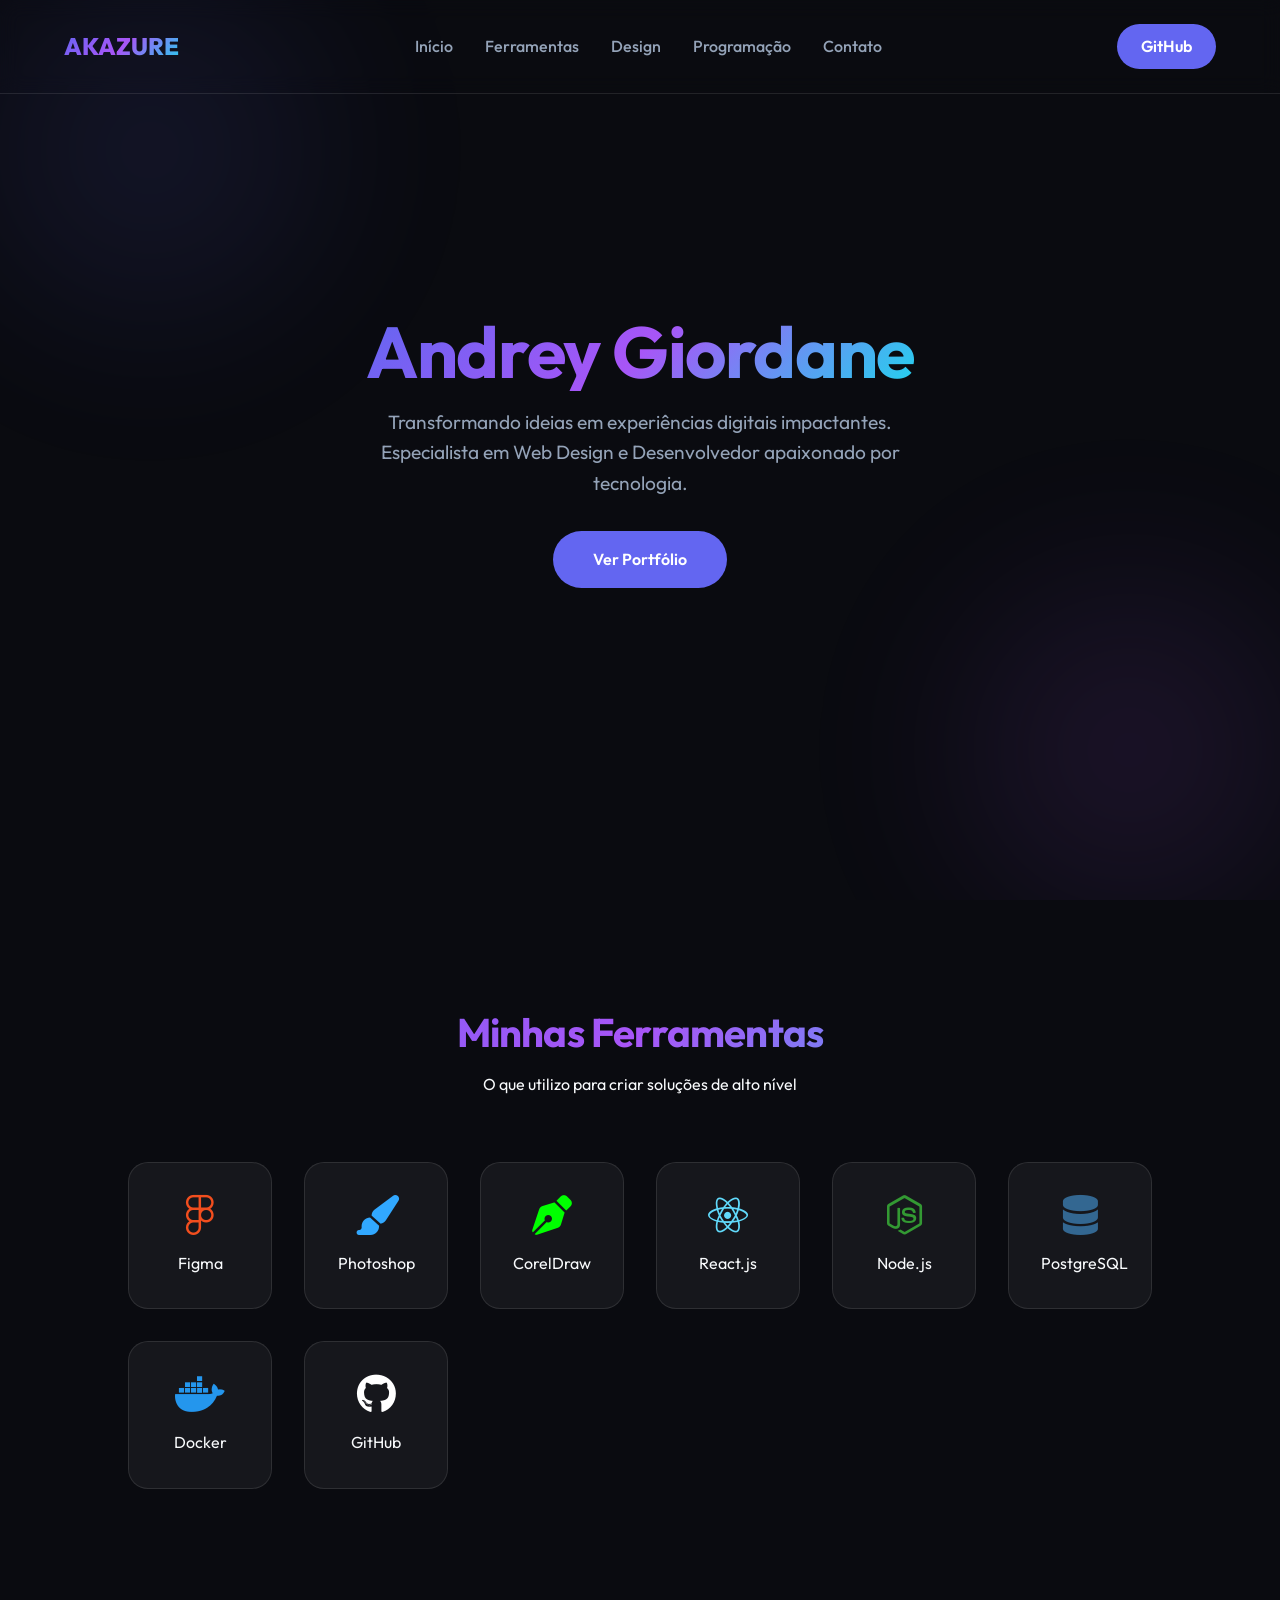
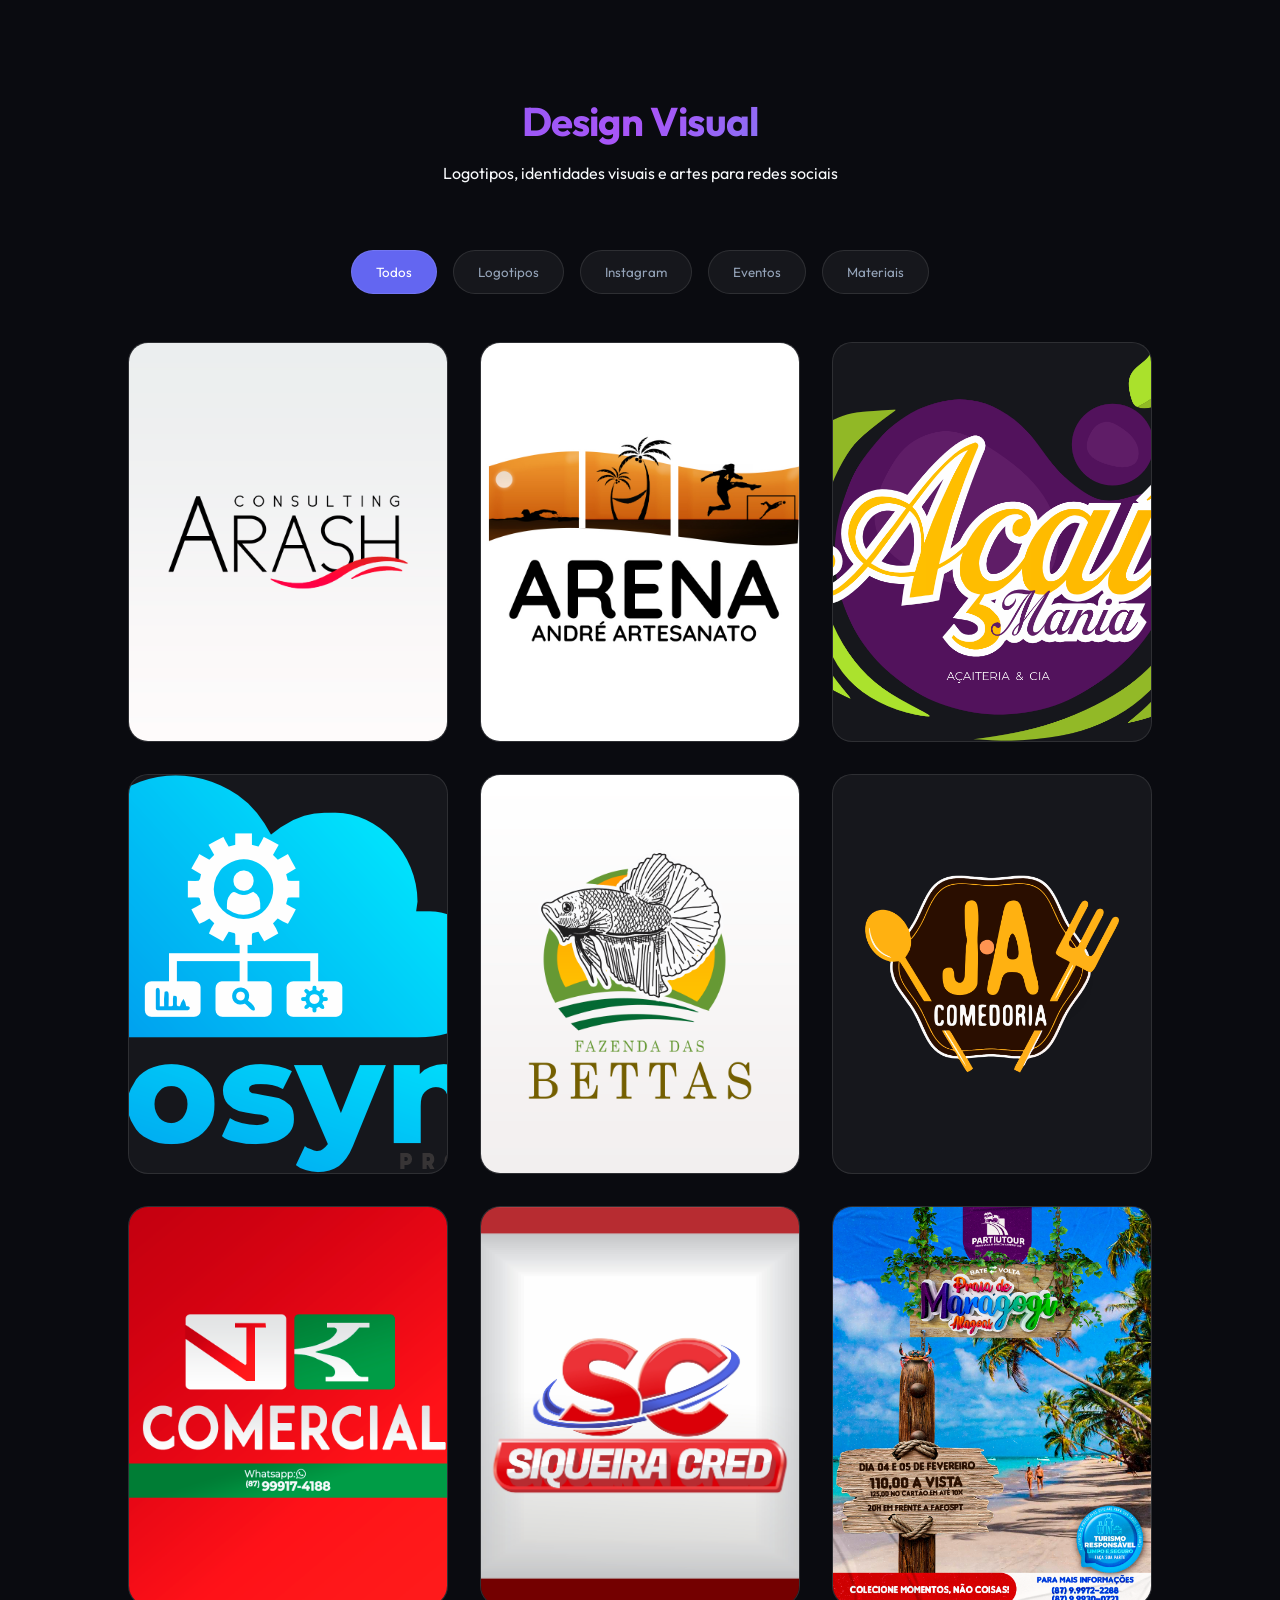
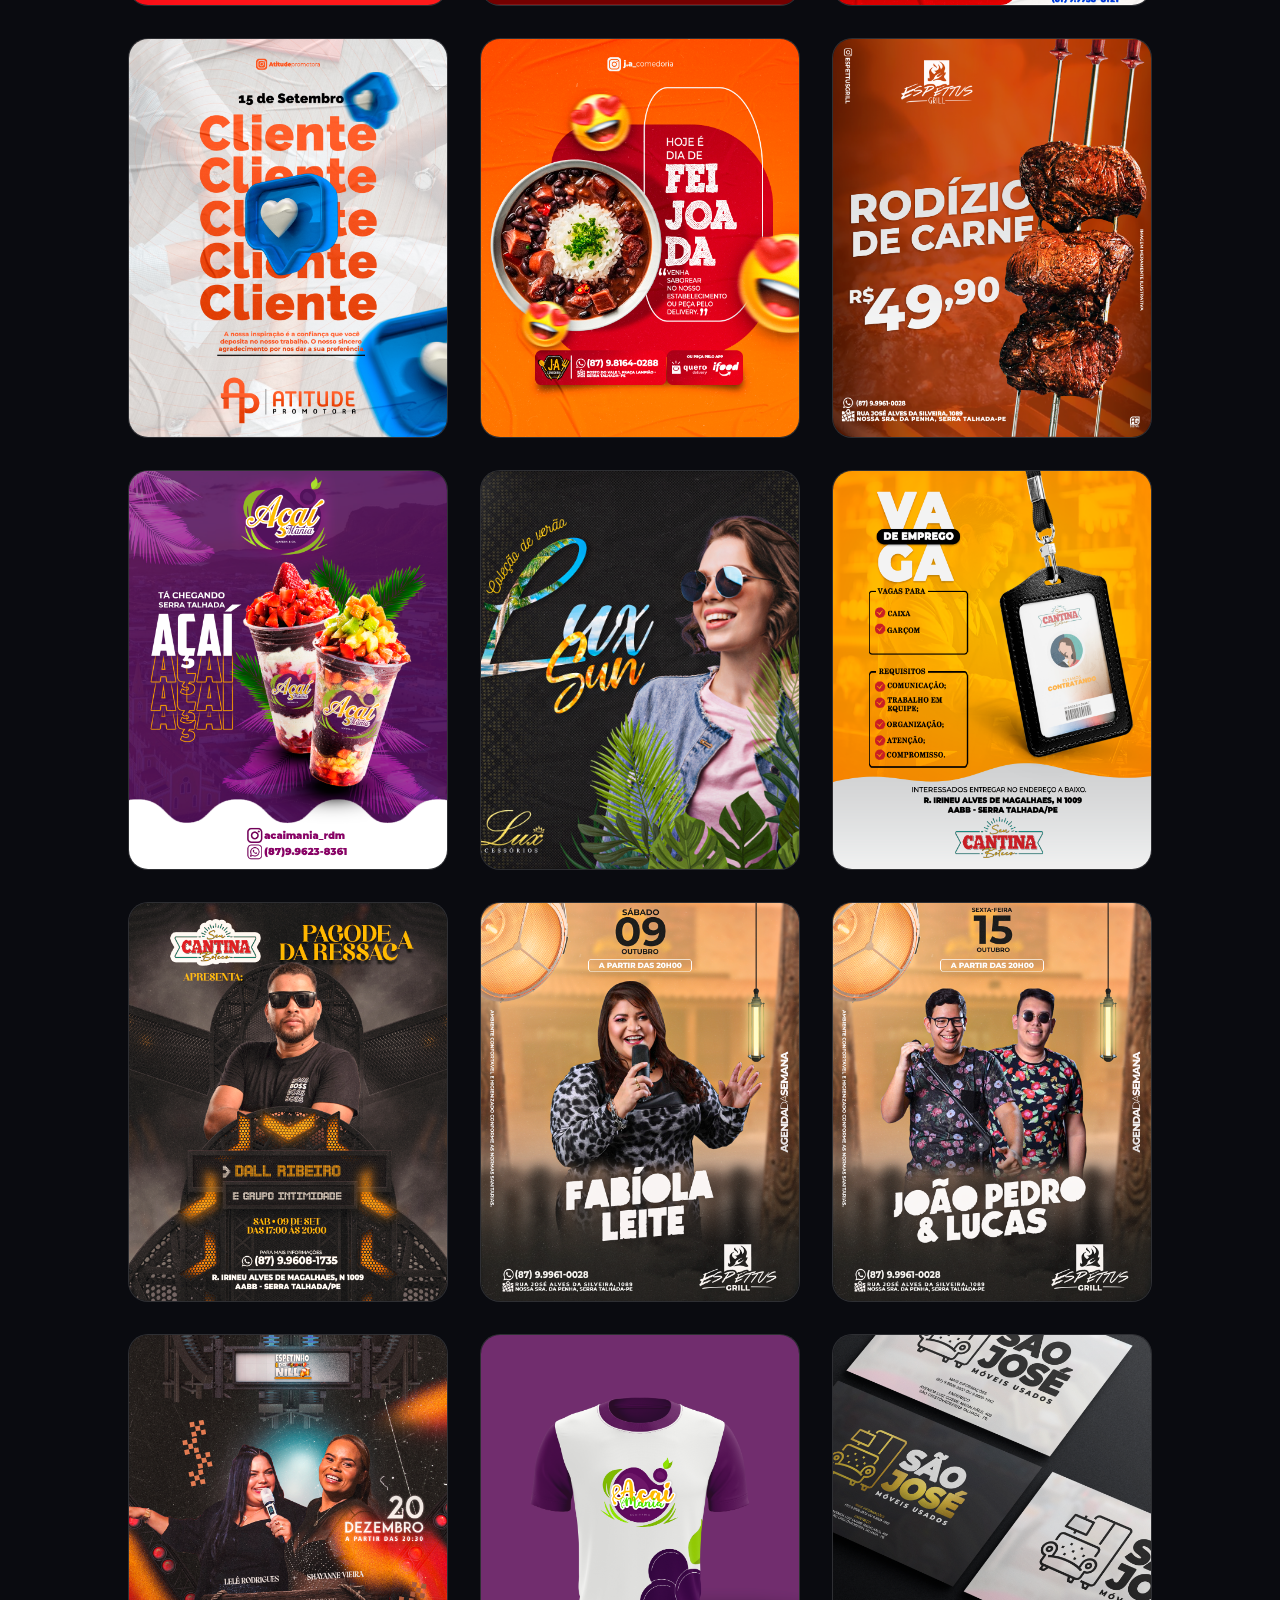
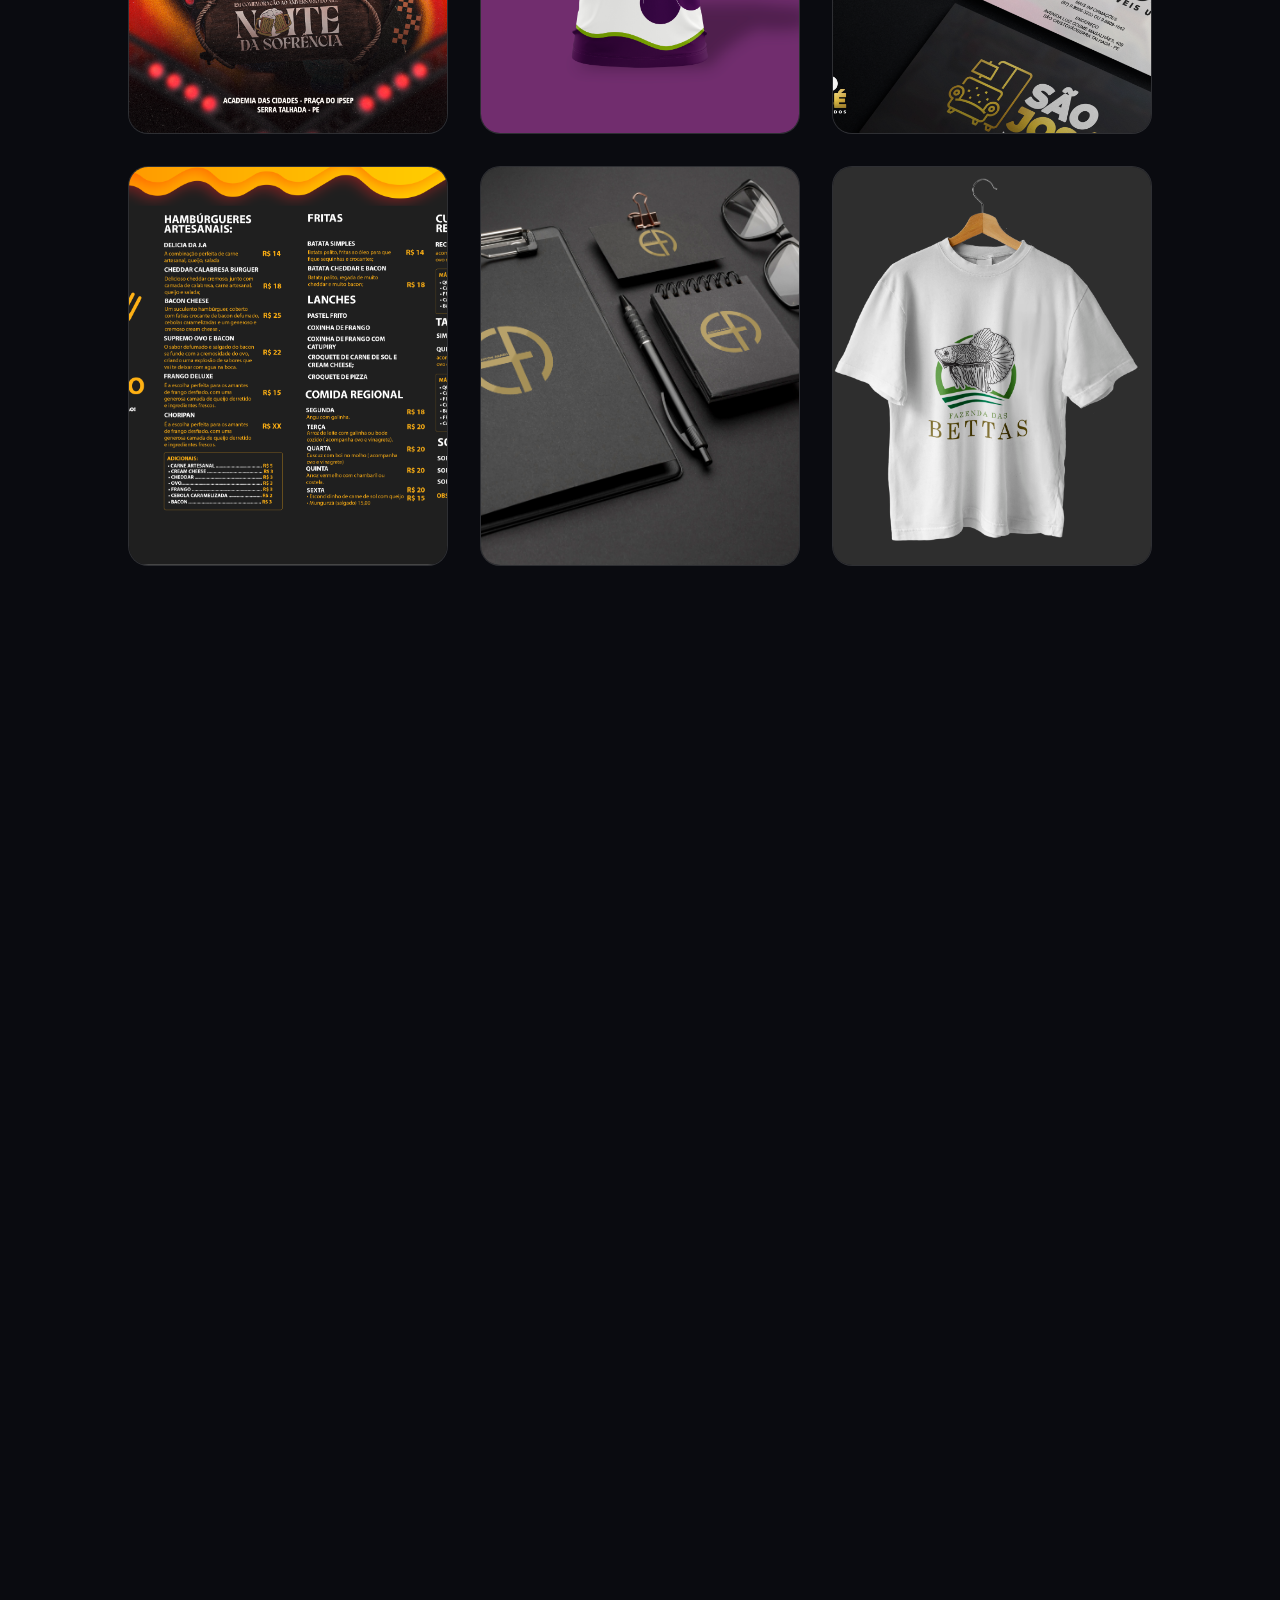
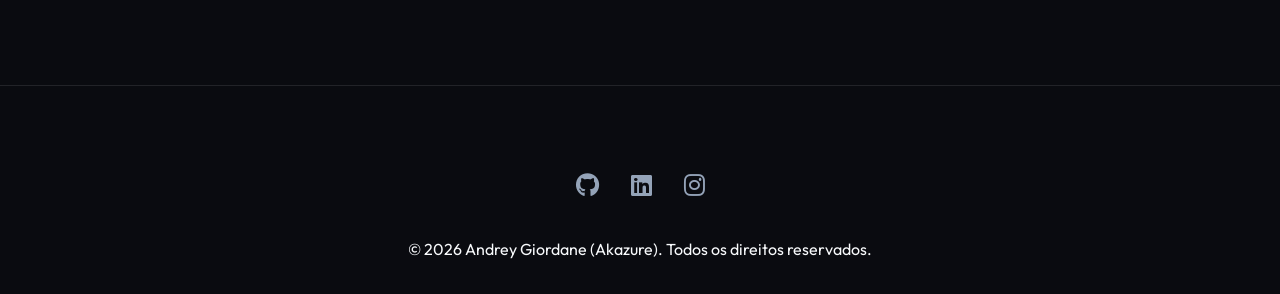
==== index.html @ 46083e3b "Initial portfolio commit - Premium Design" ====
<!DOCTYPE html>
<html lang="pt-br">
<head>
    <meta charset="UTF-8">
    <meta name="viewport" content="width=device-width, initial-scale=1.0">
    <title>Andrey Giordane | Portfolio</title>
    <meta name="description" content="Portfolio de Andrey Giordane - Web Designer e Desenvolvedor Full-Stack.">
    
    <!-- Fonts -->
    <link rel="preconnect" href="https://fonts.googleapis.com">
    <link rel="preconnect" href="https://fonts.gstatic.com" crossorigin>
    <link href="https://fonts.googleapis.com/css2?family=Outfit:wght@300;400;600;700;800&display=swap" rel="stylesheet">
    
    <!-- Icons -->
    <link rel="stylesheet" href="https://cdnjs.cloudflare.com/ajax/libs/font-awesome/6.4.0/css/all.min.css">
    
    <!-- CSS -->
    <link rel="stylesheet" href="style.css">
</head>
<body>

    <div class="bg-blobs">
        <div class="blob blob-1"></div>
        <div class="blob blob-2"></div>
    </div>

    <nav>
        <a href="#" class="logo gradient-text">AKAZURE</a>
        <ul class="nav-links">
            <li><a href="#home">Início</a></li>
            <li><a href="#tools">Ferramentas</a></li>
            <li><a href="#design">Design</a></li>
            <li><a href="#dev">Programação</a></li>
            <li><a href="#contact">Contato</a></li>
        </ul>
        <a href="https://github.com/andreygiordane" target="_blank" class="btn-primary" style="padding: 0.6rem 1.5rem;">GitHub</a>
    </nav>

    <main>
        <!-- Hero Section -->
        <section id="home" class="hero">
            <h1 class="gradient-text">Andrey Giordane</h1>
            <p>Transformando ideias em experiências digitais impactantes. Especialista em Web Design e Desenvolvedor apaixonado por tecnologia.</p>
            <div class="hero-btns">
                <a href="#design" class="btn-primary">Ver Portfólio</a>
            </div>
        </section>

        <!-- Tools Section -->
        <section id="tools" style="padding: 100px 0;">
            <div class="section-title">
                <h2 class="gradient-text">Minhas Ferramentas</h2>
                <p>O que utilizo para criar soluções de alto nível</p>
            </div>
            <div class="tools-grid">
                <div class="tool-card"><i class="fa-brands fa-figma" style="color: #F24E1E;"></i><span>Figma</span></div>
                <div class="tool-card"><i class="fa-solid fa-paintbrush" style="color: #31A8FF;"></i><span>Photoshop</span></div>
                <div class="tool-card"><i class="fa-solid fa-pen-nib" style="color: #00FF00;"></i><span>CorelDraw</span></div>
                <div class="tool-card"><i class="fa-brands fa-react" style="color: #61DAFB;"></i><span>React.js</span></div>
                <div class="tool-card"><i class="fa-brands fa-node-js" style="color: #339933;"></i><span>Node.js</span></div>
                <div class="tool-card"><i class="fa-solid fa-database" style="color: #336791;"></i><span>PostgreSQL</span></div>
                <div class="tool-card"><i class="fa-brands fa-docker" style="color: #2496ED;"></i><span>Docker</span></div>
                <div class="tool-card"><i class="fa-brands fa-github" style="color: #FFF;"></i><span>GitHub</span></div>
            </div>
        </section>

        <!-- Design Portfolio -->
        <section id="design" style="padding: 100px 0;">
            <div class="section-title">
                <h2 class="gradient-text">Design Visual</h2>
                <p>Logotipos, identidades visuais e artes para redes sociais</p>
            </div>

            <div class="portfolio-tabs">
                <button class="tab-btn active" data-filter="all">Todos</button>
                <button class="tab-btn" data-filter="logos">Logotipos</button>
                <button class="tab-btn" data-filter="instagram">Instagram</button>
                <button class="tab-btn" data-filter="eventos">Eventos</button>
                <button class="tab-btn" data-filter="materiais">Materiais</button>
            </div>

            <div class="portfolio-grid" id="portfolio-grid">
                <!-- Items will be injected via JS -->
            </div>
        </section>

        <!-- Development Projects -->
        <section id="dev" style="padding: 100px 0; background: rgba(0,0,0,0.2);">
            <div class="section-title">
                <h2 class="gradient-text">Aplicações & Sistemas</h2>
                <p>Desenvolvimento Full-Stack de alta performance</p>
            </div>

            <div class="dev-grid">
                <!-- Solve Chamados -->
                <div class="dev-card">
                    <div class="dev-mockup">
                        <img src="./Aplicativos/mockup-chamados.png" alt="Solve Chamados">
                    </div>
                    <div class="dev-info">
                        <div class="tech-tags">
                            <span class="tech-tag">React</span>
                            <span class="tech-tag">Node.js</span>
                            <span class="tech-tag">PostgreSQL</span>
                            <span class="tech-tag">TypeScript</span>
                        </div>
                        <h3>Solve Chamados</h3>
                        <p>Sistema corporativo de gerenciamento de chamados técnicos com arquitetura DDD, Dockerização e relatórios em PDF (A4).</p>
                        <a href="https://github.com/andreygiordane/solve-chamados" target="_blank" class="btn-primary">Ver Repositório</a>
                    </div>
                </div>

                <!-- VeloDesk -->
                <div class="dev-card">
                    <div class="dev-mockup">
                        <img src="./Aplicativos/mockup-velodesk.png" alt="VeloDesk">
                    </div>
                    <div class="dev-info">
                        <div class="tech-tags">
                            <span class="tech-tag">WebRTC</span>
                            <span class="tech-tag">Python</span>
                            <span class="tech-tag">Electron</span>
                            <span class="tech-tag">Socket.io</span>
                        </div>
                        <h3>VeloDesk</h3>
                        <p>Plataforma de acesso remoto de baixa latência utilizando WebRTC. Conexão P2P criptografada e controle fluido de mouse/teclado.</p>
                        <a href="https://github.com/andreygiordane/VeloDesk" target="_blank" class="btn-primary">Ver Repositório</a>
                    </div>
                </div>

                <!-- Hubify -->
                <div class="dev-card">
                    <div class="dev-mockup">
                        <img src="./Aplicativos/mockup-chat.png" alt="Hubify">
                    </div>
                    <div class="dev-info">
                        <div class="tech-tags">
                            <span class="tech-tag">Real-time</span>
                            <span class="tech-tag">Chat</span>
                            <span class="tech-tag">API Integration</span>
                        </div>
                        <h3>Hubify Chat</h3>
                        <p>Sistema de chat inteligente integrado para centralização de atendimentos e comunicação em tempo real.</p>
                        <a href="https://github.com/andreygiordane/hubify" target="_blank" class="btn-primary">Ver Repositório</a>
                    </div>
                </div>
            </div>
        </section>

        <!-- Contact Section -->
        <section id="contact" style="padding: 100px 0;">
            <div class="section-title">
                <h2 class="gradient-text">Vamos Conversar?</h2>
                <p>Estou disponível para novos projetos e colaborações</p>
            </div>
            
            <div style="text-align: center;">
                <a href="mailto:contato@akazure.com" class="btn-primary" style="font-size: 1.2rem; padding: 1.2rem 3rem;">Enviar E-mail</a>
            </div>
        </section>
    </main>

    <footer>
        <div class="social-links">
            <a href="https://github.com/andreygiordane" target="_blank"><i class="fa-brands fa-github"></i></a>
            <a href="https://www.linkedin.com/in/andreygiordane/" target="_blank"><i class="fa-brands fa-linkedin"></i></a>
            <a href="#" target="_blank"><i class="fa-brands fa-instagram"></i></a>
        </div>
        <p>&copy; 2026 Andrey Giordane (Akazure). Todos os direitos reservados.</p>
    </footer>

    <!-- Script -->
    <script src="script.js"></script>
</body>
</html>
---- style.css ----
:root {
    --bg-dark: #0a0b10;
    --bg-card: rgba(255, 255, 255, 0.05);
    --primary: #6366f1;
    --secondary: #a855f7;
    --text-main: #f8fafc;
    --text-muted: #94a3b8;
    --accent: #22d3ee;
    --glass: rgba(255, 255, 255, 0.03);
    --glass-border: rgba(255, 255, 255, 0.1);
    --transition: all 0.3s cubic-bezier(0.4, 0, 0.2, 1);
}

* {
    margin: 0;
    padding: 0;
    box-sizing: border-box;
    font-family: 'Outfit', sans-serif;
}

body {
    background-color: var(--bg-dark);
    color: var(--text-main);
    overflow-x: hidden;
    line-height: 1.6;
}

/* Background Elements */
.bg-blobs {
    position: fixed;
    top: 0;
    left: 0;
    width: 100%;
    height: 100%;
    z-index: -1;
    overflow: hidden;
}

.blob {
    position: absolute;
    width: 500px;
    height: 500px;
    background: radial-gradient(circle, var(--primary) 0%, transparent 70%);
    opacity: 0.15;
    filter: blur(80px);
    border-radius: 50%;
    animation: move 20s infinite alternate;
}

.blob-1 { top: -100px; left: -100px; background: radial-gradient(circle, var(--primary) 0%, transparent 70%); }
.blob-2 { bottom: -100px; right: -100px; background: radial-gradient(circle, var(--secondary) 0%, transparent 70%); animation-delay: -5s; }

@keyframes move {
    from { transform: translate(0, 0) scale(1); }
    to { transform: translate(100px, 100px) scale(1.1); }
}

/* Typography */
h1, h2, h3 {
    font-weight: 700;
    letter-spacing: -0.02em;
}

.gradient-text {
    background: linear-gradient(135deg, var(--primary), var(--secondary), var(--accent));
    -webkit-background-clip: text;
    -webkit-text-fill-color: transparent;
}

/* Navigation */
nav {
    position: fixed;
    top: 0;
    width: 100%;
    padding: 1.5rem 5%;
    display: flex;
    justify-content: space-between;
    align-items: center;
    z-index: 1000;
    backdrop-filter: blur(10px);
    border-bottom: 1px solid var(--glass-border);
}

.logo {
    font-size: 1.5rem;
    font-weight: 800;
    text-decoration: none;
    color: var(--text-main);
}

.nav-links {
    display: flex;
    gap: 2rem;
    list-style: none;
}

.nav-links a {
    text-decoration: none;
    color: var(--text-muted);
    font-weight: 500;
    transition: var(--transition);
}

.nav-links a:hover {
    color: var(--primary);
}

/* Hero Section */
.hero {
    height: 100vh;
    display: flex;
    flex-direction: column;
    justify-content: center;
    align-items: center;
    text-align: center;
    padding: 0 10%;
}

.hero h1 {
    font-size: 4.5rem;
    margin-bottom: 1rem;
    line-height: 1.1;
}

.hero p {
    font-size: 1.2rem;
    color: var(--text-muted);
    max-width: 600px;
    margin-bottom: 2rem;
}

.btn-primary {
    padding: 1rem 2.5rem;
    background: var(--primary);
    color: white;
    border: none;
    border-radius: 50px;
    font-weight: 600;
    cursor: pointer;
    transition: var(--transition);
    text-decoration: none;
    display: inline-block;
}

.btn-primary:hover {
    transform: translateY(-5px);
    box-shadow: 0 10px 20px rgba(99, 102, 241, 0.3);
}

/* Tools Section */
.section-title {
    text-align: center;
    margin-bottom: 4rem;
}

.section-title h2 {
    font-size: 2.5rem;
    margin-bottom: 0.5rem;
}

.tools-grid {
    display: grid;
    grid-template-columns: repeat(auto-fit, minmax(120px, 1fr));
    gap: 2rem;
    padding: 0 10%;
}

.tool-card {
    background: var(--bg-card);
    border: 1px solid var(--glass-border);
    padding: 2rem;
    border-radius: 20px;
    text-align: center;
    transition: var(--transition);
}

.tool-card:hover {
    background: var(--glass);
    transform: translateY(-10px);
}

.tool-card i {
    font-size: 2.5rem;
    margin-bottom: 1rem;
    display: block;
}

/* Portfolio Tabs */
.portfolio-tabs {
    display: flex;
    justify-content: center;
    gap: 1rem;
    margin-bottom: 3rem;
    flex-wrap: wrap;
}

.tab-btn {
    padding: 0.8rem 1.5rem;
    background: var(--bg-card);
    border: 1px solid var(--glass-border);
    color: var(--text-muted);
    border-radius: 30px;
    cursor: pointer;
    transition: var(--transition);
}

.tab-btn.active {
    background: var(--primary);
    color: white;
}

/* Grid Layouts */
.portfolio-grid {
    display: grid;
    grid-template-columns: repeat(auto-fill, minmax(300px, 1fr));
    gap: 2rem;
    padding: 0 10%;
}

.project-card {
    position: relative;
    border-radius: 20px;
    overflow: hidden;
    background: var(--bg-card);
    border: 1px solid var(--glass-border);
    aspect-ratio: 4/5;
    transition: var(--transition);
}

.project-card img {
    width: 100%;
    height: 100%;
    object-fit: cover;
    transition: var(--transition);
}

.project-info {
    position: absolute;
    bottom: 0;
    left: 0;
    width: 100%;
    padding: 2rem;
    background: linear-gradient(transparent, rgba(0,0,0,0.9));
    transform: translateY(100%);
    transition: var(--transition);
}

.project-card:hover .project-info {
    transform: translateY(0);
}

.project-card:hover img {
    transform: scale(1.1);
}

/* Programming Projects */
.dev-grid {
    display: flex;
    flex-direction: column;
    gap: 4rem;
    padding: 0 10%;
}

.dev-card {
    display: grid;
    grid-template-columns: 1.2fr 1fr;
    gap: 4rem;
    align-items: center;
}

.dev-card:nth-child(even) {
    direction: rtl;
}

.dev-card:nth-child(even) .dev-info {
    direction: ltr;
}

.dev-mockup {
    background: var(--bg-card);
    border-radius: 30px;
    padding: 1rem;
    border: 1px solid var(--glass-border);
    box-shadow: 0 20px 40px rgba(0,0,0,0.4);
}

.dev-mockup img {
    width: 100%;
    border-radius: 20px;
    display: block;
}

.dev-info h3 {
    font-size: 2.2rem;
    margin-bottom: 1.5rem;
}

.dev-info p {
    color: var(--text-muted);
    margin-bottom: 2rem;
}

.tech-tags {
    display: flex;
    gap: 0.8rem;
    margin-bottom: 2rem;
    flex-wrap: wrap;
}

.tech-tag {
    padding: 0.4rem 1rem;
    background: rgba(99, 102, 241, 0.1);
    color: var(--primary);
    border-radius: 10px;
    font-size: 0.8rem;
    font-weight: 600;
}

/* Footer */
footer {
    padding: 5rem 10% 2rem;
    text-align: center;
    border-top: 1px solid var(--glass-border);
    margin-top: 8rem;
}

.social-links {
    display: flex;
    justify-content: center;
    gap: 2rem;
    margin-bottom: 2rem;
}

.social-links a {
    font-size: 1.5rem;
    color: var(--text-muted);
    transition: var(--transition);
}

.social-links a:hover {
    color: var(--primary);
}

/* Responsive */
@media (max-width: 768px) {
    .hero h1 { font-size: 3rem; }
    .dev-card { grid-template-columns: 1fr; gap: 2rem; }
    .nav-links { display: none; }
    .portfolio-grid { padding: 0 5%; }
}
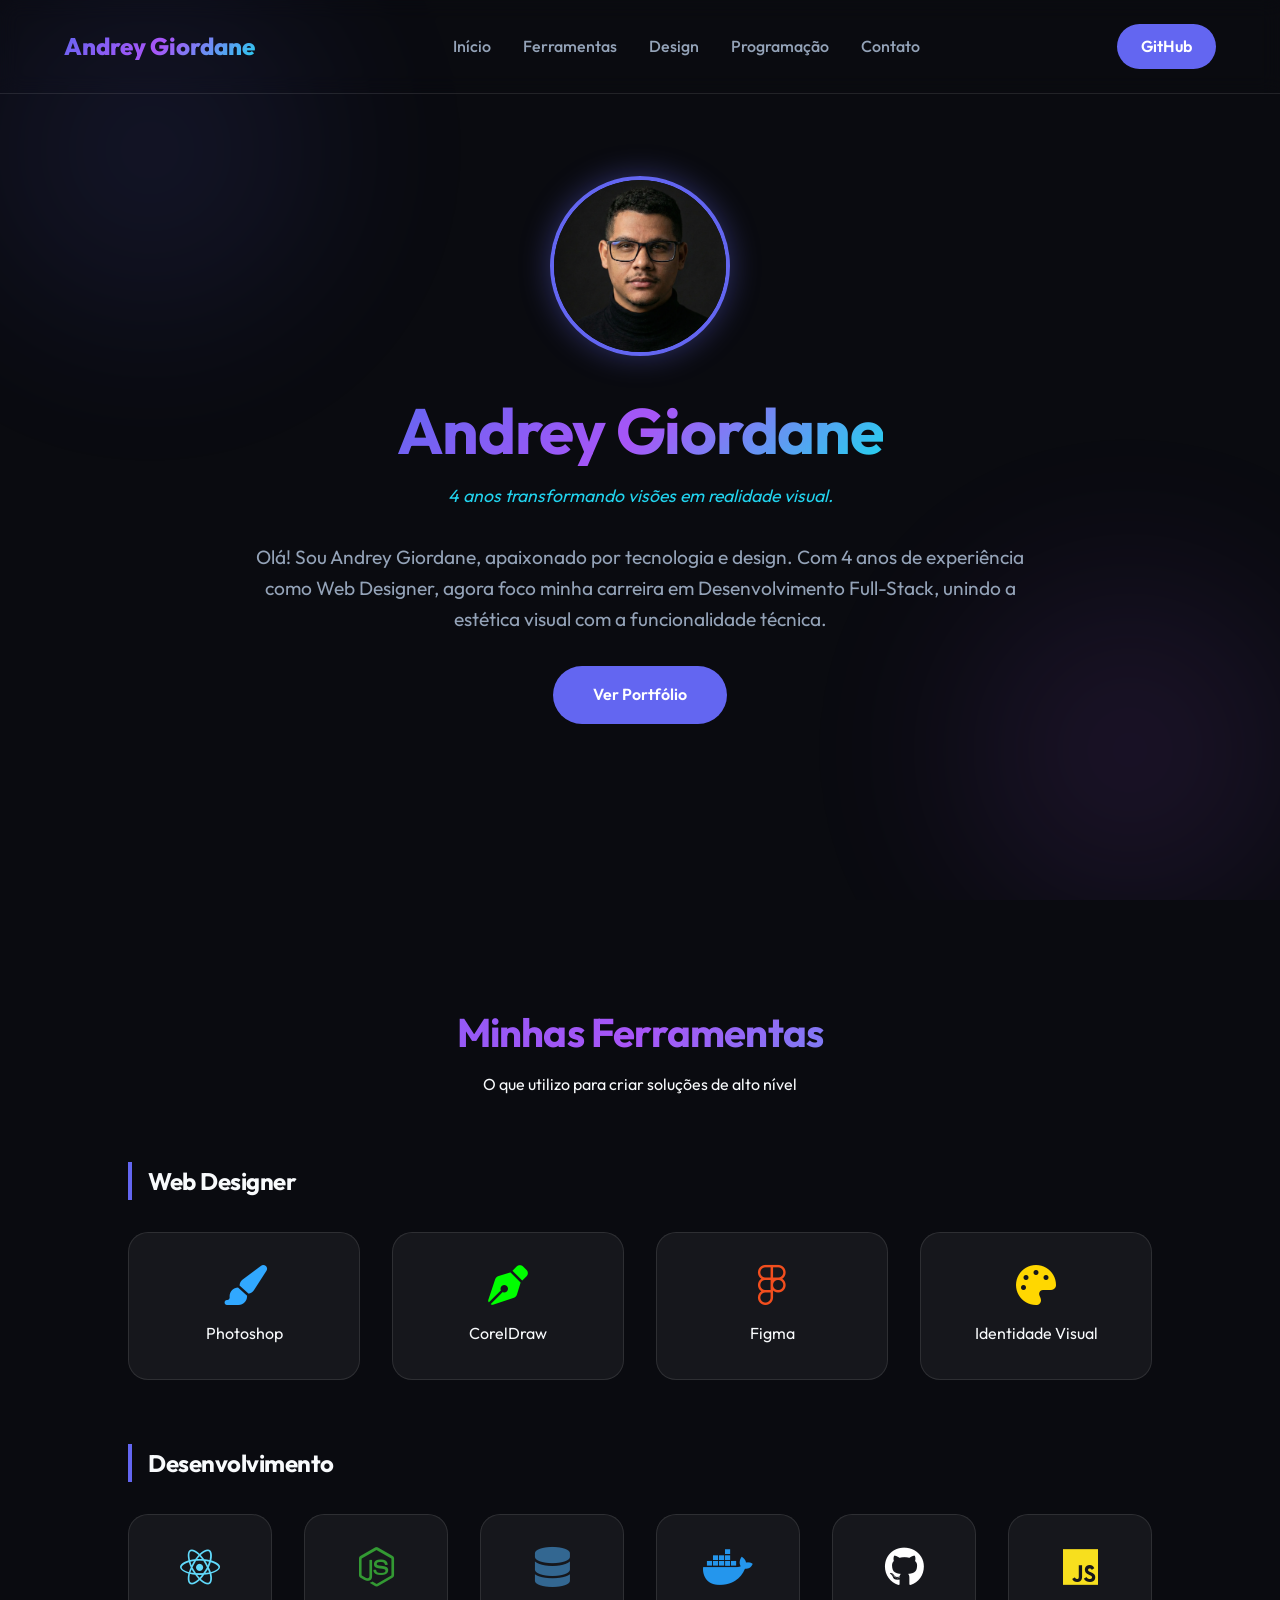
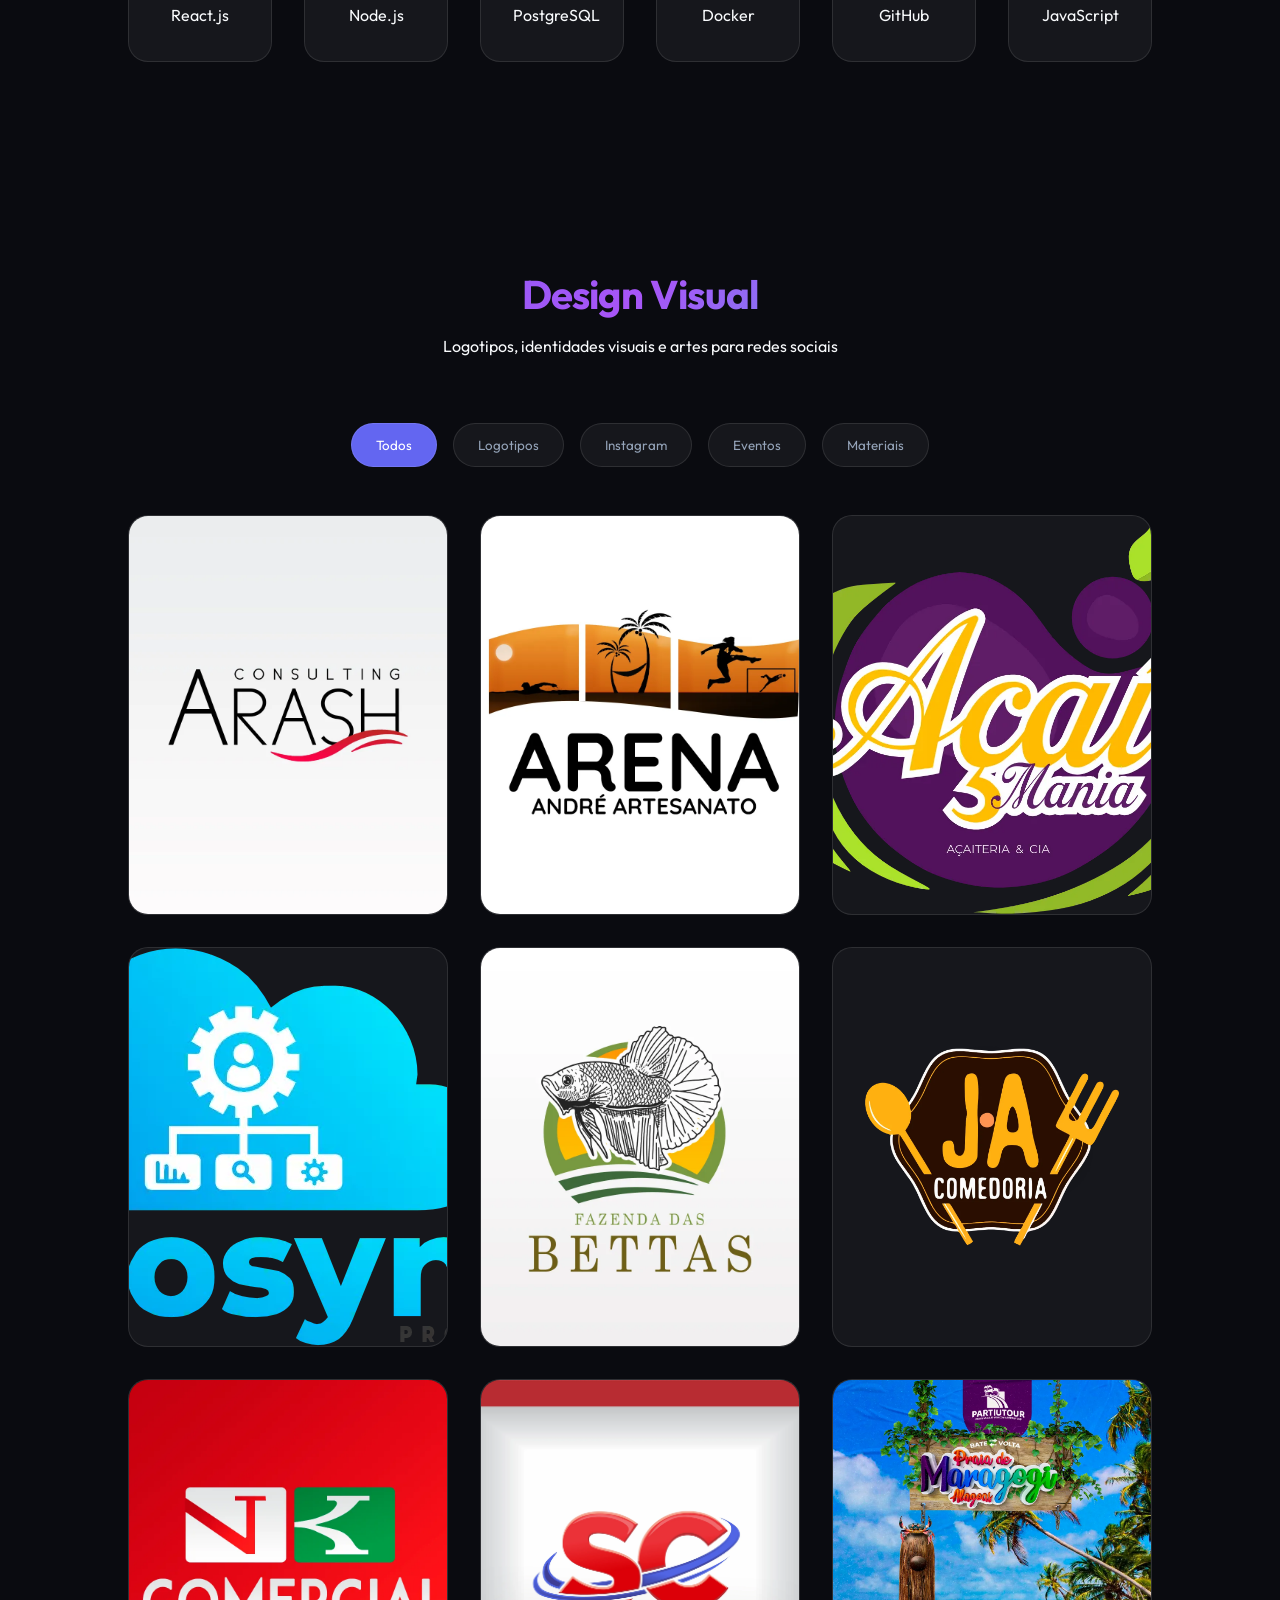
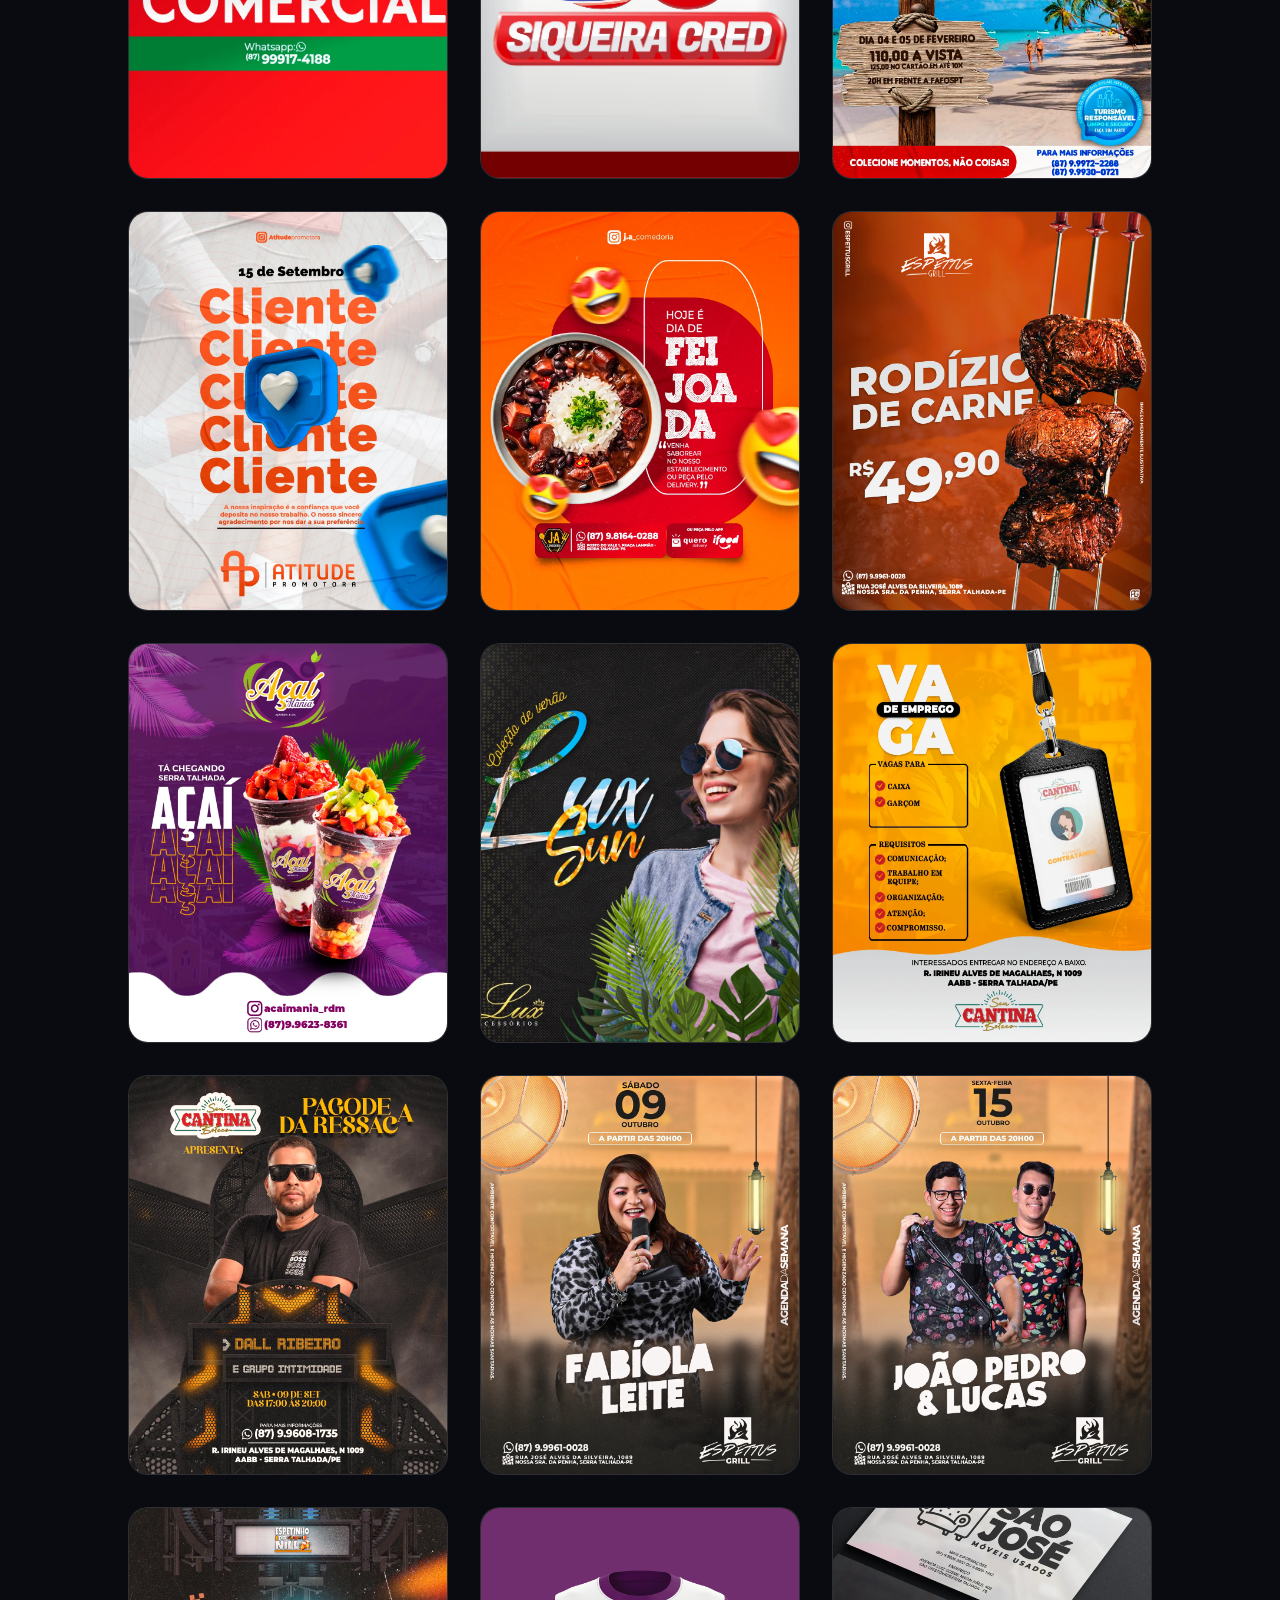
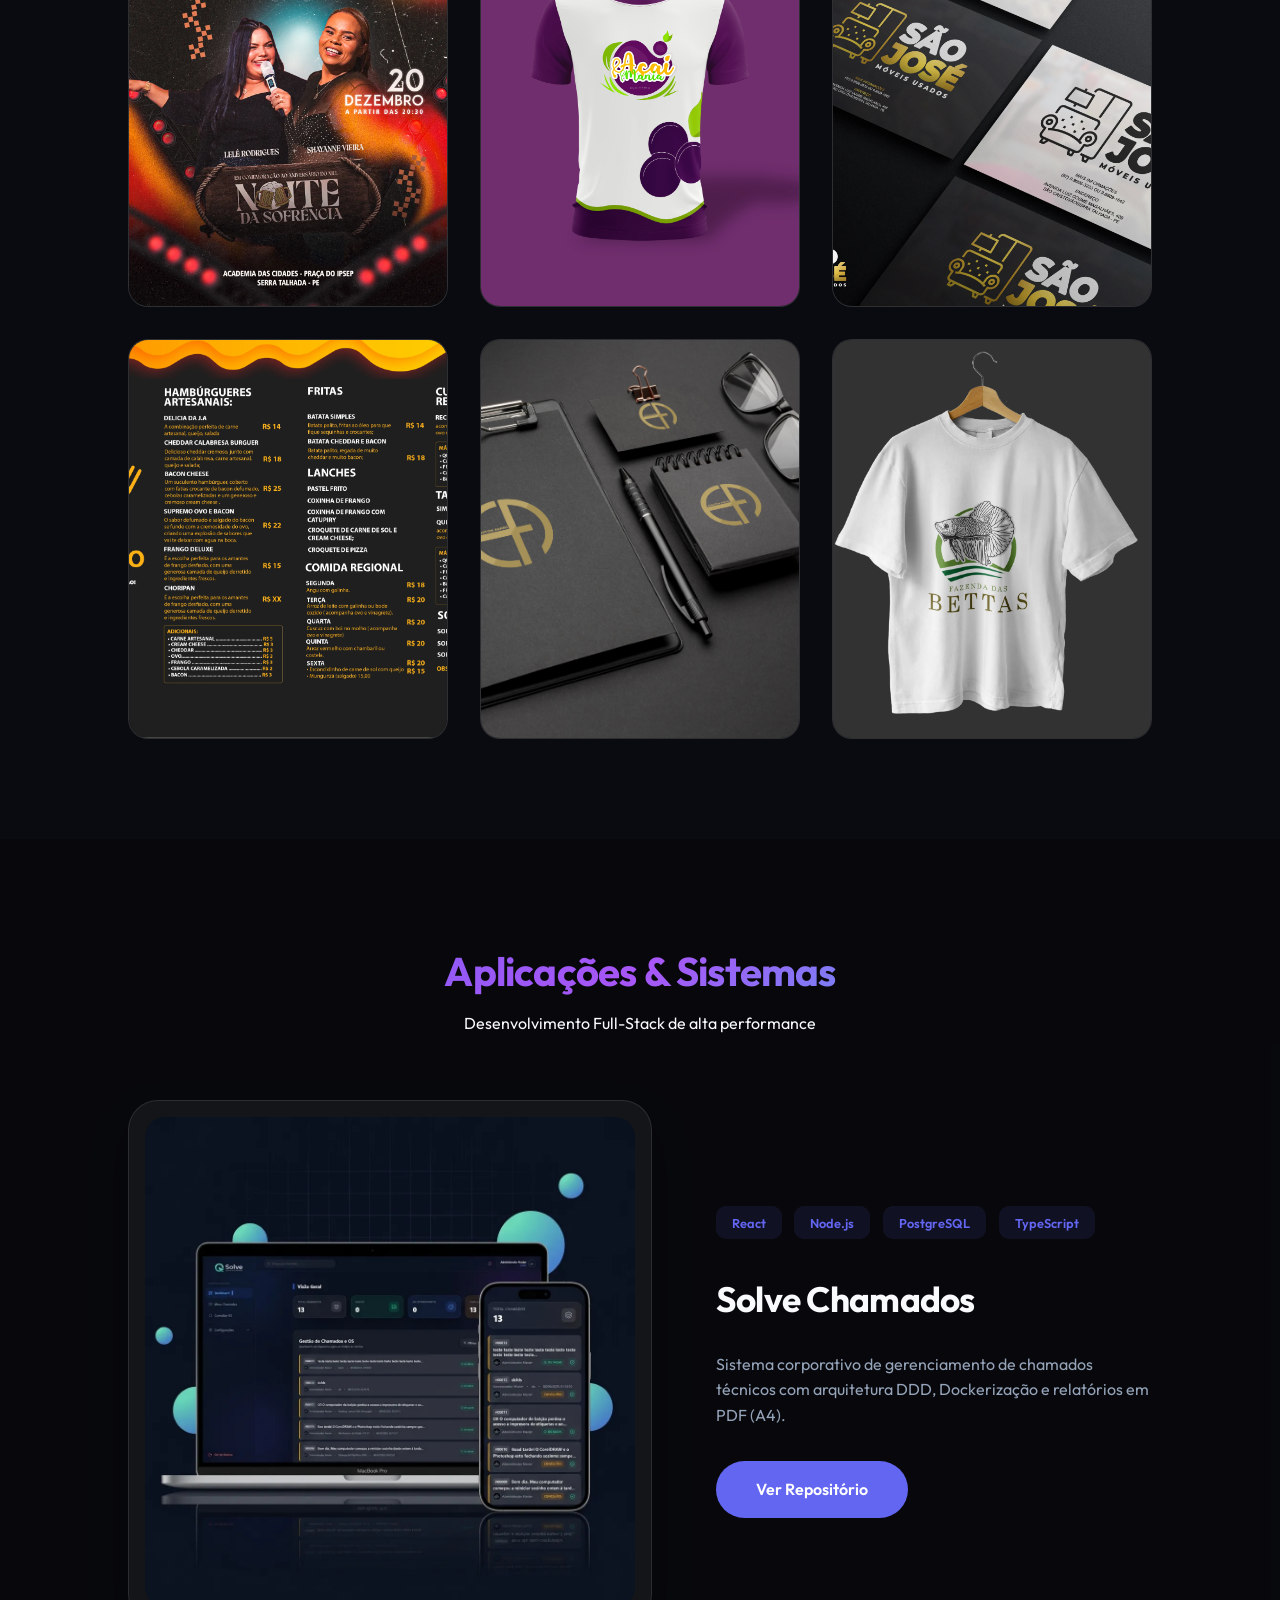
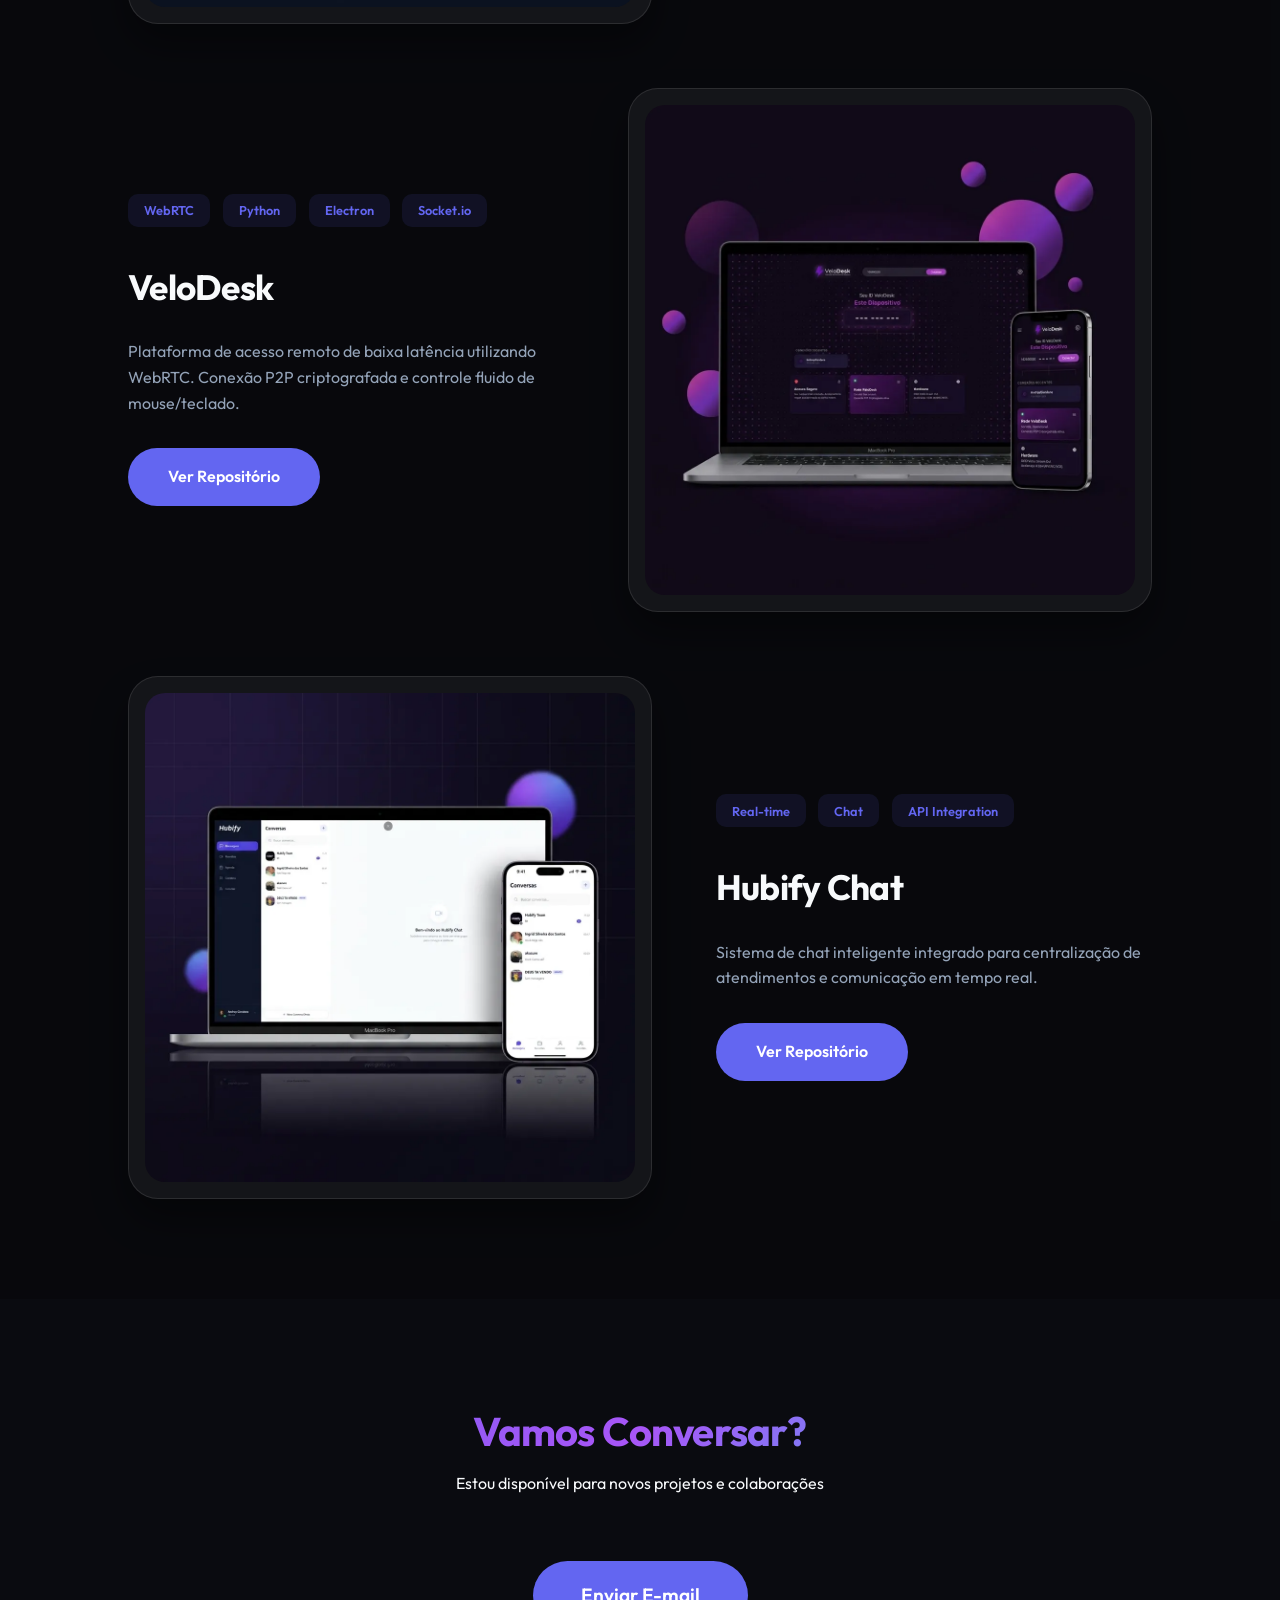
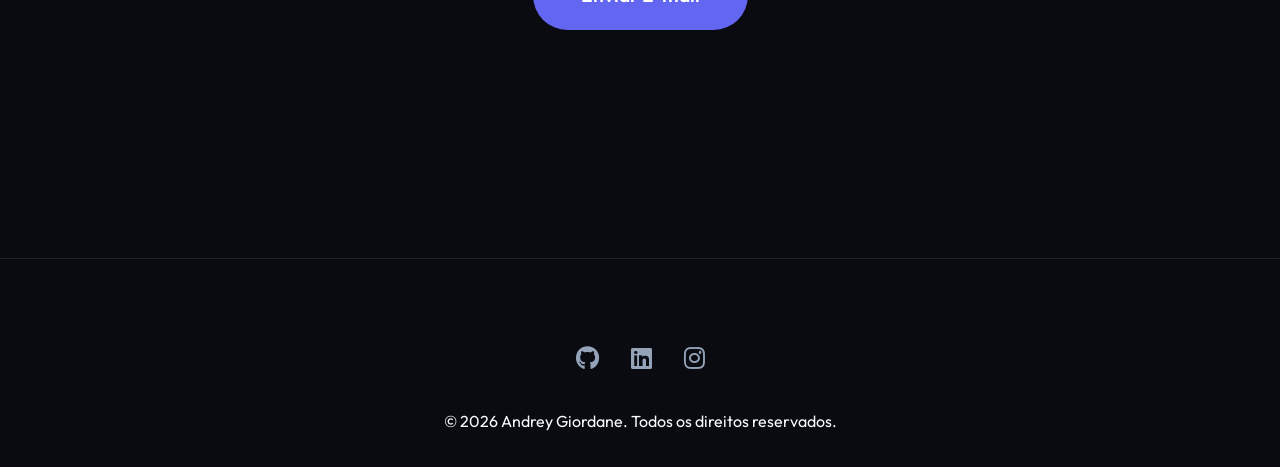
==== commit 8f1e0290: "Update branding, bio, tools and lightbox" ====
--- a/index.html
+++ b/index.html
@@ -25,7 +25,7 @@
     </div>
 
     <nav>
-        <a href="#" class="logo gradient-text">AKAZURE</a>
+        <a href="#" class="logo gradient-text">Andrey Giordane</a>
         <ul class="nav-links">
             <li><a href="#home">Início</a></li>
             <li><a href="#tools">Ferramentas</a></li>
@@ -39,8 +39,12 @@
     <main>
         <!-- Hero Section -->
         <section id="home" class="hero">
+            <div class="profile-container">
+                <img src="foto%20perfil.webp" alt="Andrey Giordane" class="profile-img">
+            </div>
             <h1 class="gradient-text">Andrey Giordane</h1>
-            <p>Transformando ideias em experiências digitais impactantes. Especialista em Web Design e Desenvolvedor apaixonado por tecnologia.</p>
+            <span class="hero-bio">4 anos transformando visões em realidade visual.</span>
+            <p>Olá! Sou Andrey Giordane, apaixonado por tecnologia e design. Com 4 anos de experiência como Web Designer, agora foco minha carreira em Desenvolvimento Full-Stack, unindo a estética visual com a funcionalidade técnica.</p>
             <div class="hero-btns">
                 <a href="#design" class="btn-primary">Ver Portfólio</a>
             </div>
@@ -52,15 +56,30 @@
                 <h2 class="gradient-text">Minhas Ferramentas</h2>
                 <p>O que utilizo para criar soluções de alto nível</p>
             </div>
-            <div class="tools-grid">
-                <div class="tool-card"><i class="fa-brands fa-figma" style="color: #F24E1E;"></i><span>Figma</span></div>
-                <div class="tool-card"><i class="fa-solid fa-paintbrush" style="color: #31A8FF;"></i><span>Photoshop</span></div>
-                <div class="tool-card"><i class="fa-solid fa-pen-nib" style="color: #00FF00;"></i><span>CorelDraw</span></div>
-                <div class="tool-card"><i class="fa-brands fa-react" style="color: #61DAFB;"></i><span>React.js</span></div>
-                <div class="tool-card"><i class="fa-brands fa-node-js" style="color: #339933;"></i><span>Node.js</span></div>
-                <div class="tool-card"><i class="fa-solid fa-database" style="color: #336791;"></i><span>PostgreSQL</span></div>
-                <div class="tool-card"><i class="fa-brands fa-docker" style="color: #2496ED;"></i><span>Docker</span></div>
-                <div class="tool-card"><i class="fa-brands fa-github" style="color: #FFF;"></i><span>GitHub</span></div>
+            <div class="tools-container">
+                <!-- Web Design Tools -->
+                <div class="tool-category">
+                    <h3>Web Designer</h3>
+                    <div class="tools-grid">
+                        <div class="tool-card"><i class="fa-solid fa-paintbrush" style="color: #31A8FF;"></i><span>Photoshop</span></div>
+                        <div class="tool-card"><i class="fa-solid fa-pen-nib" style="color: #00FF00;"></i><span>CorelDraw</span></div>
+                        <div class="tool-card"><i class="fa-brands fa-figma" style="color: #F24E1E;"></i><span>Figma</span></div>
+                        <div class="tool-card"><i class="fa-solid fa-palette" style="color: #FFD700;"></i><span>Identidade Visual</span></div>
+                    </div>
+                </div>
+
+                <!-- Dev Tools -->
+                <div class="tool-category">
+                    <h3>Desenvolvimento</h3>
+                    <div class="tools-grid">
+                        <div class="tool-card"><i class="fa-brands fa-react" style="color: #61DAFB;"></i><span>React.js</span></div>
+                        <div class="tool-card"><i class="fa-brands fa-node-js" style="color: #339933;"></i><span>Node.js</span></div>
+                        <div class="tool-card"><i class="fa-solid fa-database" style="color: #336791;"></i><span>PostgreSQL</span></div>
+                        <div class="tool-card"><i class="fa-brands fa-docker" style="color: #2496ED;"></i><span>Docker</span></div>
+                        <div class="tool-card"><i class="fa-brands fa-github" style="color: #FFF;"></i><span>GitHub</span></div>
+                        <div class="tool-card"><i class="fa-brands fa-js" style="color: #F7DF1E;"></i><span>JavaScript</span></div>
+                    </div>
+                </div>
             </div>
         </section>
 
@@ -95,7 +114,7 @@
                 <!-- Solve Chamados -->
                 <div class="dev-card">
                     <div class="dev-mockup">
-                        <img src="./Aplicativos/mockup-chamados.png" alt="Solve Chamados">
+                        <img src="./Aplicativos/mockup-chamados.webp" alt="Solve Chamados">
                     </div>
                     <div class="dev-info">
                         <div class="tech-tags">
@@ -113,7 +132,7 @@
                 <!-- VeloDesk -->
                 <div class="dev-card">
                     <div class="dev-mockup">
-                        <img src="./Aplicativos/mockup-velodesk.png" alt="VeloDesk">
+                        <img src="./Aplicativos/mockup-velodesk.webp" alt="VeloDesk">
                     </div>
                     <div class="dev-info">
                         <div class="tech-tags">
@@ -131,7 +150,7 @@
                 <!-- Hubify -->
                 <div class="dev-card">
                     <div class="dev-mockup">
-                        <img src="./Aplicativos/mockup-chat.png" alt="Hubify">
+                        <img src="./Aplicativos/mockup-chat.webp" alt="Hubify">
                     </div>
                     <div class="dev-info">
                         <div class="tech-tags">
@@ -164,10 +183,16 @@
         <div class="social-links">
             <a href="https://github.com/andreygiordane" target="_blank"><i class="fa-brands fa-github"></i></a>
             <a href="https://www.linkedin.com/in/andreygiordane/" target="_blank"><i class="fa-brands fa-linkedin"></i></a>
-            <a href="#" target="_blank"><i class="fa-brands fa-instagram"></i></a>
+            <a href="https://www.instagram.com/andreygiordane/" target="_blank"><i class="fa-brands fa-instagram"></i></a>
         </div>
-        <p>&copy; 2026 Andrey Giordane (Akazure). Todos os direitos reservados.</p>
+        <p>&copy; 2026 Andrey Giordane. Todos os direitos reservados.</p>
     </footer>
+
+    <!-- Lightbox -->
+    <div id="lightbox" class="lightbox">
+        <span class="close-lightbox">&times;</span>
+        <img class="lightbox-content" src="" alt="View image">
+    </div>
 
     <!-- Script -->
     <script src="script.js"></script>
--- a/style.css
+++ b/style.css
@@ -107,17 +107,37 @@
 
 /* Hero Section */
 .hero {
-    height: 100vh;
+    min-height: 100vh;
     display: flex;
     flex-direction: column;
     justify-content: center;
     align-items: center;
     text-align: center;
-    padding: 0 10%;
+    padding: 120px 10%;
+}
+
+.profile-container {
+    margin-bottom: 2rem;
+    position: relative;
+}
+
+.profile-img {
+    width: 180px;
+    height: 180px;
+    border-radius: 50%;
+    object-fit: cover;
+    border: 4px solid var(--primary);
+    box-shadow: 0 0 30px rgba(99, 102, 241, 0.4);
+    transition: var(--transition);
+}
+
+.profile-img:hover {
+    transform: scale(1.05);
+    box-shadow: 0 0 40px rgba(99, 102, 241, 0.6);
 }
 
 .hero h1 {
-    font-size: 4.5rem;
+    font-size: 4rem;
     margin-bottom: 1rem;
     line-height: 1.1;
 }
@@ -125,8 +145,16 @@
 .hero p {
     font-size: 1.2rem;
     color: var(--text-muted);
-    max-width: 600px;
-    margin-bottom: 2rem;
+    max-width: 800px;
+    margin-bottom: 2rem;
+}
+
+.hero-bio {
+    font-style: italic;
+    font-size: 1.1rem;
+    color: var(--accent);
+    margin-bottom: 2rem;
+    display: block;
 }
 
 .btn-primary {
@@ -158,11 +186,25 @@
     margin-bottom: 0.5rem;
 }
 
+.tools-container {
+    display: flex;
+    flex-direction: column;
+    gap: 4rem;
+    padding: 0 10%;
+}
+
+.tool-category h3 {
+    margin-bottom: 2rem;
+    color: var(--text-main);
+    font-size: 1.5rem;
+    border-left: 4px solid var(--primary);
+    padding-left: 1rem;
+}
+
 .tools-grid {
     display: grid;
-    grid-template-columns: repeat(auto-fit, minmax(120px, 1fr));
+    grid-template-columns: repeat(auto-fit, minmax(140px, 1fr));
     gap: 2rem;
-    padding: 0 10%;
 }
 
 .tool-card {
@@ -225,6 +267,7 @@
     border: 1px solid var(--glass-border);
     aspect-ratio: 4/5;
     transition: var(--transition);
+    cursor: pointer;
 }
 
 .project-card img {
@@ -316,6 +359,54 @@
     font-weight: 600;
 }
 
+/* Lightbox Styles */
+.lightbox {
+    position: fixed;
+    top: 0;
+    left: 0;
+    width: 100%;
+    height: 100%;
+    background: rgba(0, 0, 0, 0.95);
+    display: none;
+    justify-content: center;
+    align-items: center;
+    z-index: 2000;
+    cursor: zoom-out;
+}
+
+.lightbox.active {
+    display: flex;
+}
+
+.lightbox-content {
+    max-width: 90%;
+    max-height: 90%;
+    object-fit: contain;
+    border-radius: 10px;
+    box-shadow: 0 0 50px rgba(0,0,0,0.5);
+    transform: scale(0.9);
+    transition: var(--transition);
+}
+
+.lightbox.active .lightbox-content {
+    transform: scale(1);
+}
+
+.close-lightbox {
+    position: absolute;
+    top: 30px;
+    right: 40px;
+    color: white;
+    font-size: 3rem;
+    cursor: pointer;
+    transition: var(--transition);
+}
+
+.close-lightbox:hover {
+    color: var(--primary);
+    transform: scale(1.1);
+}
+
 /* Footer */
 footer {
     padding: 5rem 10% 2rem;
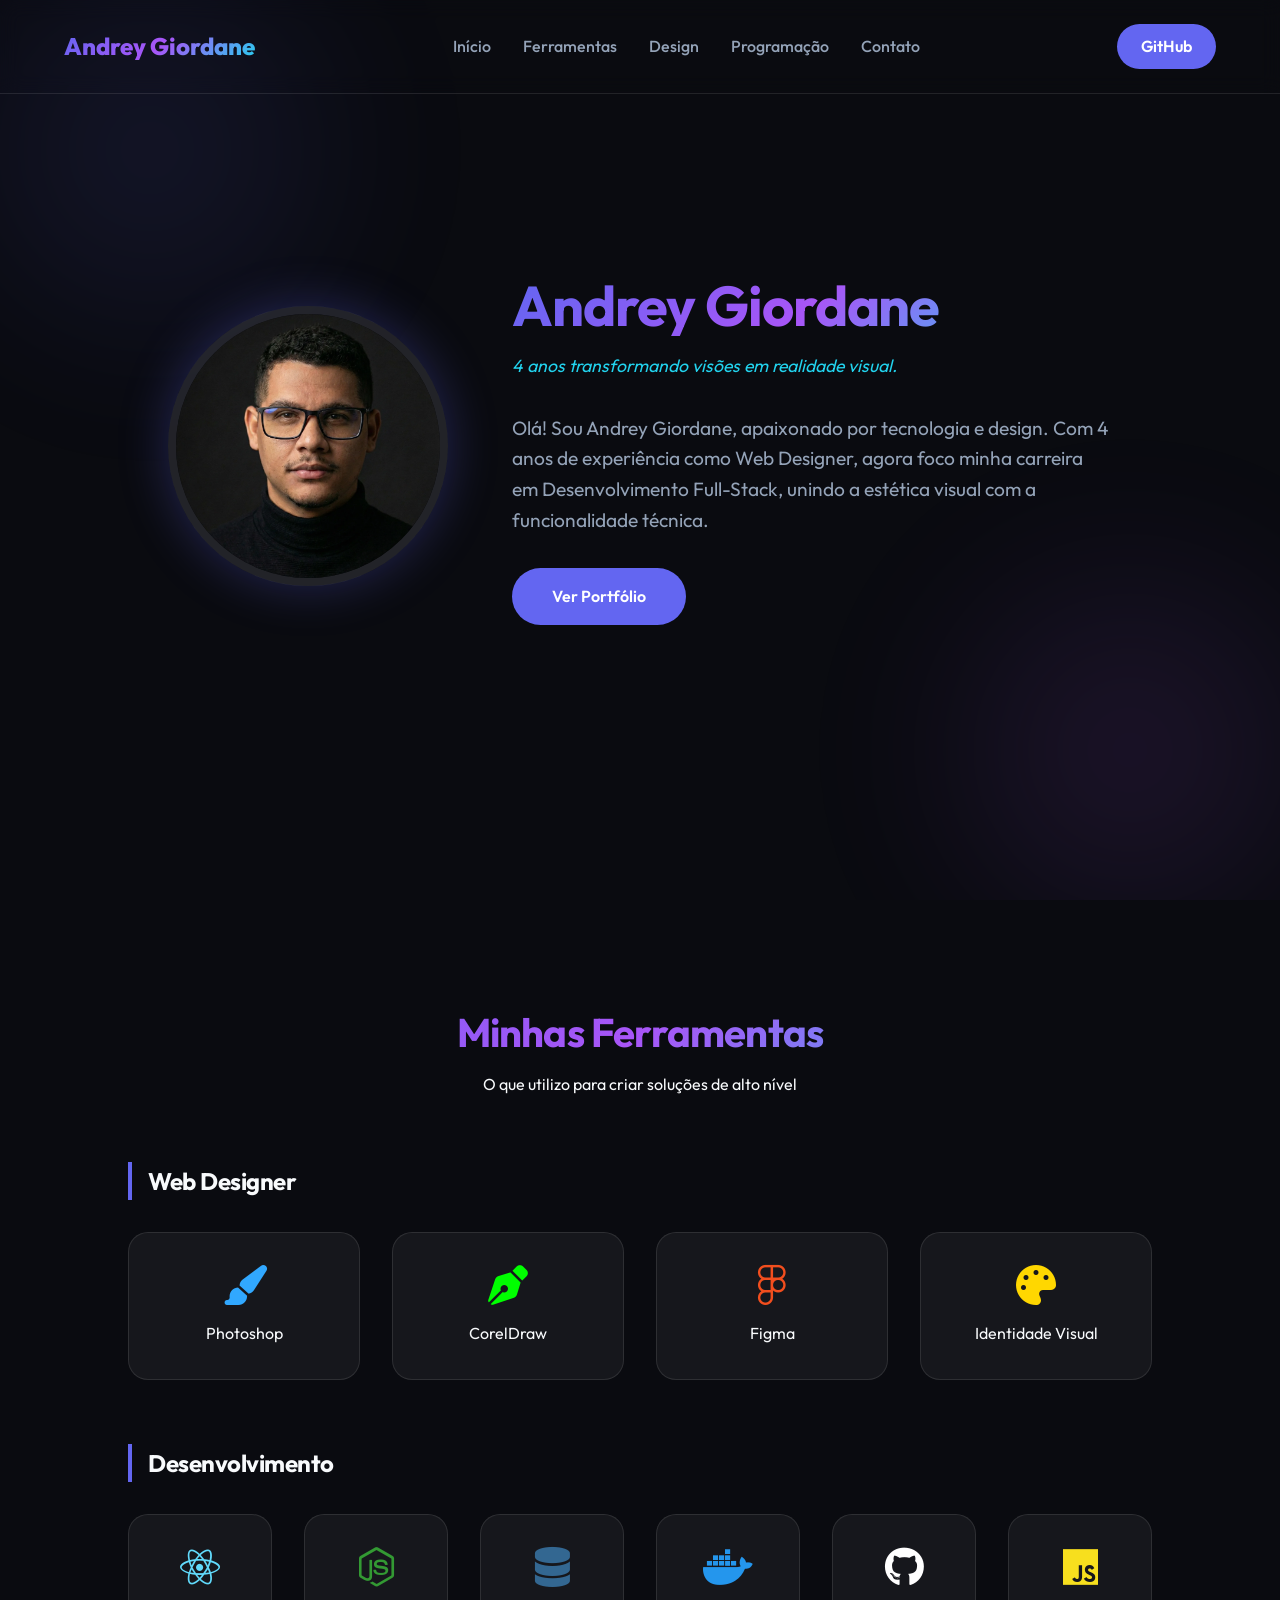
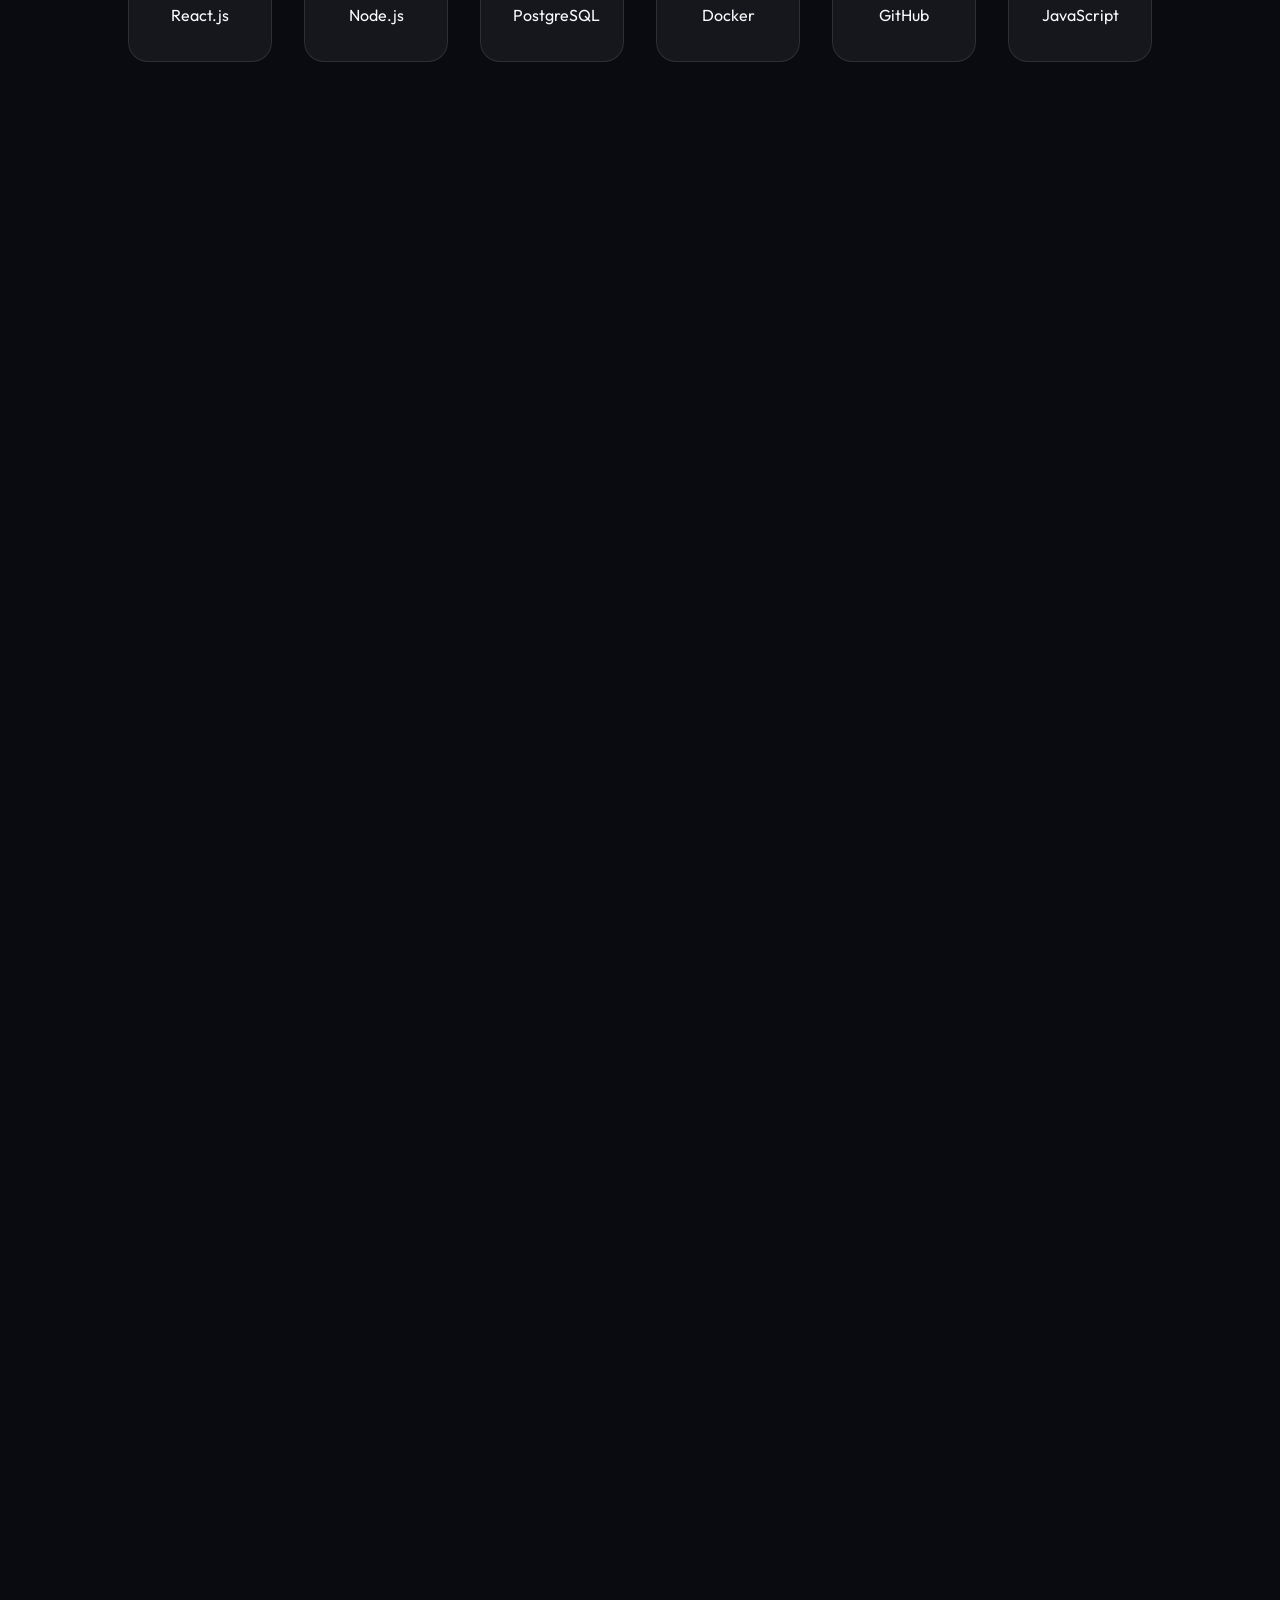
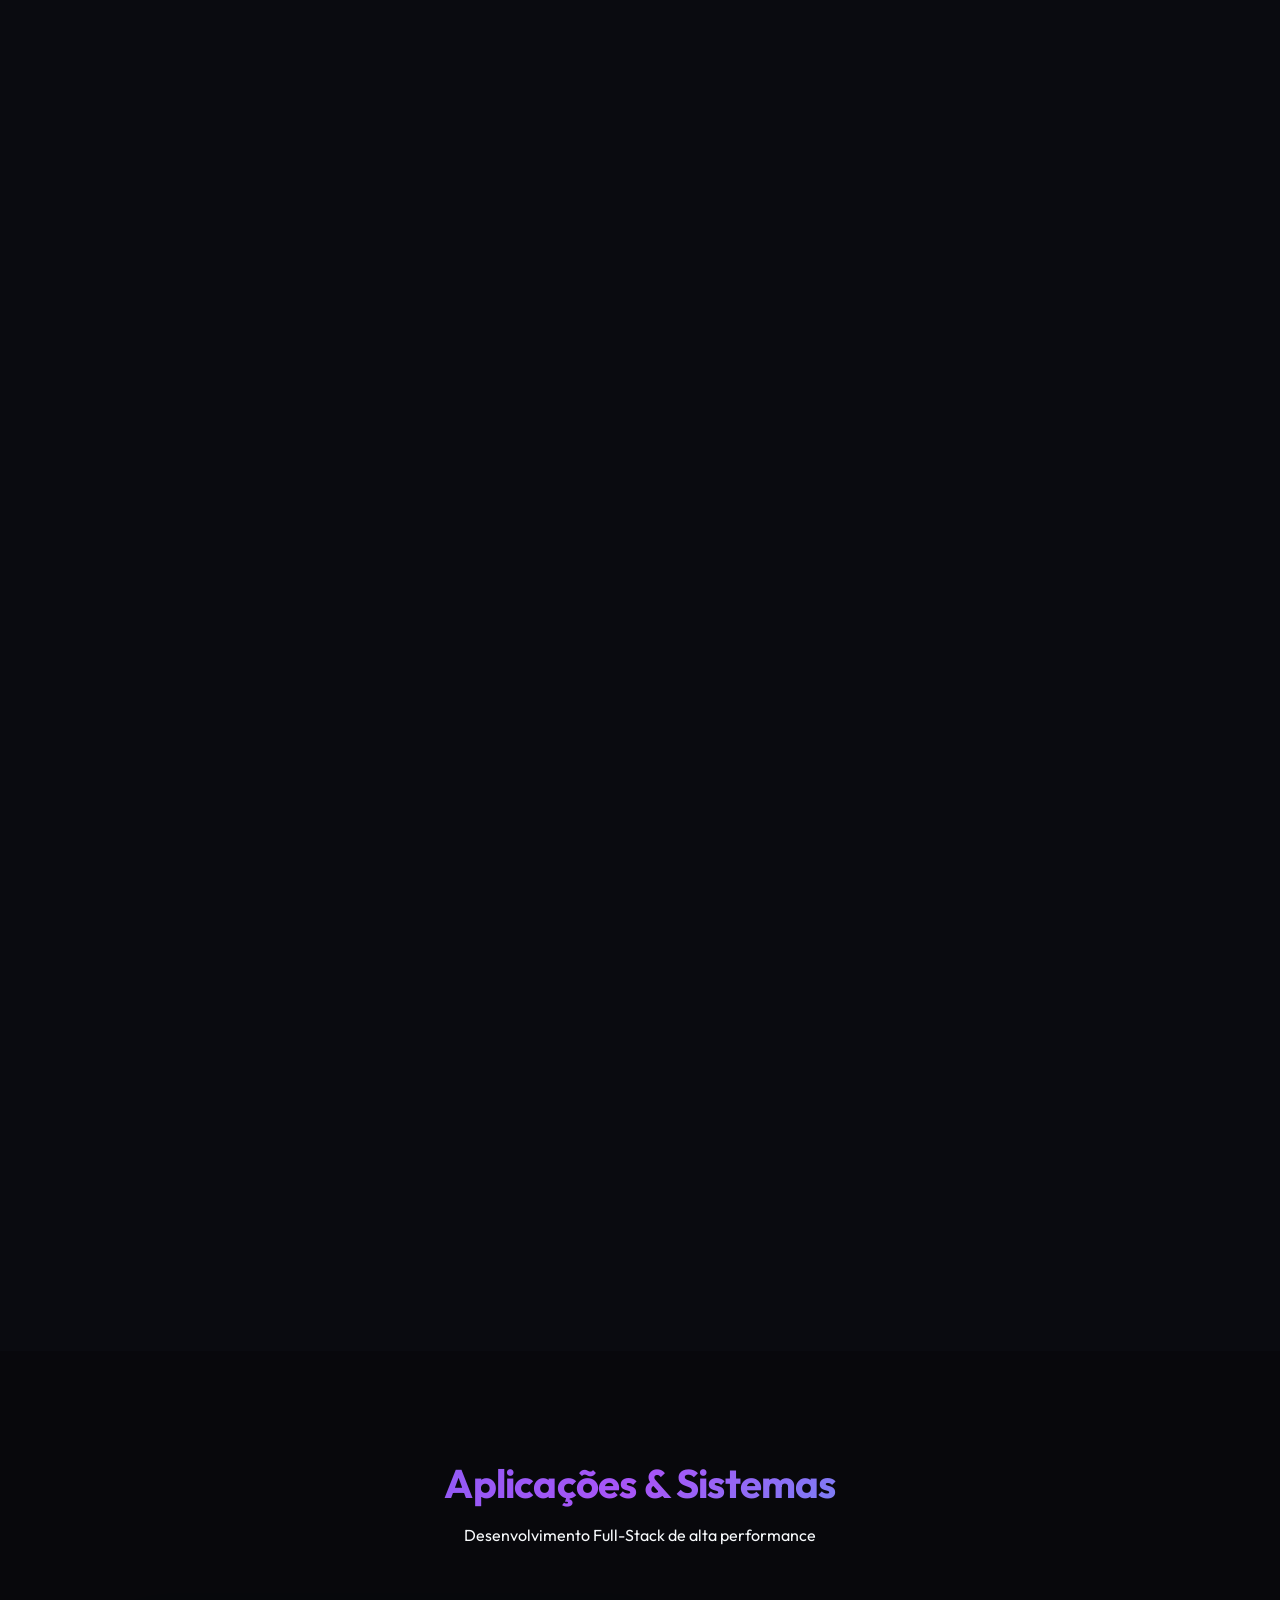
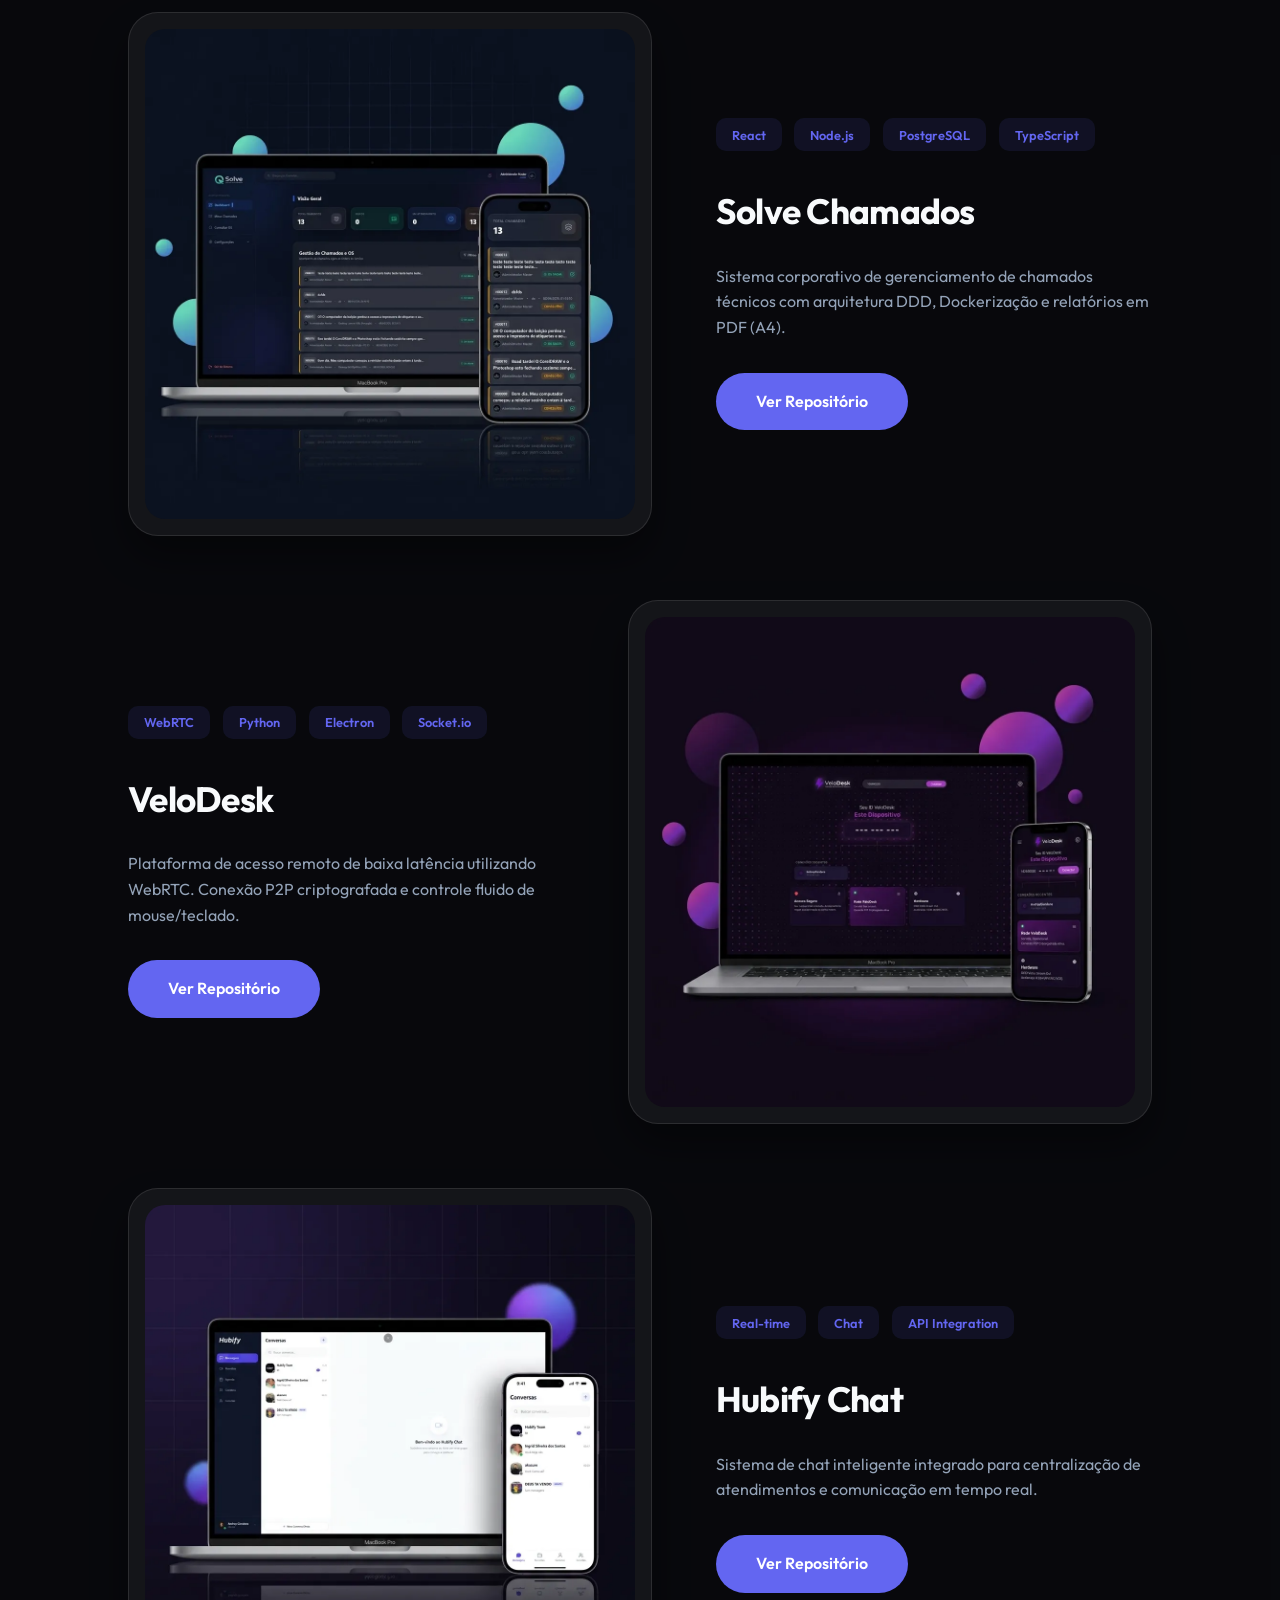
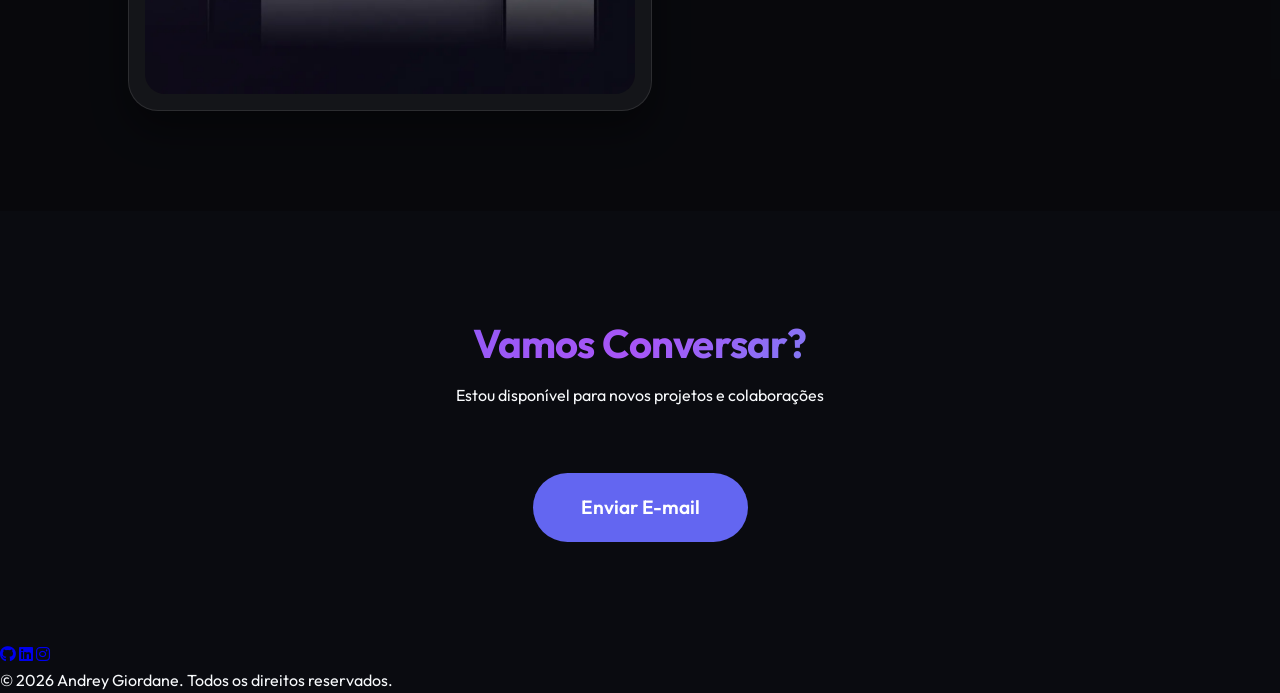
==== commit eaf305c5: "Complete portfolio: side-by-side hero, glassmorphism lightbox, and all images" ====
--- a/index.html
+++ b/index.html
@@ -42,11 +42,13 @@
             <div class="profile-container">
                 <img src="foto%20perfil.webp" alt="Andrey Giordane" class="profile-img">
             </div>
-            <h1 class="gradient-text">Andrey Giordane</h1>
-            <span class="hero-bio">4 anos transformando visões em realidade visual.</span>
-            <p>Olá! Sou Andrey Giordane, apaixonado por tecnologia e design. Com 4 anos de experiência como Web Designer, agora foco minha carreira em Desenvolvimento Full-Stack, unindo a estética visual com a funcionalidade técnica.</p>
-            <div class="hero-btns">
-                <a href="#design" class="btn-primary">Ver Portfólio</a>
+            <div class="hero-content">
+                <h1 class="gradient-text">Andrey Giordane</h1>
+                <span class="hero-bio">4 anos transformando visões em realidade visual.</span>
+                <p>Olá! Sou Andrey Giordane, apaixonado por tecnologia e design. Com 4 anos de experiência como Web Designer, agora foco minha carreira em Desenvolvimento Full-Stack, unindo a estética visual com a funcionalidade técnica.</p>
+                <div class="hero-btns">
+                    <a href="#design" class="btn-primary">Ver Portfólio</a>
+                </div>
             </div>
         </section>
 
--- a/style.css
+++ b/style.css
@@ -109,35 +109,40 @@
 .hero {
     min-height: 100vh;
     display: flex;
-    flex-direction: column;
+    flex-direction: row; /* Side by side */
     justify-content: center;
     align-items: center;
-    text-align: center;
+    text-align: left;
     padding: 120px 10%;
+    gap: 4rem;
 }
 
 .profile-container {
-    margin-bottom: 2rem;
+    flex-shrink: 0;
     position: relative;
 }
 
 .profile-img {
-    width: 180px;
-    height: 180px;
+    width: 280px;
+    height: 280px;
     border-radius: 50%;
     object-fit: cover;
-    border: 4px solid var(--primary);
-    box-shadow: 0 0 30px rgba(99, 102, 241, 0.4);
-    transition: var(--transition);
+    border: 8px solid var(--glass-border);
+    box-shadow: 0 0 50px rgba(99, 102, 241, 0.3);
+    transition: var(--transition);
+}
+
+.hero-content {
+    max-width: 600px;
 }
 
 .profile-img:hover {
     transform: scale(1.05);
-    box-shadow: 0 0 40px rgba(99, 102, 241, 0.6);
+    box-shadow: 0 0 50px rgba(99, 102, 241, 0.6);
 }
 
 .hero h1 {
-    font-size: 4rem;
+    font-size: 3.5rem;
     margin-bottom: 1rem;
     line-height: 1.1;
 }
@@ -366,12 +371,14 @@
     left: 0;
     width: 100%;
     height: 100%;
-    background: rgba(0, 0, 0, 0.95);
+    background: rgba(0, 0, 0, 0.85);
+    backdrop-filter: blur(15px); /* Glass effect */
     display: none;
     justify-content: center;
     align-items: center;
     z-index: 2000;
     cursor: zoom-out;
+    padding: 40px;
 }
 
 .lightbox.active {
@@ -379,13 +386,14 @@
 }
 
 .lightbox-content {
-    max-width: 90%;
-    max-height: 90%;
+    max-width: 100%;
+    max-height: 100%;
     object-fit: contain;
-    border-radius: 10px;
-    box-shadow: 0 0 50px rgba(0,0,0,0.5);
+    border-radius: 15px;
+    border: 1px solid var(--glass-border);
+    box-shadow: 0 30px 60px rgba(0,0,0,0.5);
     transform: scale(0.9);
-    transition: var(--transition);
+    transition: all 0.4s cubic-bezier(0.175, 0.885, 0.32, 1.275);
 }
 
 .lightbox.active .lightbox-content {
@@ -394,45 +402,42 @@
 
 .close-lightbox {
     position: absolute;
-    top: 30px;
+    top: 40px;
     right: 40px;
+    width: 50px;
+    height: 50px;
+    background: var(--bg-card);
+    backdrop-filter: blur(5px);
+    border: 1px solid var(--glass-border);
     color: white;
-    font-size: 3rem;
+    font-size: 2rem;
+    display: flex;
+    justify-content: center;
+    align-items: center;
+    border-radius: 50%;
     cursor: pointer;
     transition: var(--transition);
 }
 
 .close-lightbox:hover {
-    color: var(--primary);
-    transform: scale(1.1);
-}
-
-/* Footer */
-footer {
-    padding: 5rem 10% 2rem;
-    text-align: center;
-    border-top: 1px solid var(--glass-border);
-    margin-top: 8rem;
-}
-
-.social-links {
-    display: flex;
-    justify-content: center;
-    gap: 2rem;
-    margin-bottom: 2rem;
-}
-
-.social-links a {
-    font-size: 1.5rem;
-    color: var(--text-muted);
-    transition: var(--transition);
-}
-
-.social-links a:hover {
-    color: var(--primary);
+    background: var(--primary);
+    transform: rotate(90deg);
 }
 
 /* Responsive */
+@media (max-width: 1024px) {
+    .hero {
+        flex-direction: column;
+        text-align: center;
+        gap: 2rem;
+        padding-top: 150px;
+    }
+    .profile-img {
+        width: 220px;
+        height: 220px;
+    }
+}
+
 @media (max-width: 768px) {
     .hero h1 { font-size: 3rem; }
     .dev-card { grid-template-columns: 1fr; gap: 2rem; }
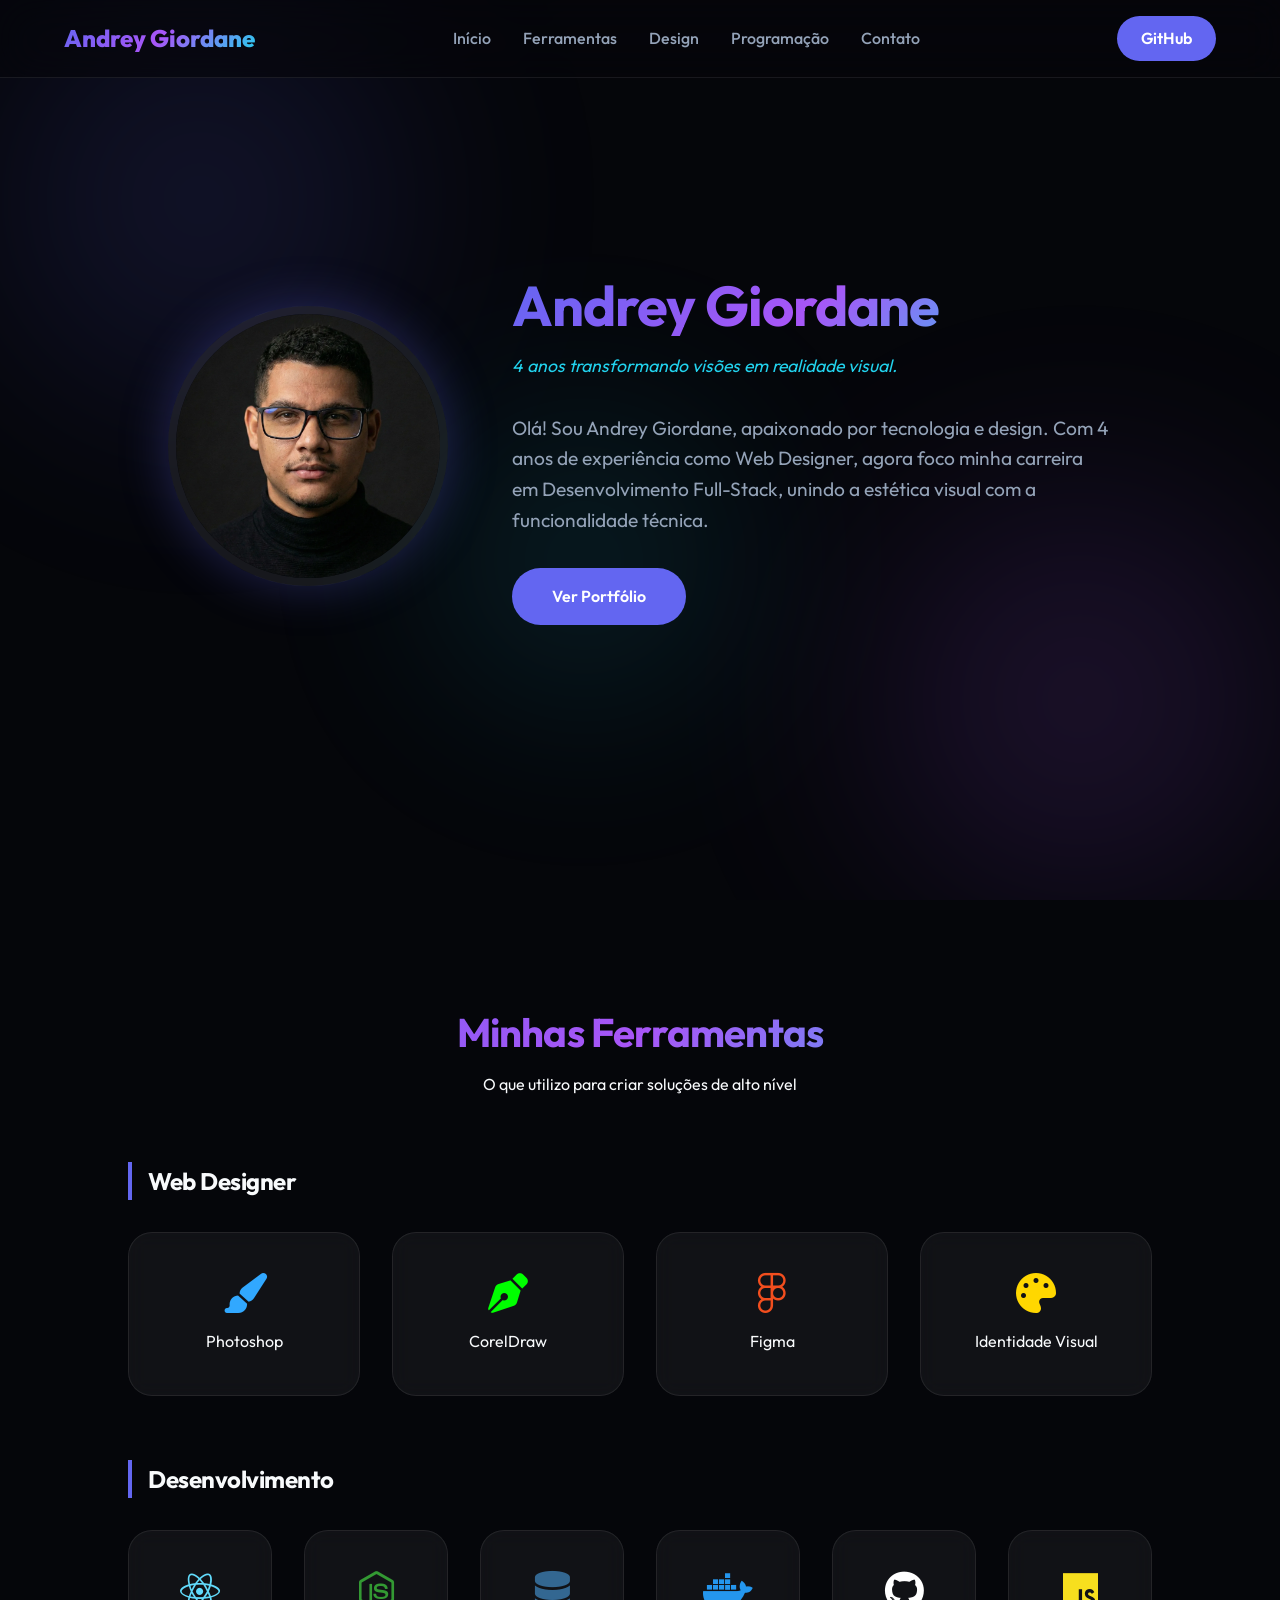
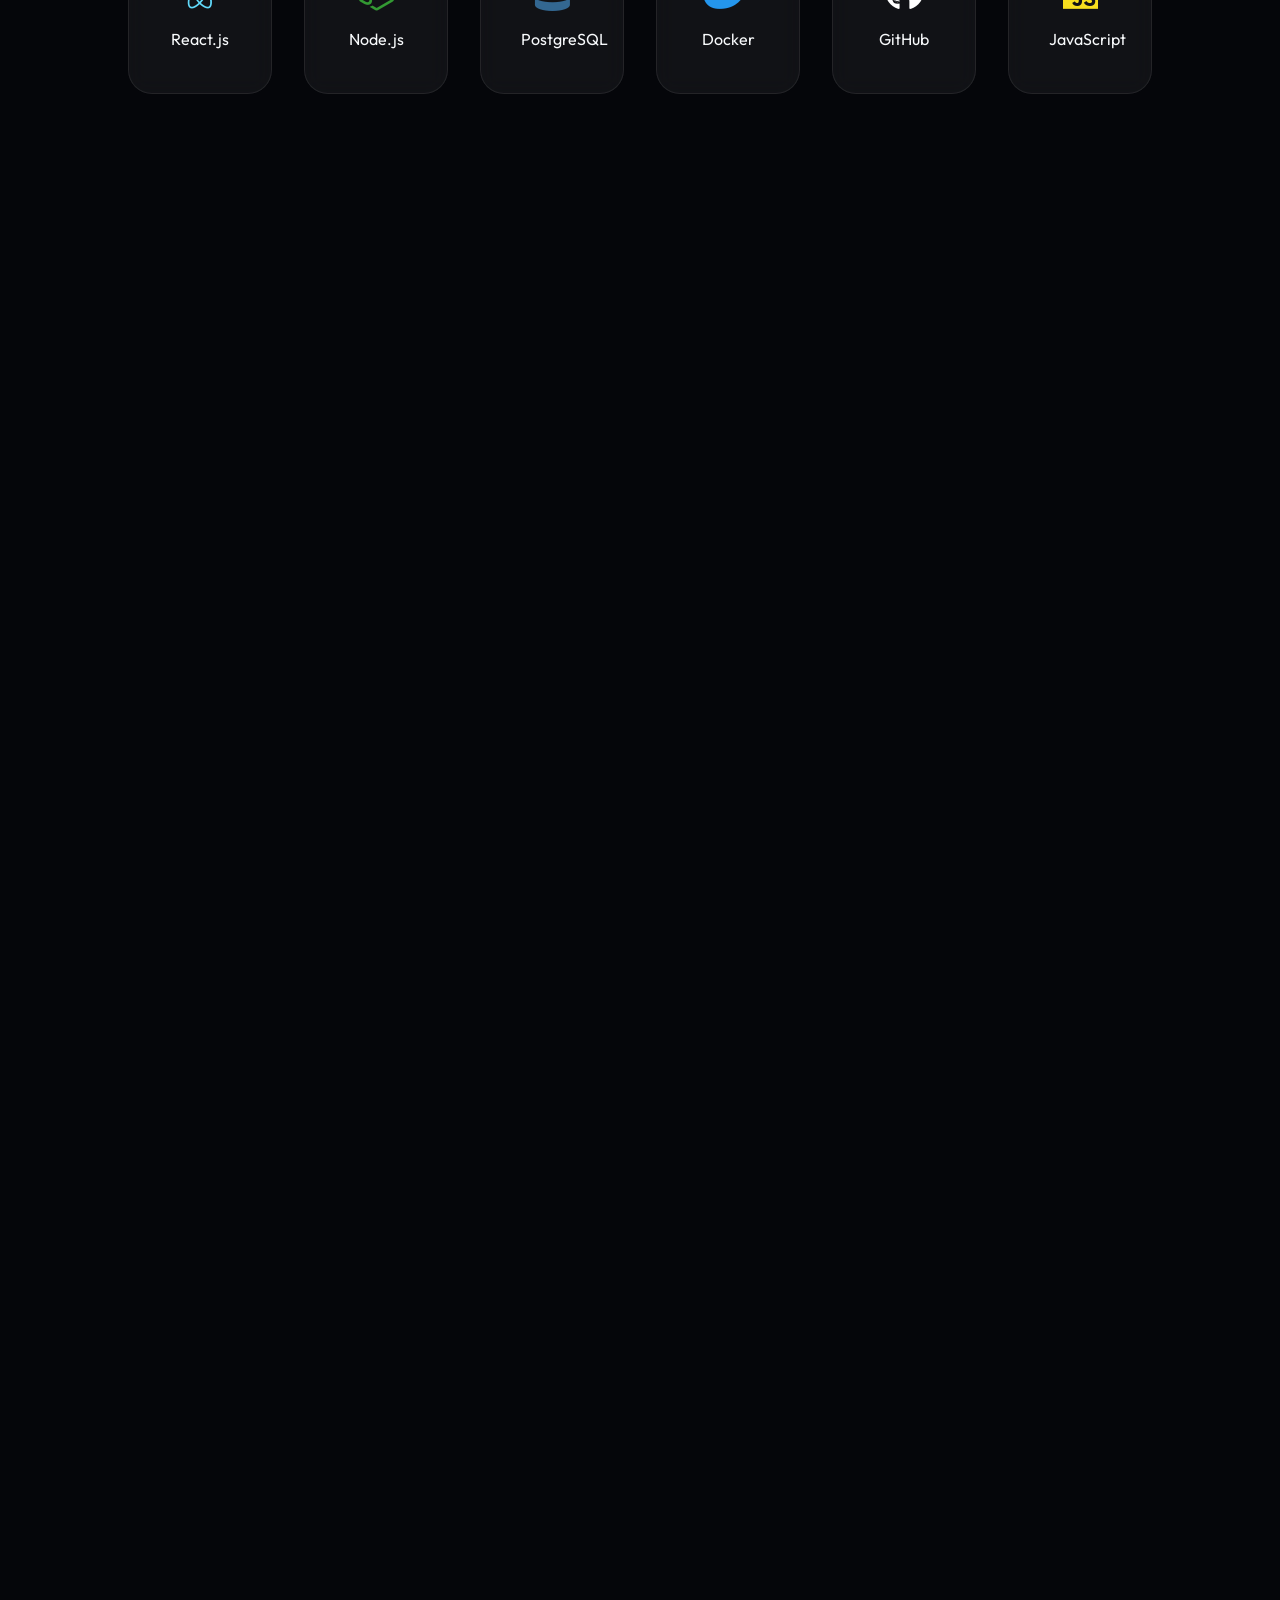
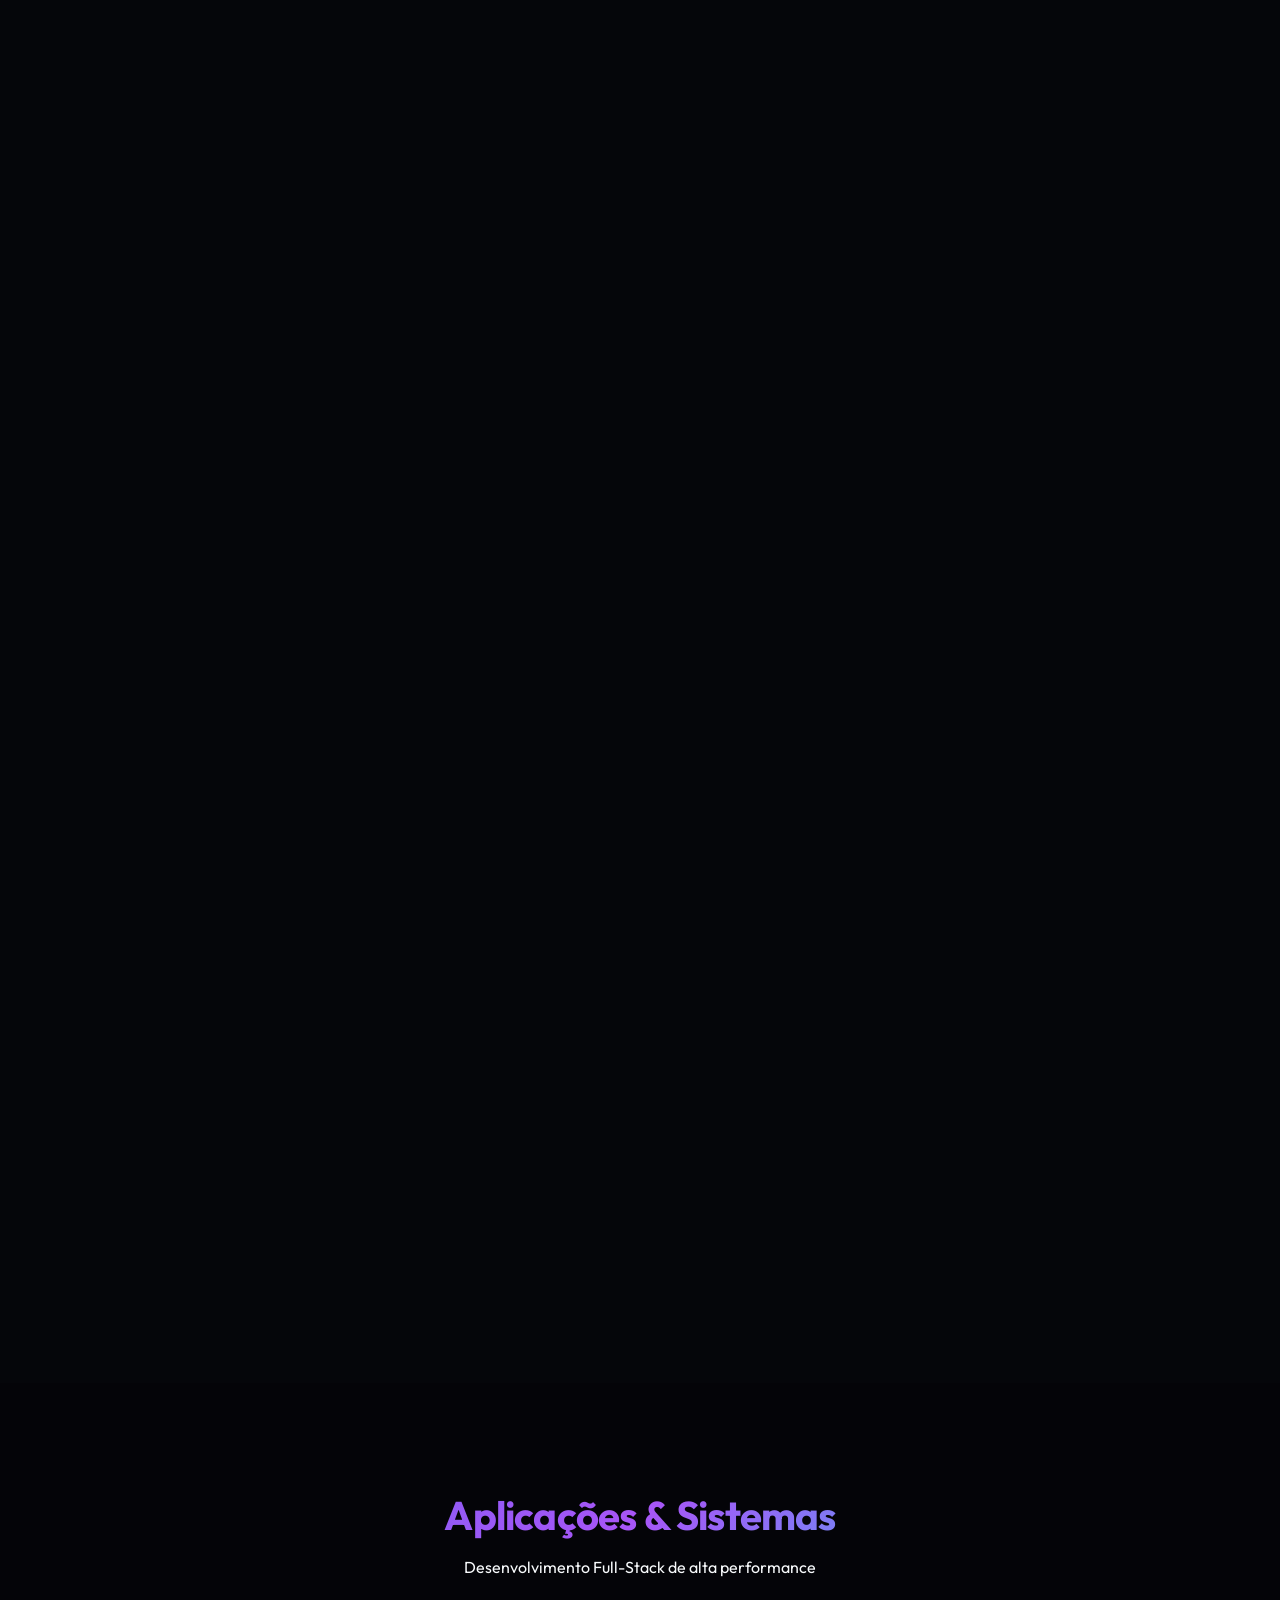
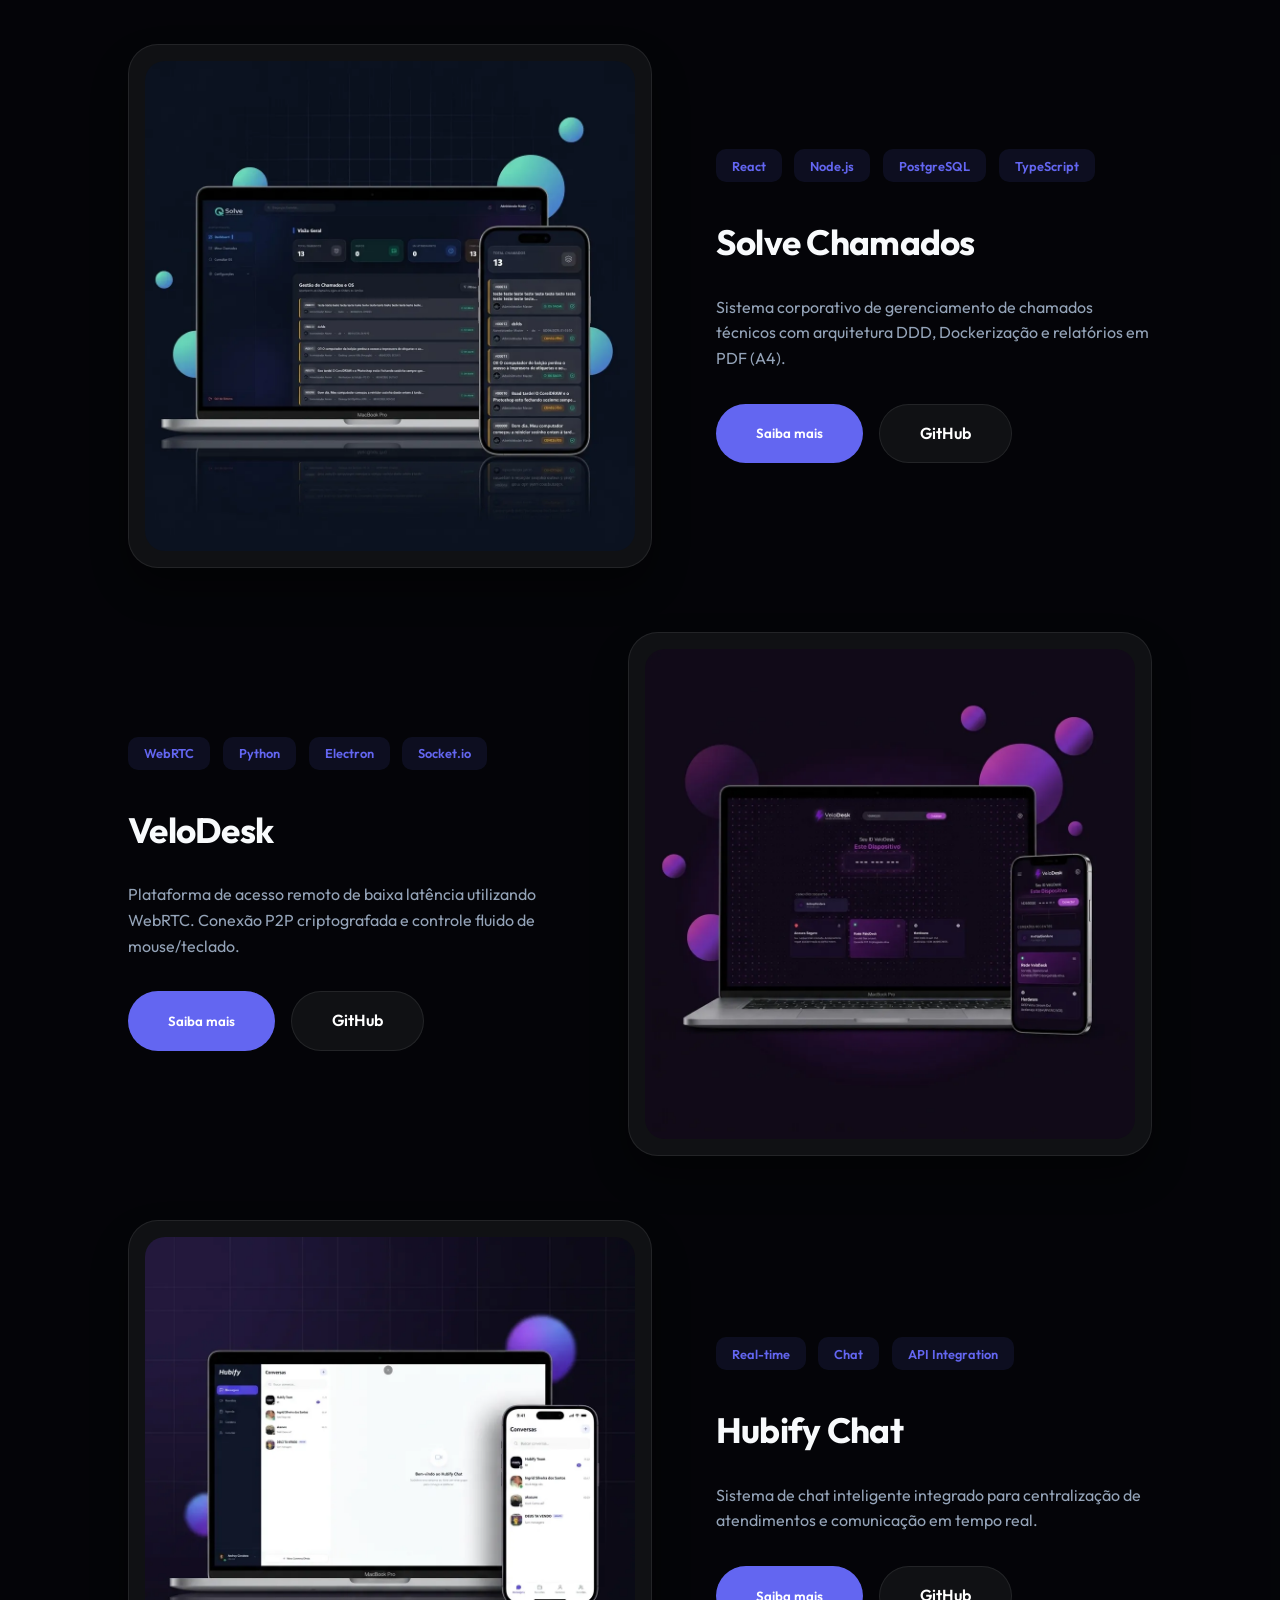
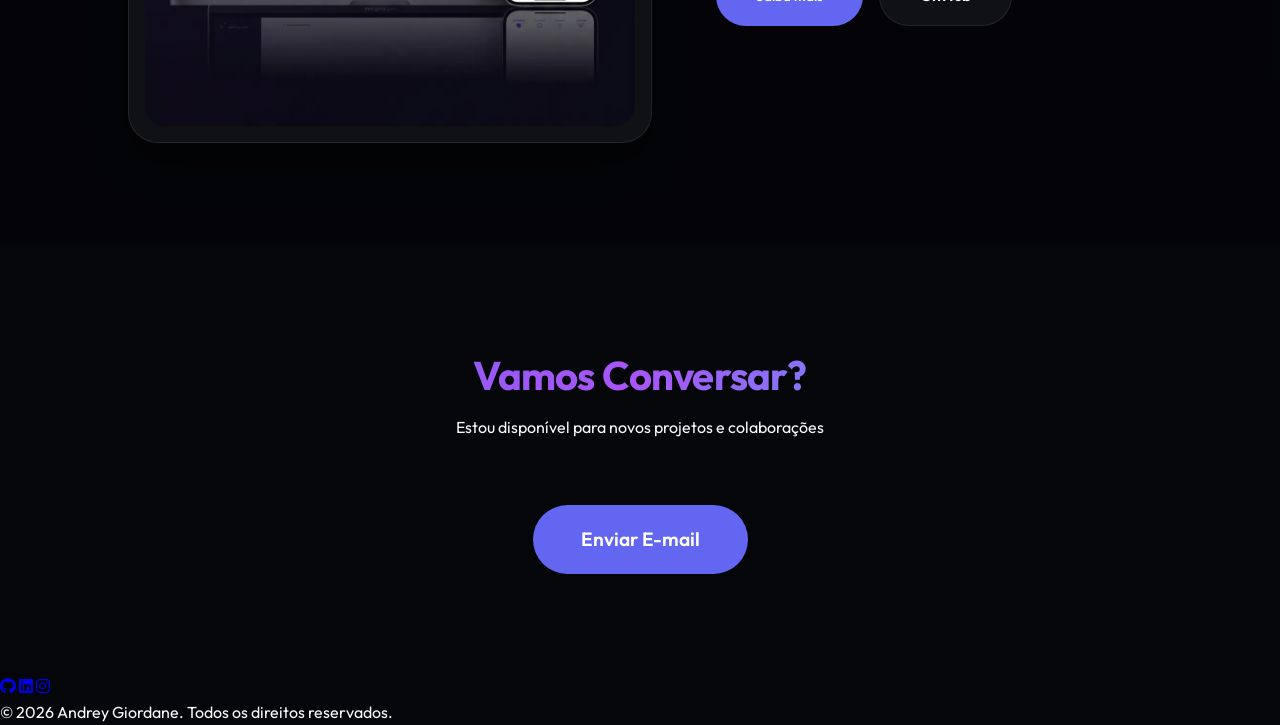
==== commit 880aad16: "Update email, add dev project modals, and enhance glassmorphism animations" ====
--- a/index.html
+++ b/index.html
@@ -22,6 +22,7 @@
     <div class="bg-blobs">
         <div class="blob blob-1"></div>
         <div class="blob blob-2"></div>
+        <div class="blob blob-3"></div>
     </div>
 
     <nav>
@@ -127,7 +128,10 @@
                         </div>
                         <h3>Solve Chamados</h3>
                         <p>Sistema corporativo de gerenciamento de chamados técnicos com arquitetura DDD, Dockerização e relatórios em PDF (A4).</p>
-                        <a href="https://github.com/andreygiordane/solve-chamados" target="_blank" class="btn-primary">Ver Repositório</a>
+                        <div style="display: flex; gap: 1rem;">
+                            <button class="btn-primary saiba-mais" data-project="solve">Saiba mais</button>
+                            <a href="https://github.com/andreygiordane/solve-chamados" target="_blank" class="btn-primary" style="background: var(--bg-card); border: 1px solid var(--glass-border);">GitHub</a>
+                        </div>
                     </div>
                 </div>
 
@@ -145,7 +149,10 @@
                         </div>
                         <h3>VeloDesk</h3>
                         <p>Plataforma de acesso remoto de baixa latência utilizando WebRTC. Conexão P2P criptografada e controle fluido de mouse/teclado.</p>
-                        <a href="https://github.com/andreygiordane/VeloDesk" target="_blank" class="btn-primary">Ver Repositório</a>
+                        <div style="display: flex; gap: 1rem;">
+                            <button class="btn-primary saiba-mais" data-project="velodesk">Saiba mais</button>
+                            <a href="https://github.com/andreygiordane/VeloDesk" target="_blank" class="btn-primary" style="background: var(--bg-card); border: 1px solid var(--glass-border);">GitHub</a>
+                        </div>
                     </div>
                 </div>
 
@@ -162,7 +169,10 @@
                         </div>
                         <h3>Hubify Chat</h3>
                         <p>Sistema de chat inteligente integrado para centralização de atendimentos e comunicação em tempo real.</p>
-                        <a href="https://github.com/andreygiordane/hubify" target="_blank" class="btn-primary">Ver Repositório</a>
+                        <div style="display: flex; gap: 1rem;">
+                            <button class="btn-primary saiba-mais" data-project="hubify">Saiba mais</button>
+                            <a href="https://github.com/andreygiordane/hubify" target="_blank" class="btn-primary" style="background: var(--bg-card); border: 1px solid var(--glass-border);">GitHub</a>
+                        </div>
                     </div>
                 </div>
             </div>
@@ -176,7 +186,7 @@
             </div>
             
             <div style="text-align: center;">
-                <a href="mailto:contato@akazure.com" class="btn-primary" style="font-size: 1.2rem; padding: 1.2rem 3rem;">Enviar E-mail</a>
+                <a href="mailto:andreycostaa@gmail.com" class="btn-primary" style="font-size: 1.2rem; padding: 1.2rem 3rem;">Enviar E-mail</a>
             </div>
         </section>
     </main>
@@ -196,6 +206,16 @@
         <img class="lightbox-content" src="" alt="View image">
     </div>
 
+    <!-- Dev Modal -->
+    <div id="dev-modal" class="dev-modal">
+        <div class="dev-modal-content">
+            <span class="dev-modal-close">&times;</span>
+            <div id="dev-modal-body">
+                <!-- Content injected via JS -->
+            </div>
+        </div>
+    </div>
+
     <!-- Script -->
     <script src="script.js"></script>
 </body>
--- a/style.css
+++ b/style.css
@@ -1,5 +1,5 @@
 :root {
-    --bg-dark: #0a0b10;
+    --bg-dark: #05060a;
     --bg-card: rgba(255, 255, 255, 0.05);
     --primary: #6366f1;
     --secondary: #a855f7;
@@ -7,8 +7,9 @@
     --text-muted: #94a3b8;
     --accent: #22d3ee;
     --glass: rgba(255, 255, 255, 0.03);
-    --glass-border: rgba(255, 255, 255, 0.1);
-    --transition: all 0.3s cubic-bezier(0.4, 0, 0.2, 1);
+    --glass-border: rgba(255, 255, 255, 0.08);
+    --glass-bg: rgba(10, 11, 16, 0.7);
+    --transition: all 0.4s cubic-bezier(0.23, 1, 0.32, 1);
 }
 
 * {
@@ -38,21 +39,24 @@
 
 .blob {
     position: absolute;
-    width: 500px;
-    height: 500px;
+    width: 600px;
+    height: 600px;
     background: radial-gradient(circle, var(--primary) 0%, transparent 70%);
-    opacity: 0.15;
-    filter: blur(80px);
+    opacity: 0.2;
+    filter: blur(100px);
     border-radius: 50%;
-    animation: move 20s infinite alternate;
+    animation: move 25s infinite alternate;
 }
 
 .blob-1 { top: -100px; left: -100px; background: radial-gradient(circle, var(--primary) 0%, transparent 70%); }
 .blob-2 { bottom: -100px; right: -100px; background: radial-gradient(circle, var(--secondary) 0%, transparent 70%); animation-delay: -5s; }
+.blob-3 { top: 40%; left: 30%; width: 400px; height: 400px; background: radial-gradient(circle, var(--accent) 0%, transparent 70%); animation-delay: -10s; }
 
 @keyframes move {
-    from { transform: translate(0, 0) scale(1); }
-    to { transform: translate(100px, 100px) scale(1.1); }
+    0% { transform: translate(0, 0) scale(1) rotate(0deg); }
+    33% { transform: translate(100px, 50px) scale(1.1) rotate(10deg); }
+    66% { transform: translate(-50px, 100px) scale(0.9) rotate(-10deg); }
+    100% { transform: translate(0, 0) scale(1) rotate(0deg); }
 }
 
 /* Typography */
@@ -72,12 +76,13 @@
     position: fixed;
     top: 0;
     width: 100%;
-    padding: 1.5rem 5%;
+    padding: 1rem 5%;
     display: flex;
     justify-content: space-between;
     align-items: center;
     z-index: 1000;
-    backdrop-filter: blur(10px);
+    backdrop-filter: blur(20px);
+    background: rgba(5, 6, 10, 0.6);
     border-bottom: 1px solid var(--glass-border);
 }
 
@@ -214,9 +219,10 @@
 
 .tool-card {
     background: var(--bg-card);
-    border: 1px solid var(--glass-border);
-    padding: 2rem;
-    border-radius: 20px;
+    backdrop-filter: blur(10px);
+    border: 1px solid var(--glass-border);
+    padding: 2.5rem;
+    border-radius: 24px;
     text-align: center;
     transition: var(--transition);
 }
@@ -424,7 +430,96 @@
     transform: rotate(90deg);
 }
 
-/* Responsive */
+/* Dev Modal Styles */
+.dev-modal {
+    position: fixed;
+    top: 0;
+    left: 0;
+    width: 100%;
+    height: 100%;
+    background: rgba(0, 0, 0, 0.8);
+    backdrop-filter: blur(15px);
+    display: none;
+    justify-content: center;
+    align-items: center;
+    z-index: 2500;
+    padding: 20px;
+}
+
+.dev-modal.active {
+    display: flex;
+}
+
+.dev-modal-content {
+    background: var(--glass-bg);
+    border: 1px solid var(--glass-border);
+    max-width: 700px;
+    width: 100%;
+    padding: 3rem;
+    border-radius: 30px;
+    position: relative;
+    box-shadow: 0 40px 100px rgba(0,0,0,0.6);
+    animation: modalIn 0.5s cubic-bezier(0.23, 1, 0.32, 1);
+}
+
+@keyframes modalIn {
+    from { opacity: 0; transform: translateY(50px); }
+    to { opacity: 1; transform: translateY(0); }
+}
+
+.dev-modal-close {
+    position: absolute;
+    top: 25px;
+    right: 25px;
+    font-size: 1.5rem;
+    color: var(--text-muted);
+    cursor: pointer;
+    transition: var(--transition);
+}
+
+.dev-modal-close:hover {
+    color: var(--text-main);
+    transform: scale(1.1);
+}
+
+.dev-modal-title {
+    font-size: 2.5rem;
+    margin-bottom: 1rem;
+}
+
+.dev-modal-desc {
+    color: var(--text-muted);
+    margin-bottom: 2rem;
+    font-size: 1.1rem;
+    line-height: 1.8;
+}
+
+.dev-modal-features {
+    margin-bottom: 2rem;
+}
+
+.dev-modal-features h4 {
+    margin-bottom: 1rem;
+    color: var(--primary);
+}
+
+.dev-modal-features ul {
+    list-style: none;
+}
+
+.dev-modal-features li {
+    margin-bottom: 0.5rem;
+    display: flex;
+    align-items: center;
+    gap: 10px;
+}
+
+.dev-modal-features li::before {
+    content: '→';
+    color: var(--accent);
+}
+
+/* Footer */
 @media (max-width: 1024px) {
     .hero {
         flex-direction: column;
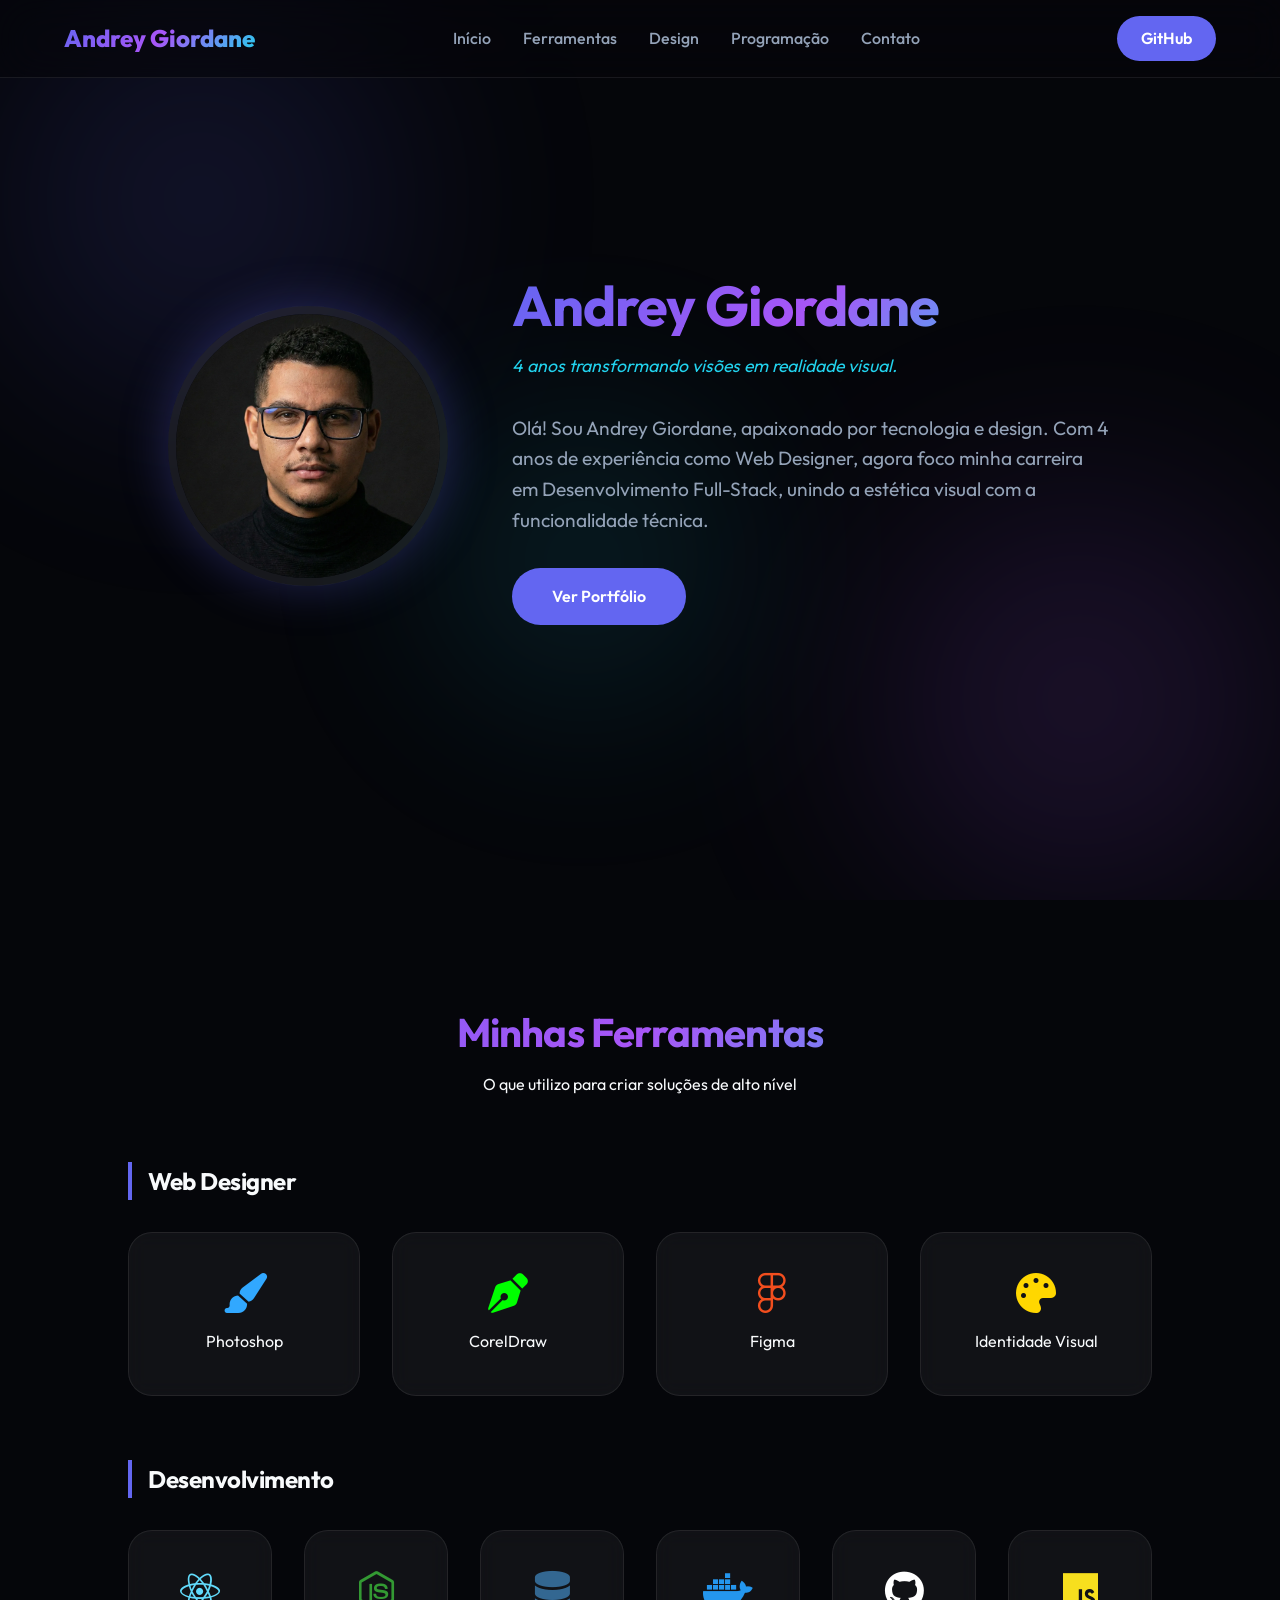
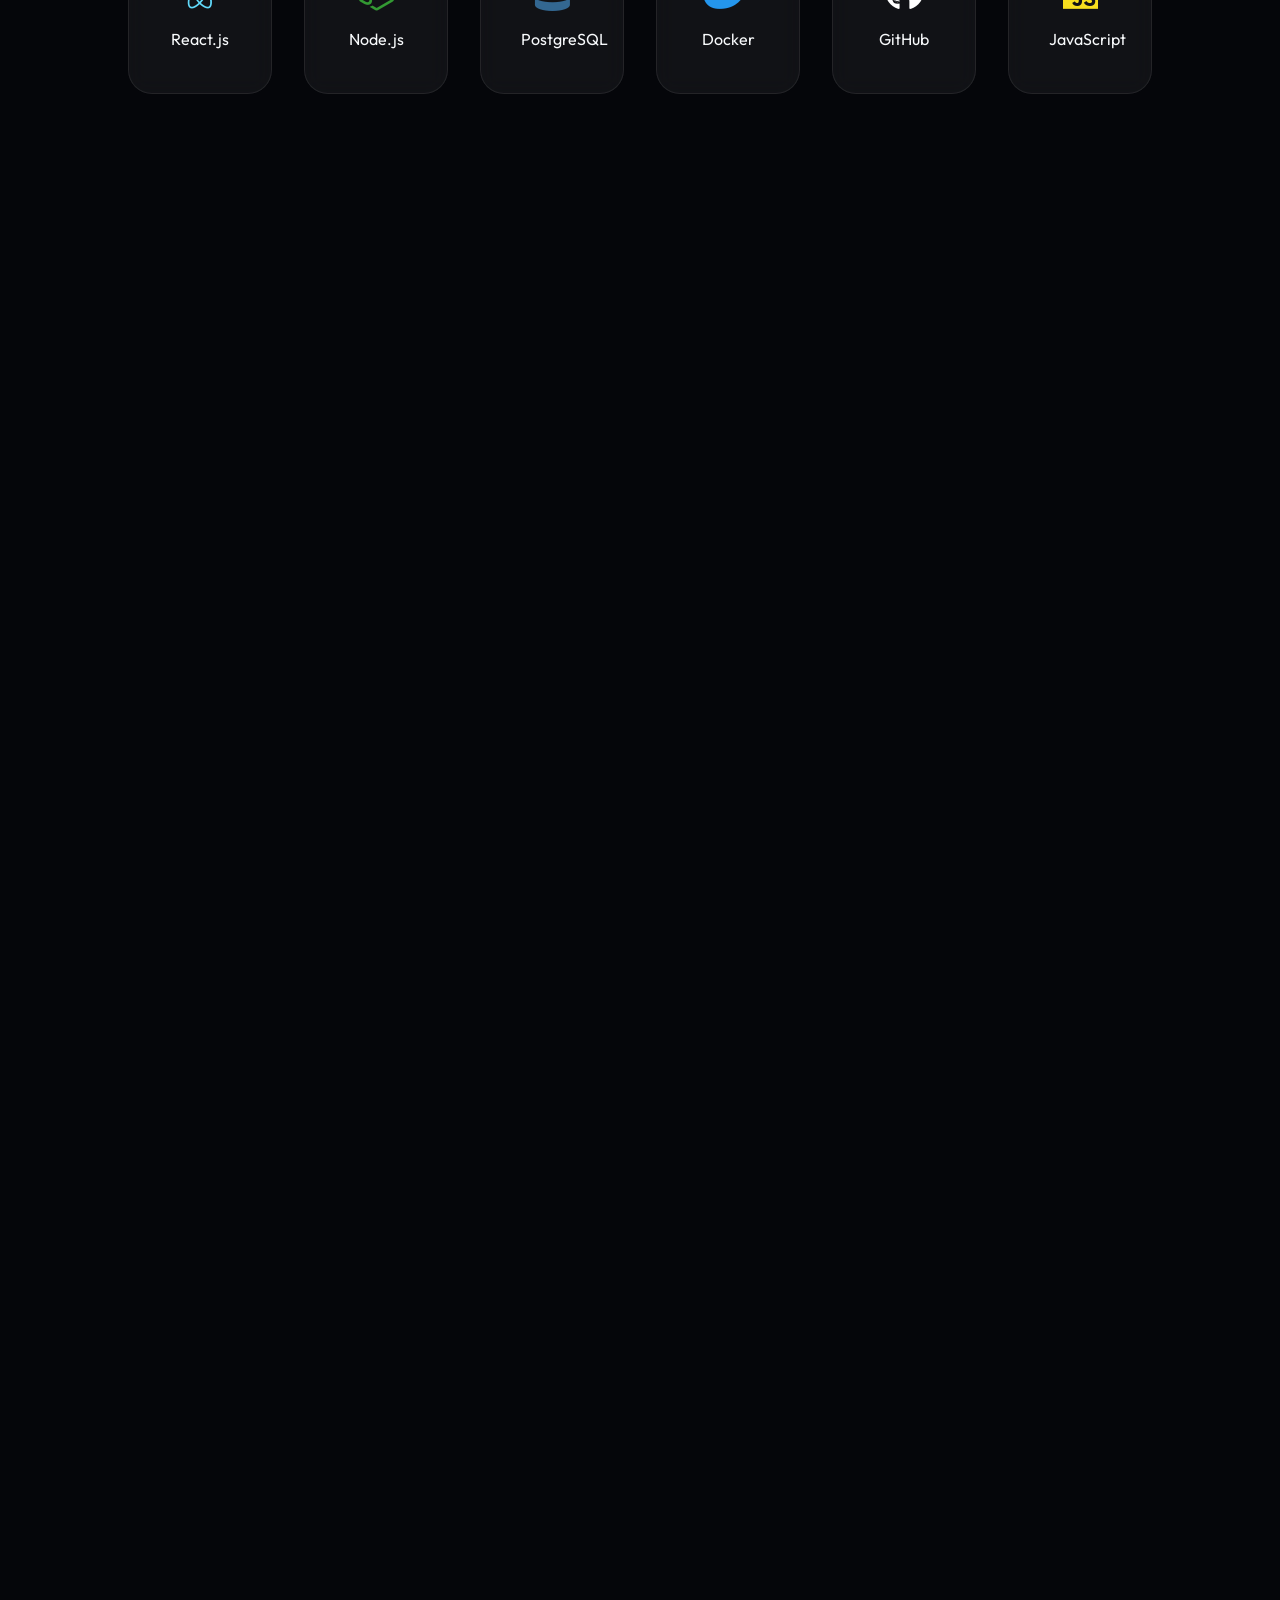
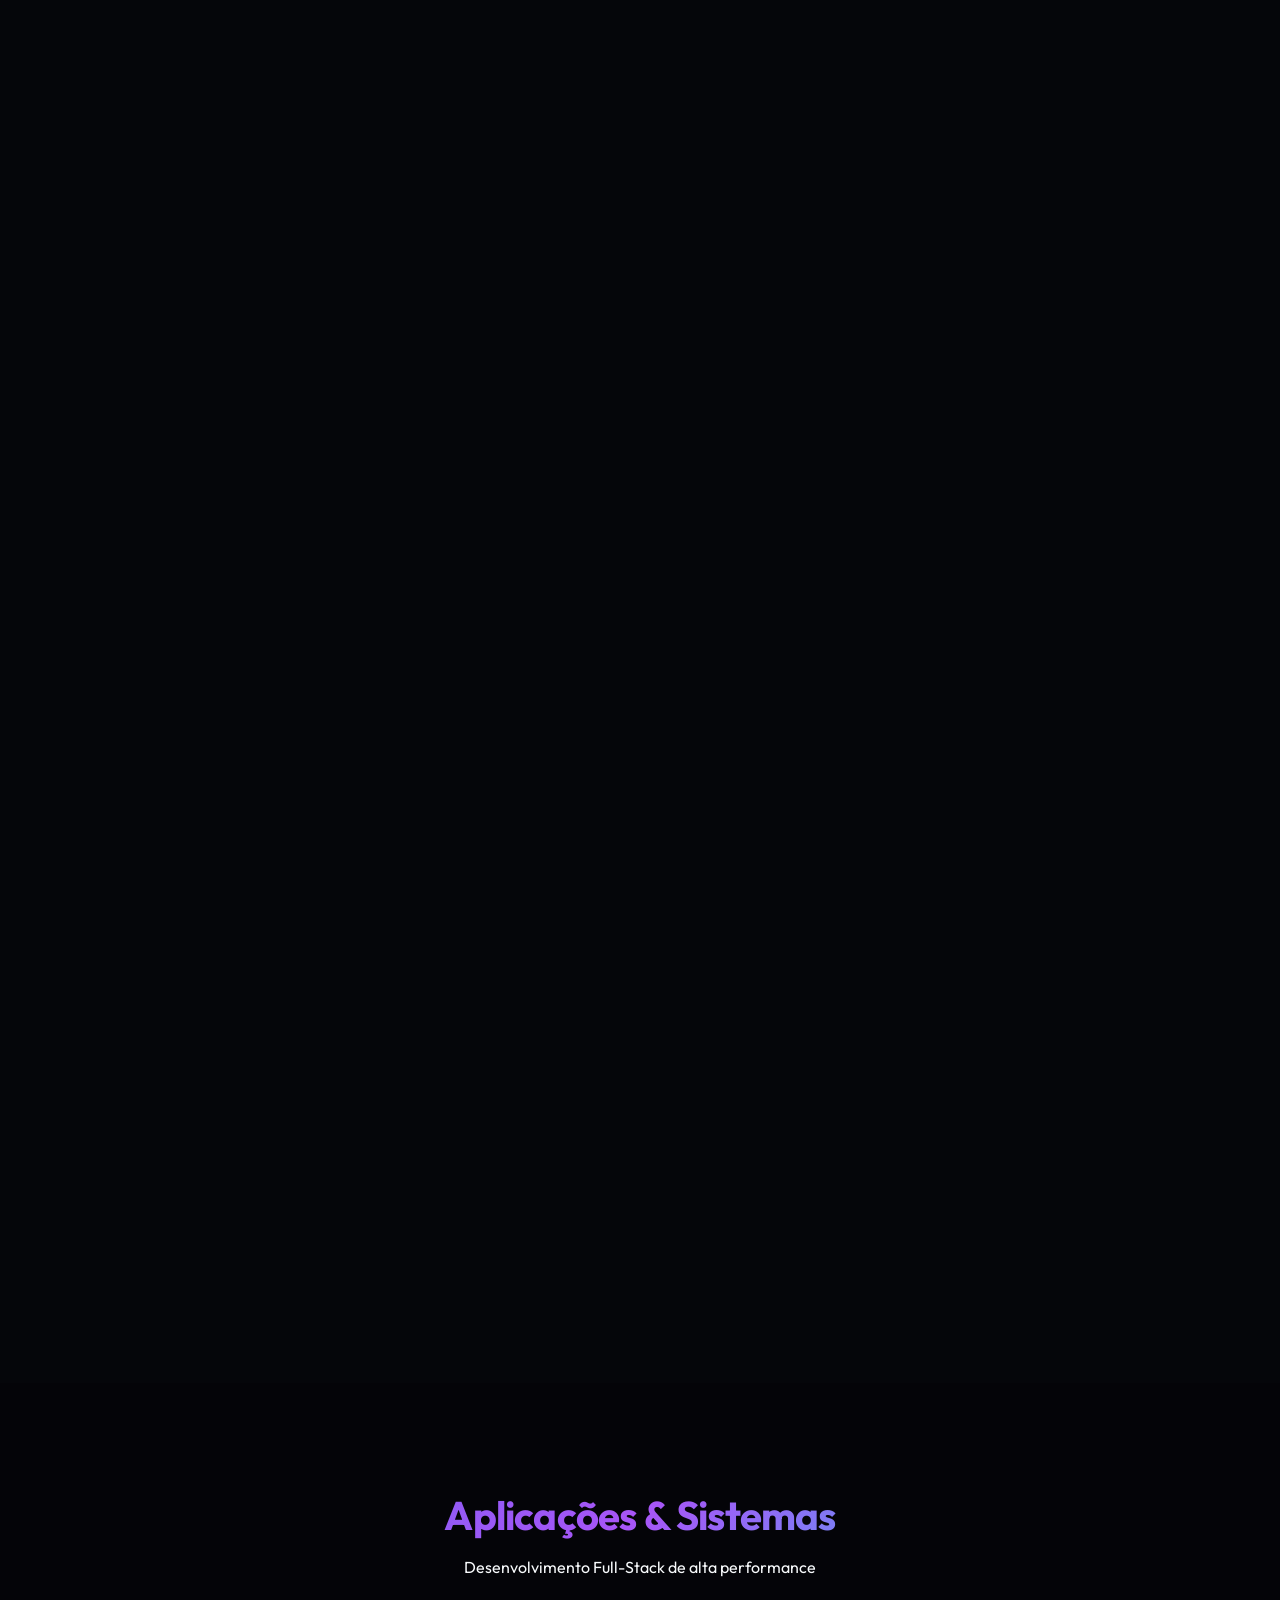
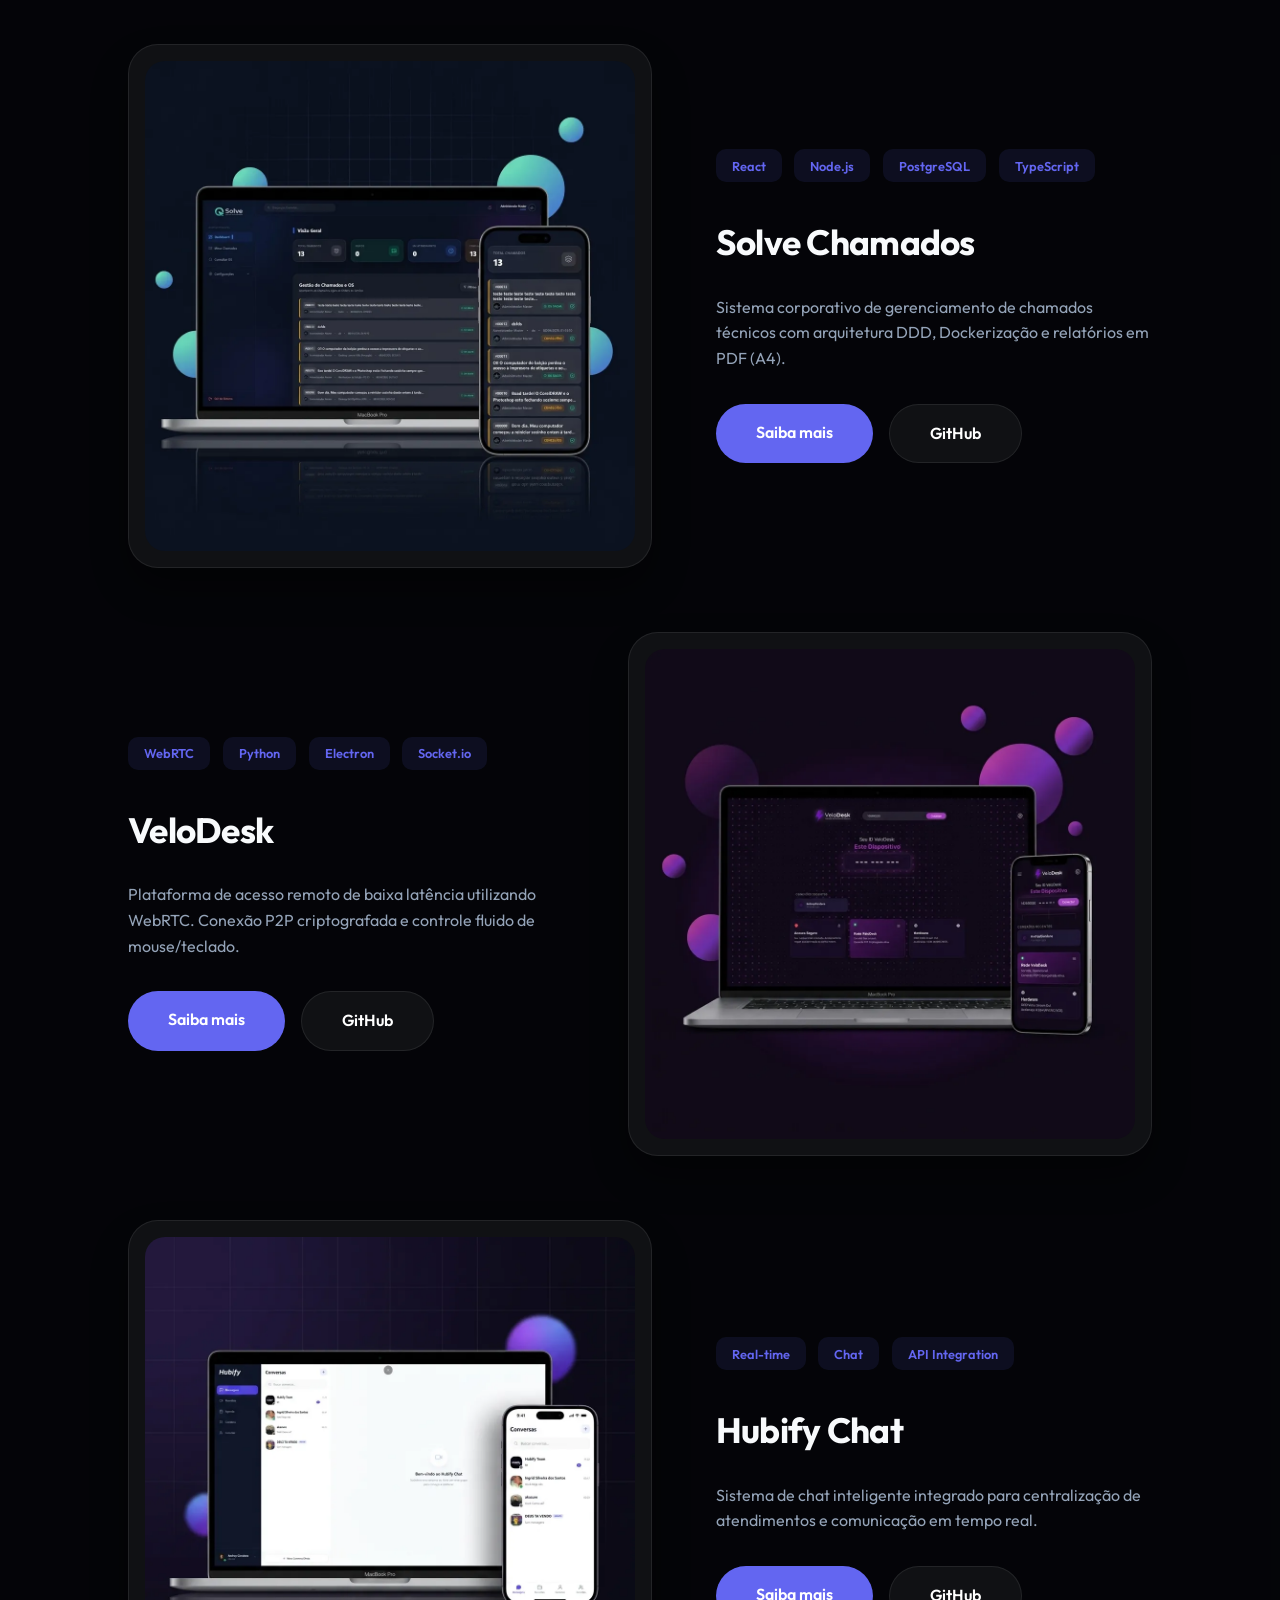
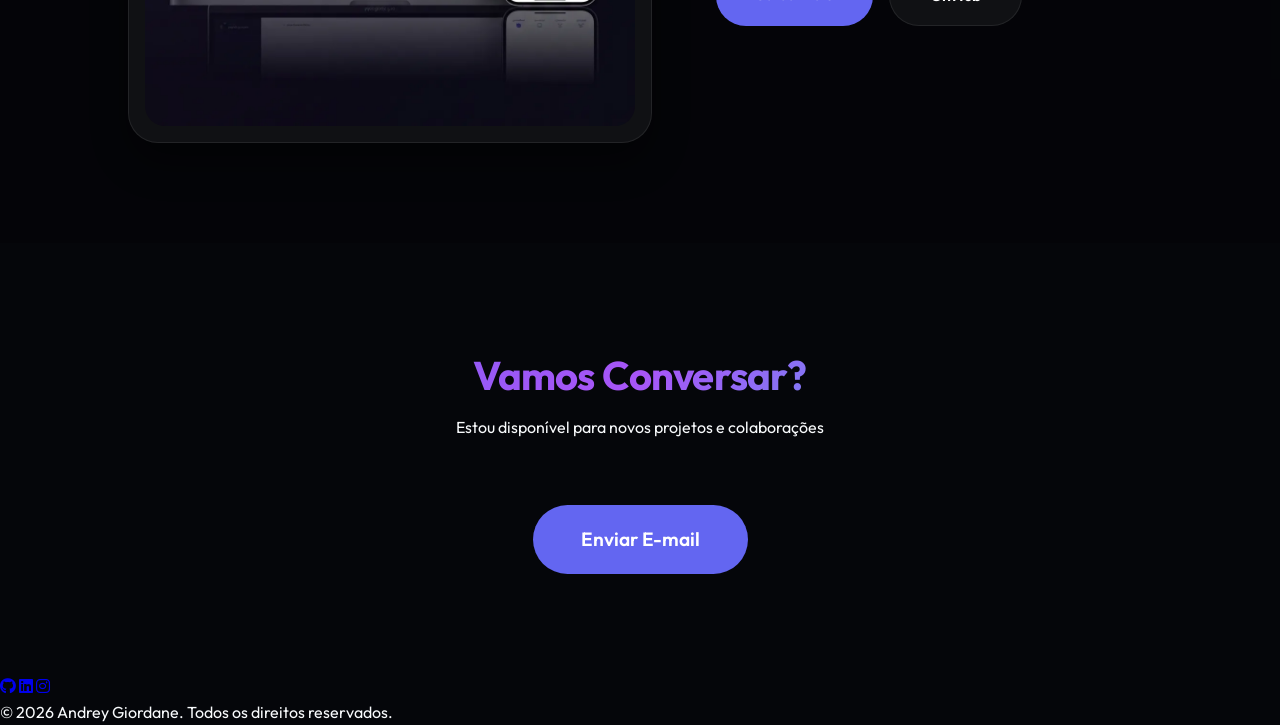
==== commit 25f4a3d0: "Create individual pages for dev projects and clean up JS" ====
--- a/index.html
+++ b/index.html
@@ -129,7 +129,7 @@
                         <h3>Solve Chamados</h3>
                         <p>Sistema corporativo de gerenciamento de chamados técnicos com arquitetura DDD, Dockerização e relatórios em PDF (A4).</p>
                         <div style="display: flex; gap: 1rem;">
-                            <button class="btn-primary saiba-mais" data-project="solve">Saiba mais</button>
+                            <a href="solve-chamados.html" class="btn-primary">Saiba mais</a>
                             <a href="https://github.com/andreygiordane/solve-chamados" target="_blank" class="btn-primary" style="background: var(--bg-card); border: 1px solid var(--glass-border);">GitHub</a>
                         </div>
                     </div>
@@ -150,7 +150,7 @@
                         <h3>VeloDesk</h3>
                         <p>Plataforma de acesso remoto de baixa latência utilizando WebRTC. Conexão P2P criptografada e controle fluido de mouse/teclado.</p>
                         <div style="display: flex; gap: 1rem;">
-                            <button class="btn-primary saiba-mais" data-project="velodesk">Saiba mais</button>
+                            <a href="velodesk.html" class="btn-primary">Saiba mais</a>
                             <a href="https://github.com/andreygiordane/VeloDesk" target="_blank" class="btn-primary" style="background: var(--bg-card); border: 1px solid var(--glass-border);">GitHub</a>
                         </div>
                     </div>
@@ -170,7 +170,7 @@
                         <h3>Hubify Chat</h3>
                         <p>Sistema de chat inteligente integrado para centralização de atendimentos e comunicação em tempo real.</p>
                         <div style="display: flex; gap: 1rem;">
-                            <button class="btn-primary saiba-mais" data-project="hubify">Saiba mais</button>
+                            <a href="hubify.html" class="btn-primary">Saiba mais</a>
                             <a href="https://github.com/andreygiordane/hubify" target="_blank" class="btn-primary" style="background: var(--bg-card); border: 1px solid var(--glass-border);">GitHub</a>
                         </div>
                     </div>
@@ -206,16 +206,6 @@
         <img class="lightbox-content" src="" alt="View image">
     </div>
 
-    <!-- Dev Modal -->
-    <div id="dev-modal" class="dev-modal">
-        <div class="dev-modal-content">
-            <span class="dev-modal-close">&times;</span>
-            <div id="dev-modal-body">
-                <!-- Content injected via JS -->
-            </div>
-        </div>
-    </div>
-
     <!-- Script -->
     <script src="script.js"></script>
 </body>
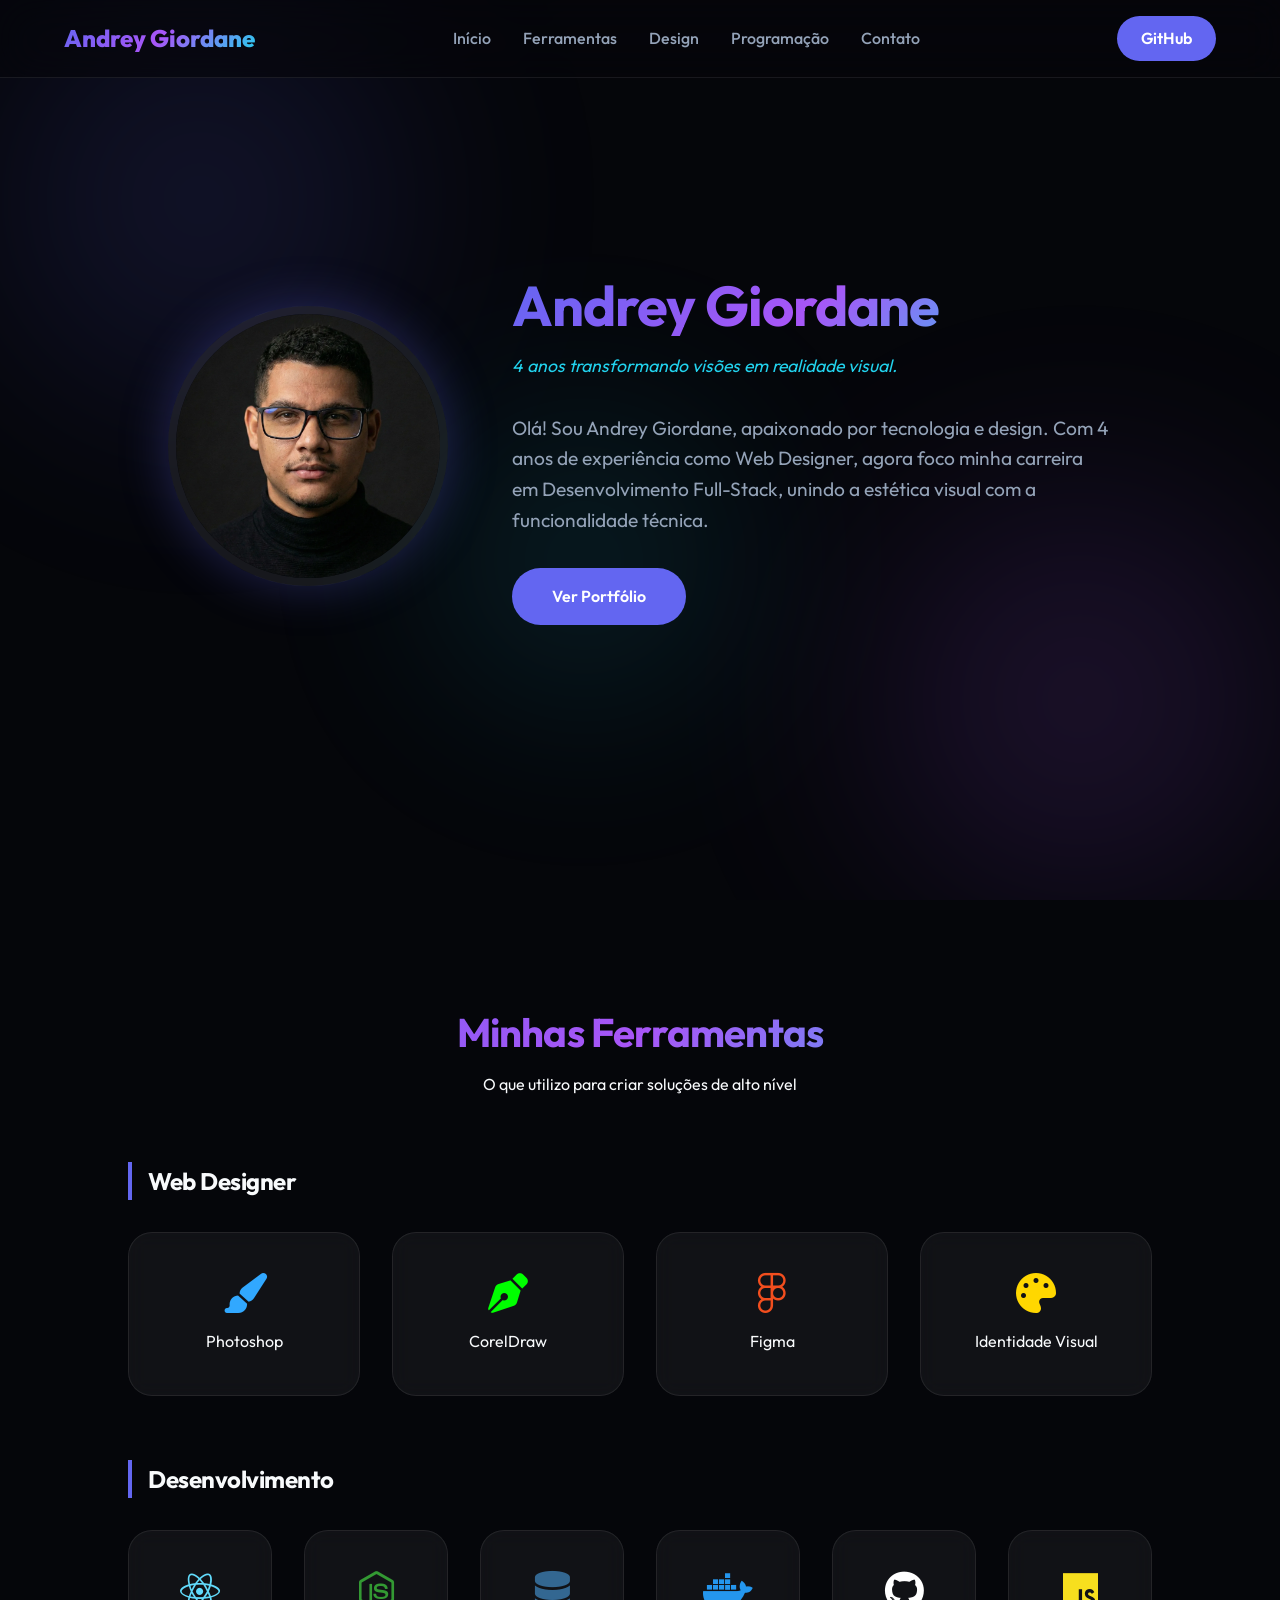
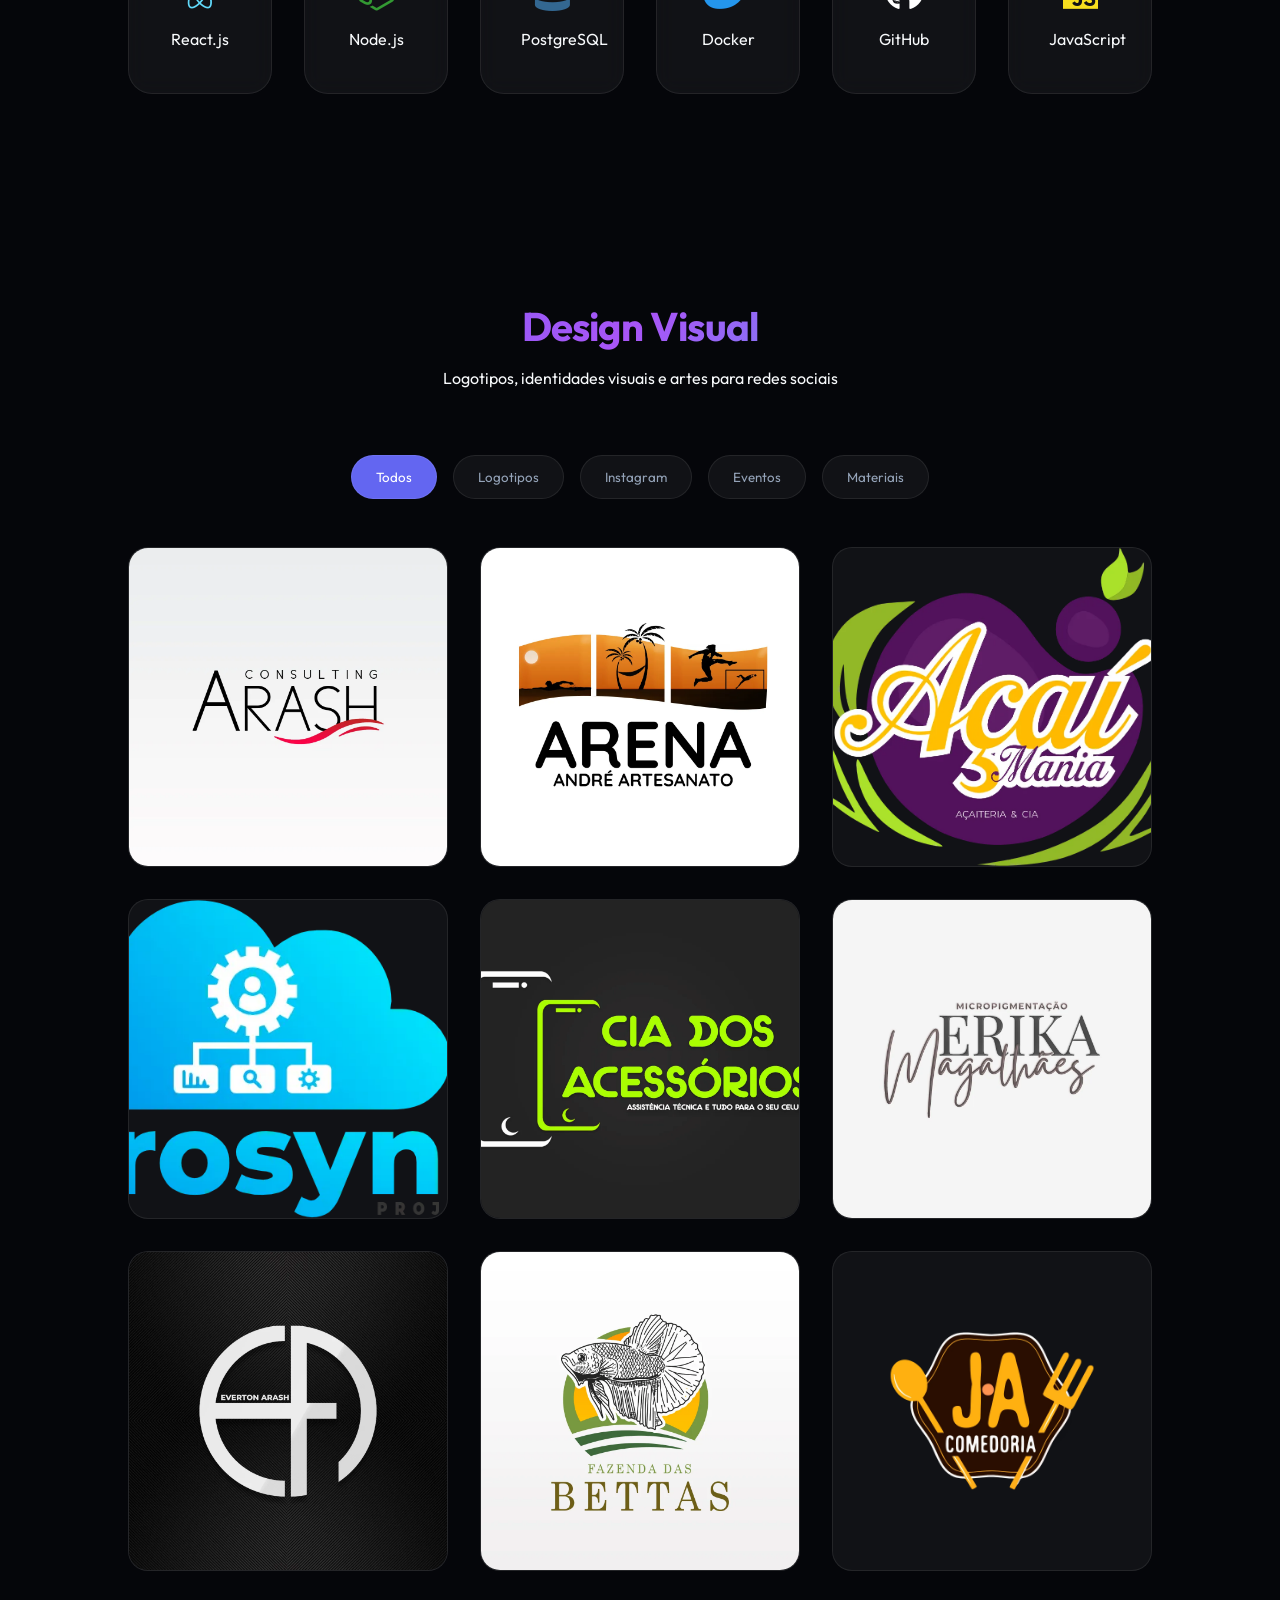
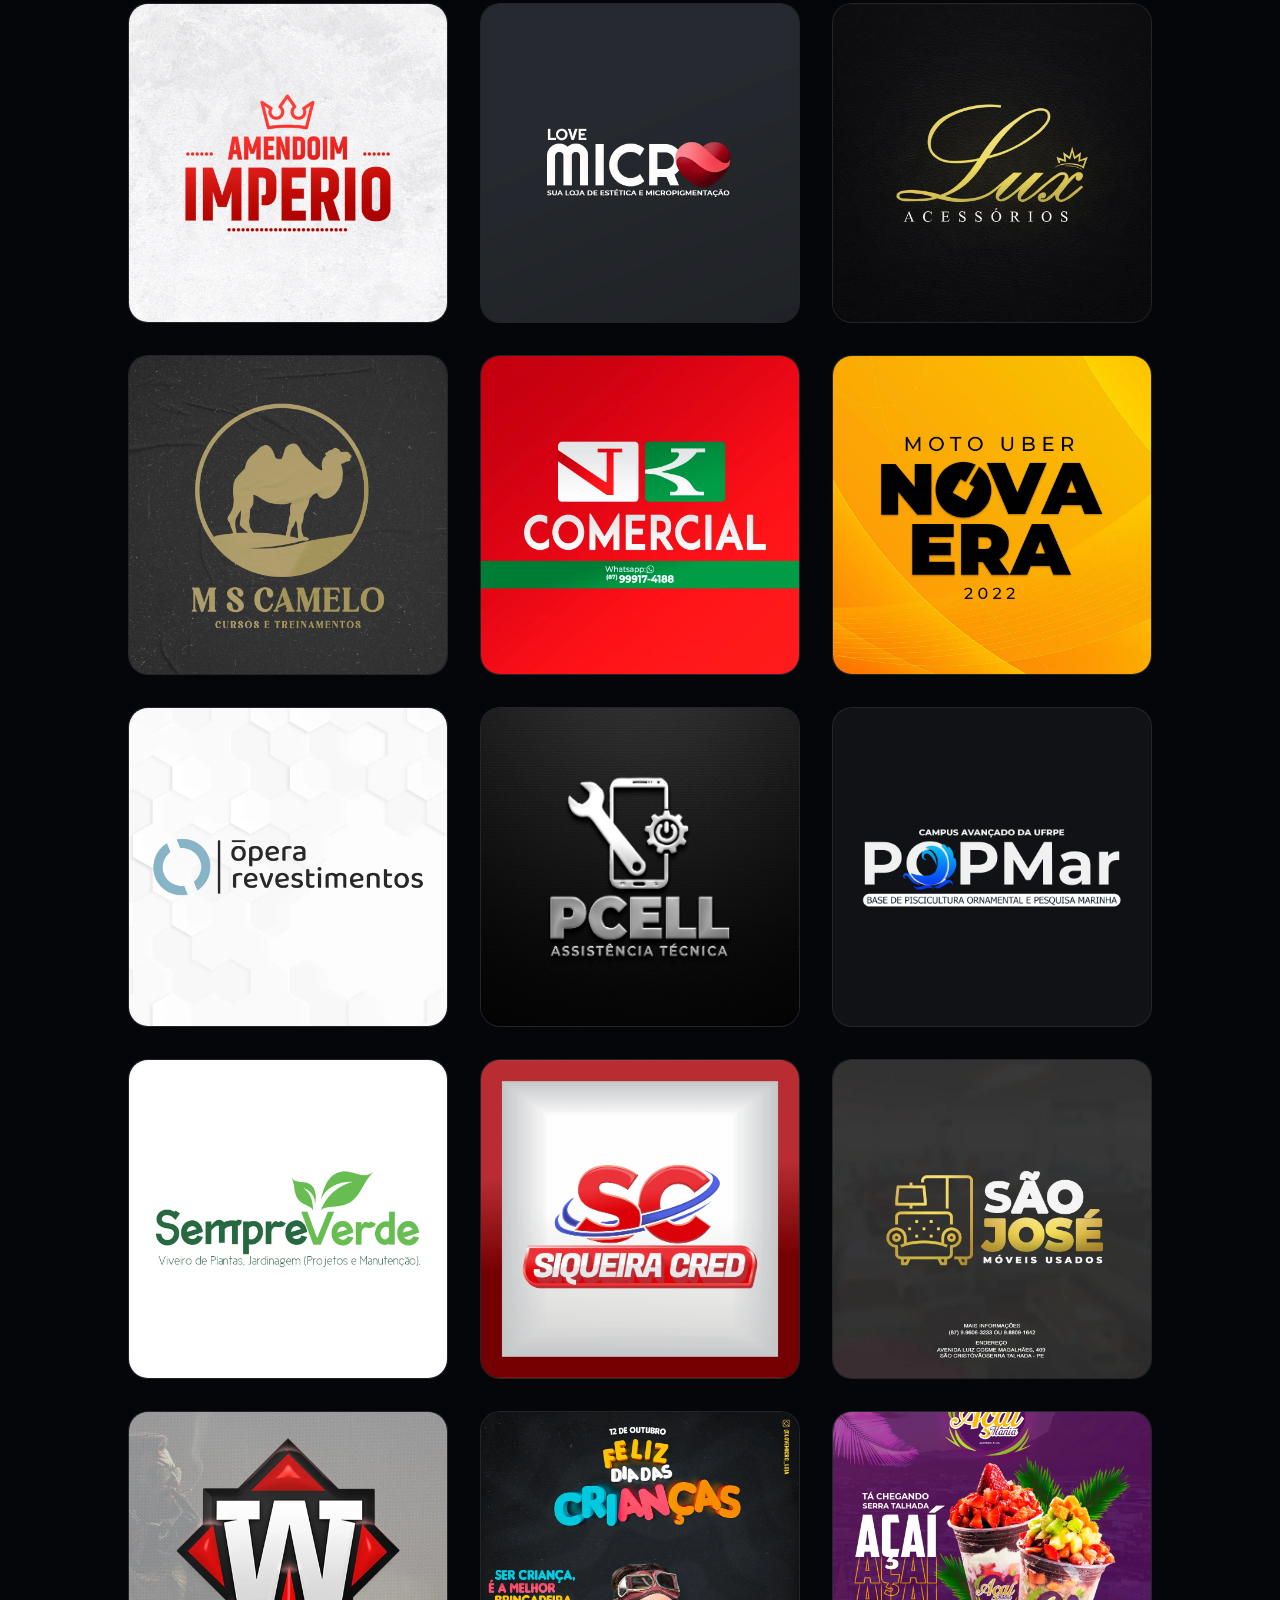
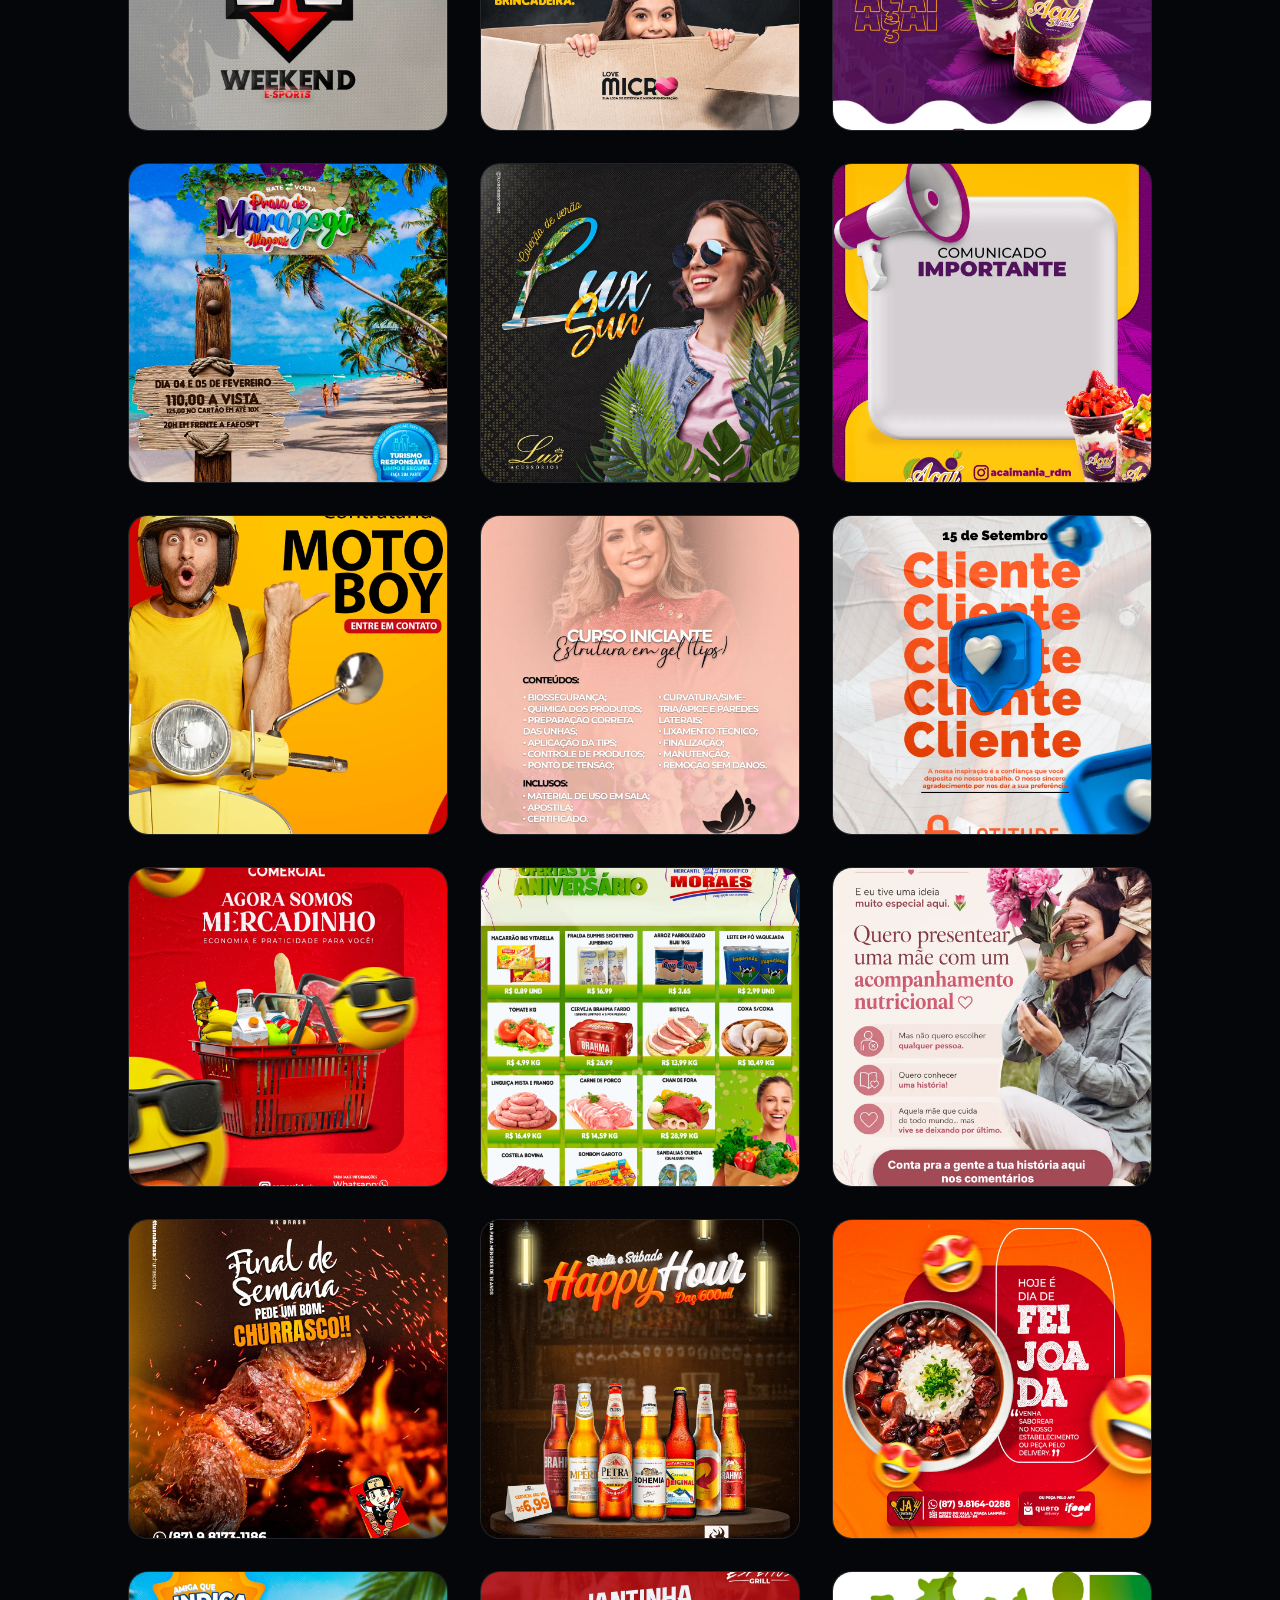
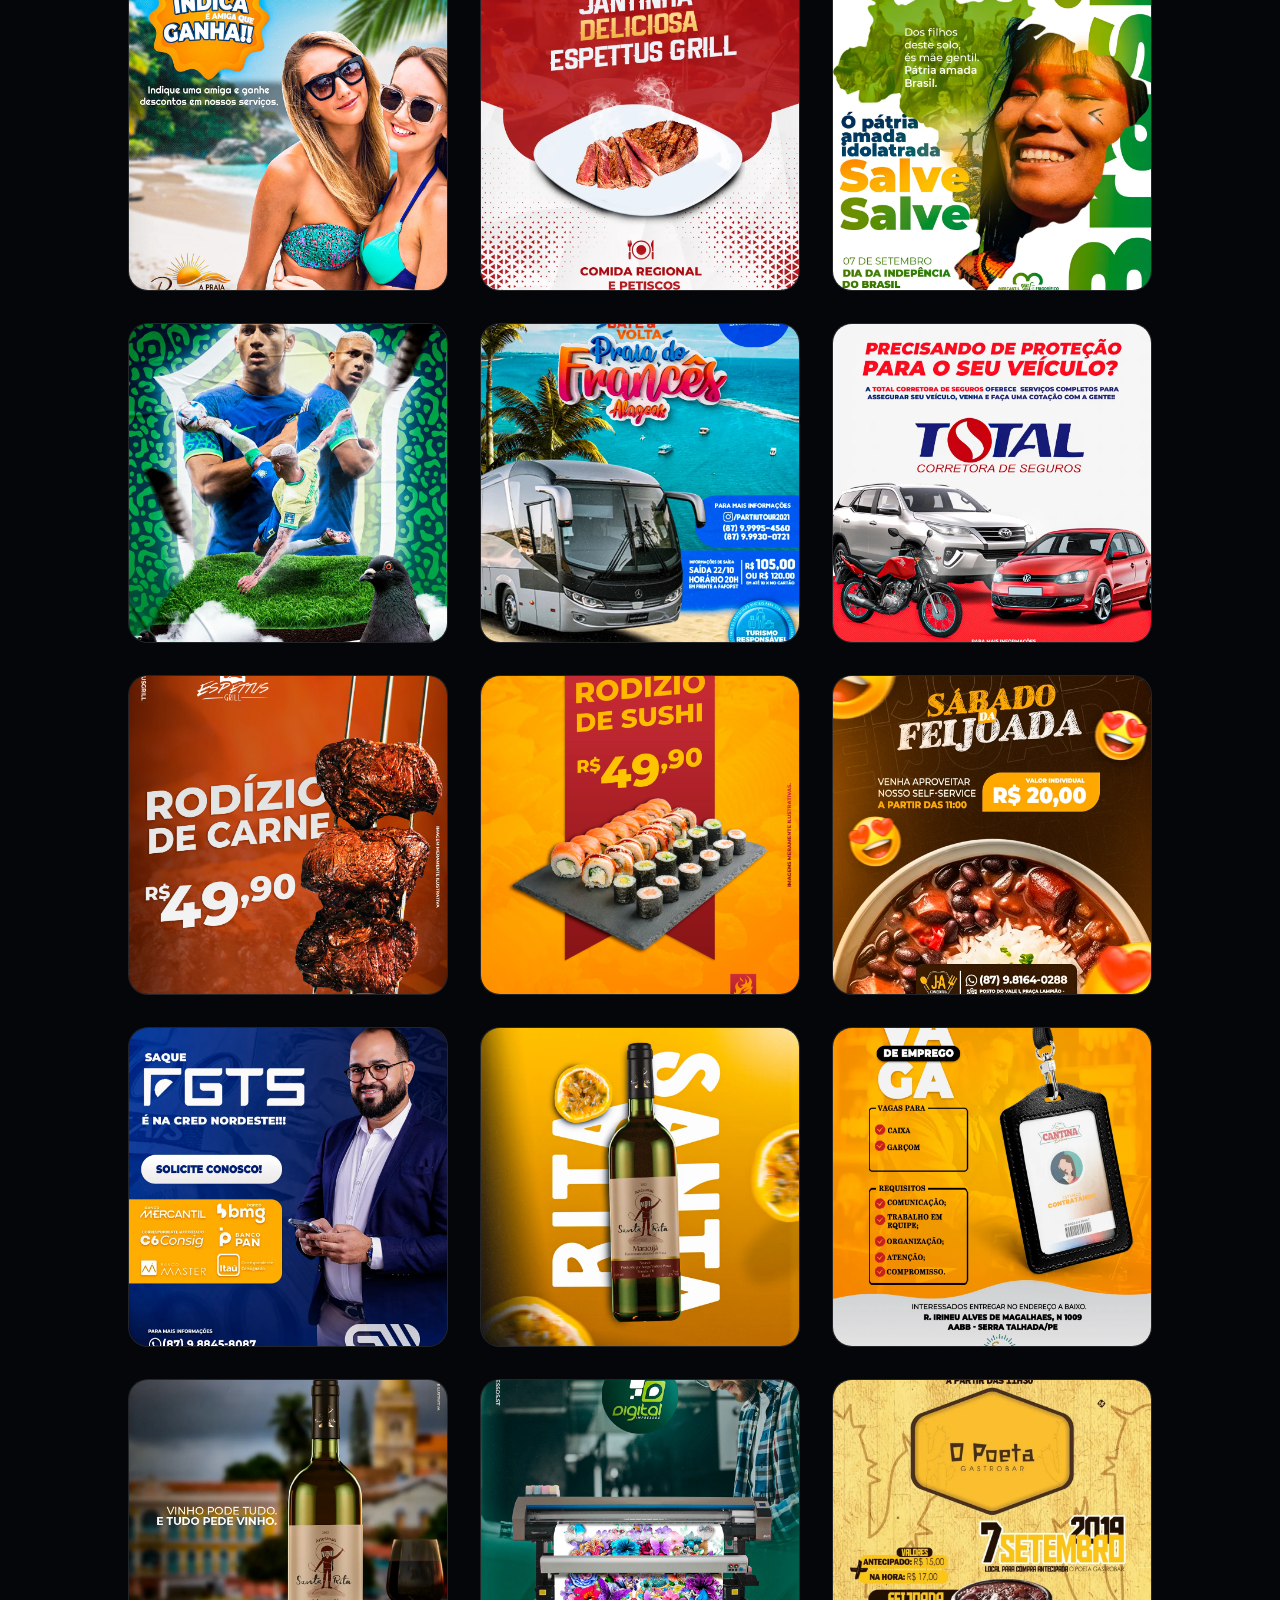
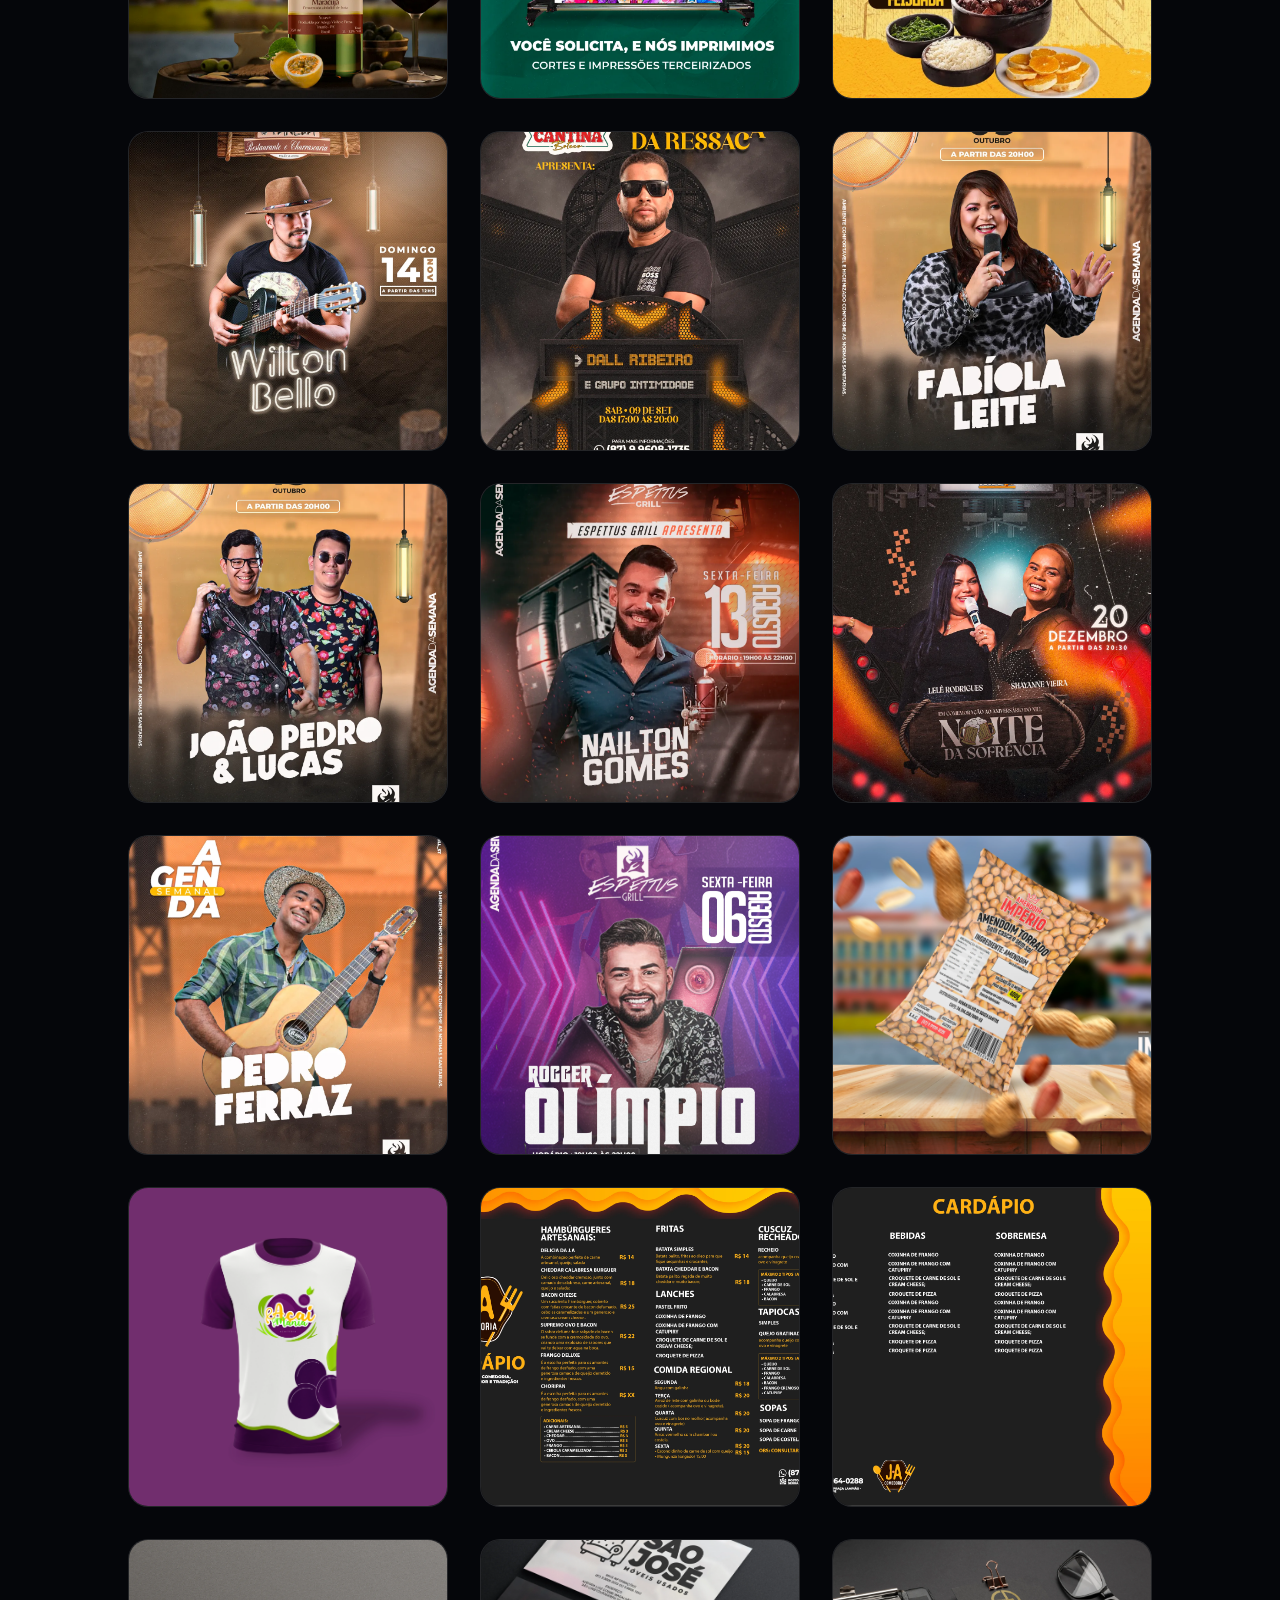
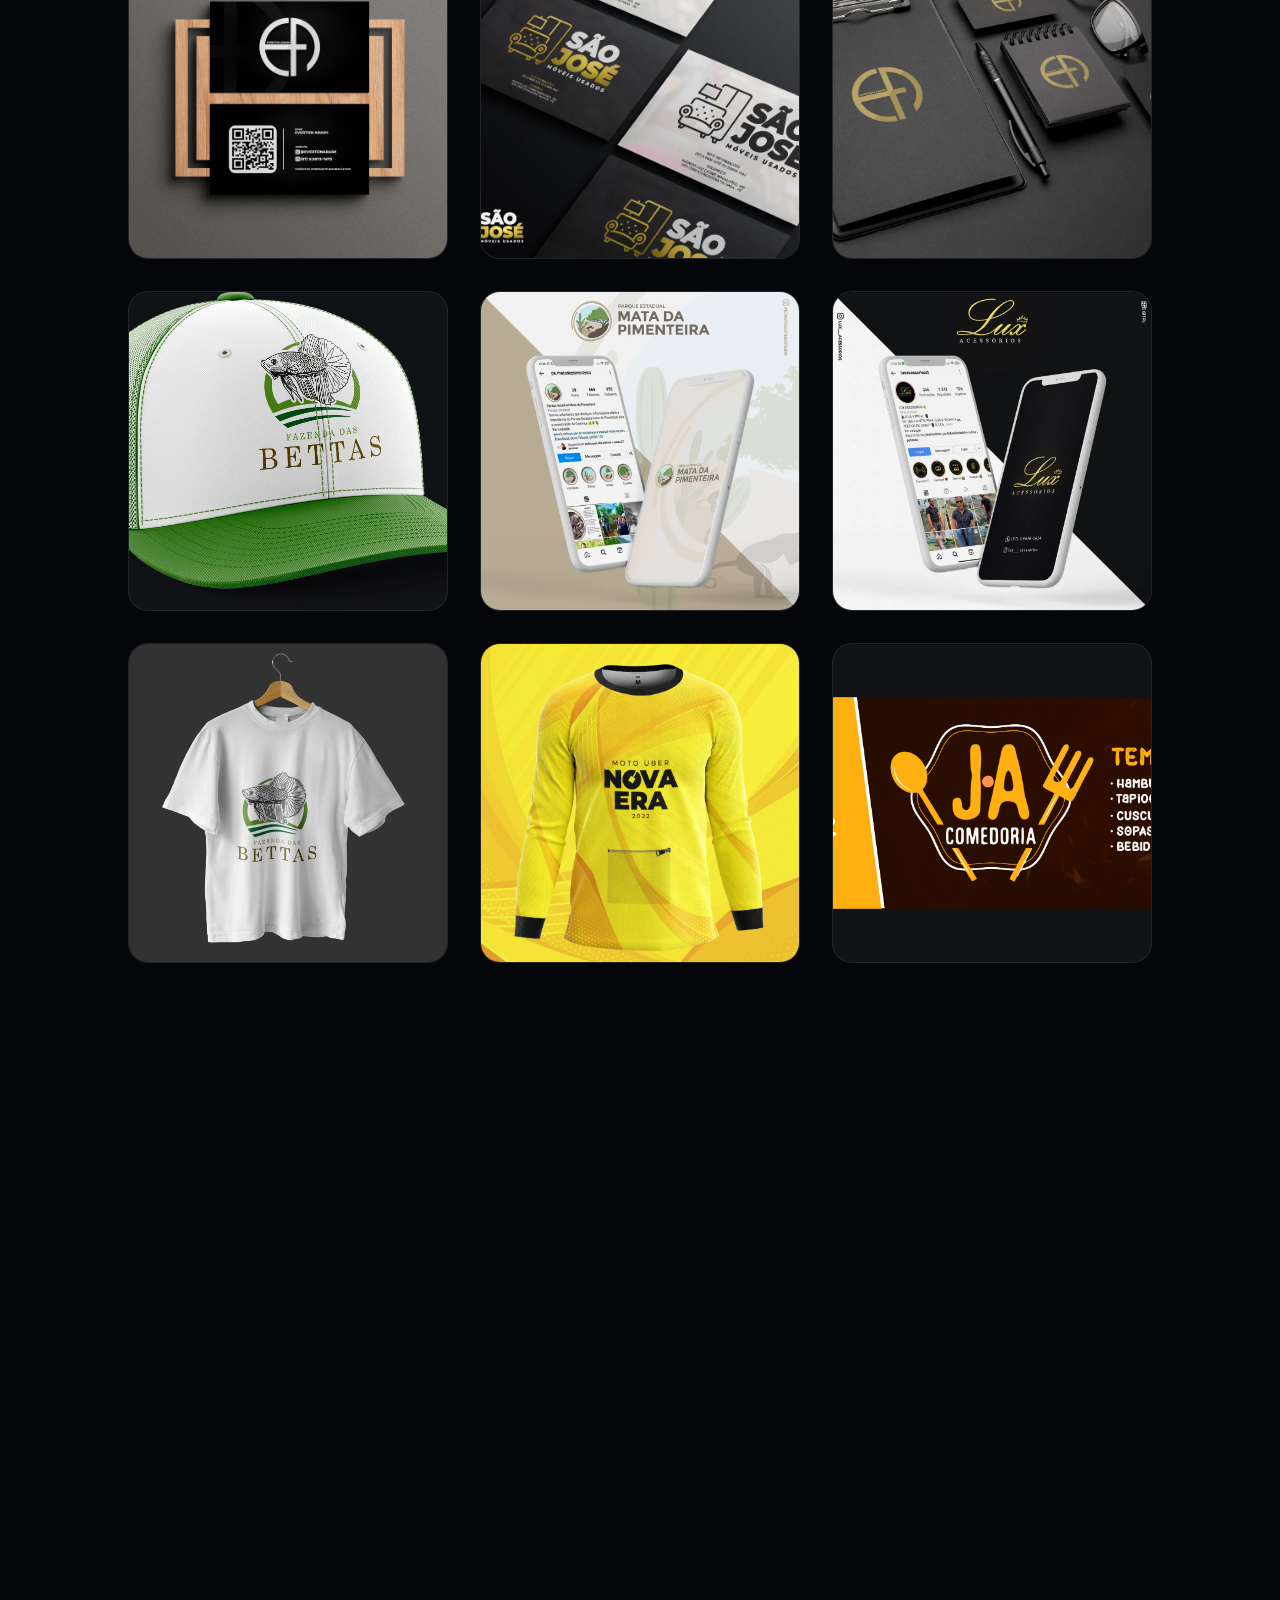
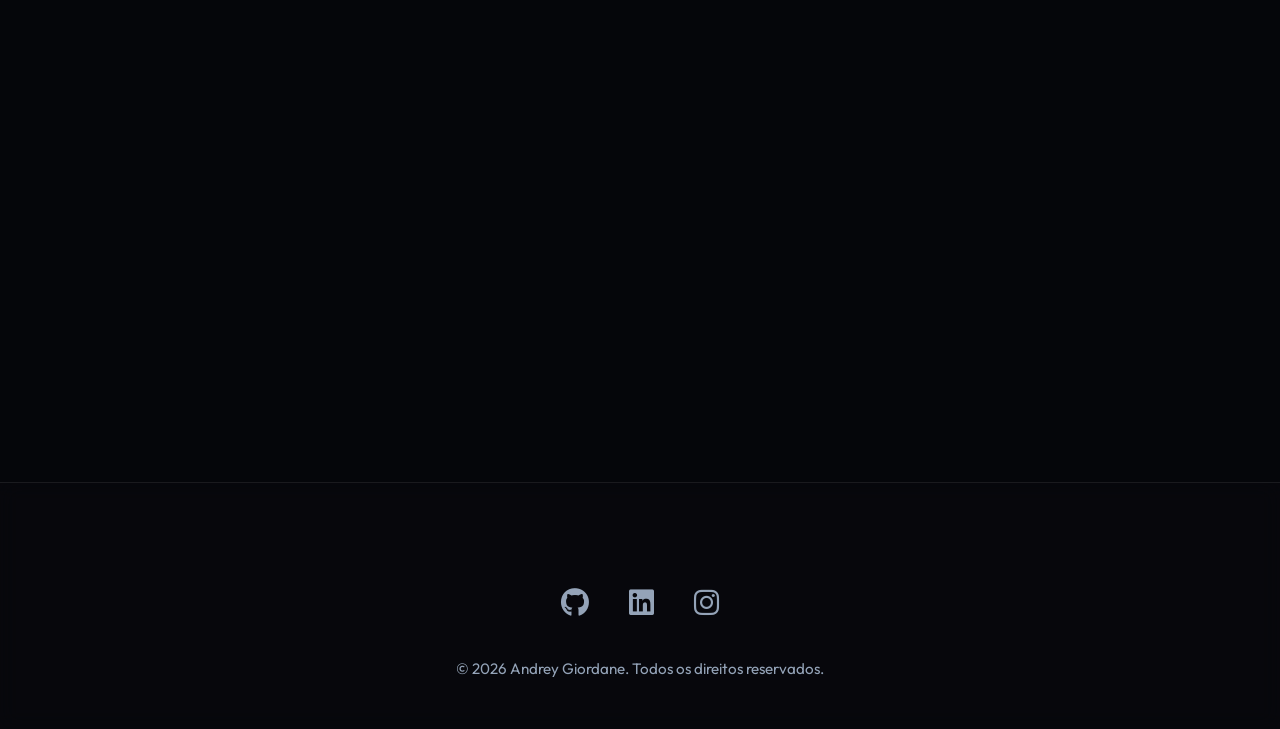
==== commit 67ccade6: "Fix footer and optimize mobile experience with 2-column grid" ====
--- a/index.html
+++ b/index.html
@@ -192,12 +192,14 @@
     </main>
 
     <footer>
-        <div class="social-links">
-            <a href="https://github.com/andreygiordane" target="_blank"><i class="fa-brands fa-github"></i></a>
-            <a href="https://www.linkedin.com/in/andreygiordane/" target="_blank"><i class="fa-brands fa-linkedin"></i></a>
-            <a href="https://www.instagram.com/andreygiordane/" target="_blank"><i class="fa-brands fa-instagram"></i></a>
+        <div class="footer-content">
+            <div class="social-links">
+                <a href="https://github.com/andreygiordane" target="_blank"><i class="fa-brands fa-github"></i></a>
+                <a href="https://www.linkedin.com/in/andreygiordane/" target="_blank"><i class="fa-brands fa-linkedin"></i></a>
+                <a href="https://www.instagram.com/andreygiordane/" target="_blank"><i class="fa-brands fa-instagram"></i></a>
+            </div>
+            <p class="footer-text">&copy; 2026 Andrey Giordane. Todos os direitos reservados.</p>
         </div>
-        <p>&copy; 2026 Andrey Giordane. Todos os direitos reservados.</p>
     </footer>
 
     <!-- Lightbox -->
--- a/style.css
+++ b/style.css
@@ -276,7 +276,7 @@
     overflow: hidden;
     background: var(--bg-card);
     border: 1px solid var(--glass-border);
-    aspect-ratio: 4/5;
+    aspect-ratio: 1/1; /* Square cards look better in grid */
     transition: var(--transition);
     cursor: pointer;
 }
@@ -430,7 +430,43 @@
     transform: rotate(90deg);
 }
 
-/* Dev Modal Styles */
+/* Footer Corrected */
+footer {
+    padding: 6rem 5% 3rem;
+    text-align: center;
+    border-top: 1px solid var(--glass-border);
+    margin-top: 8rem;
+    background: rgba(10, 11, 16, 0.4);
+    backdrop-filter: blur(10px);
+}
+
+.footer-content {
+    max-width: 1200px;
+    margin: 0 auto;
+}
+
+.social-links {
+    display: flex;
+    justify-content: center;
+    gap: 2.5rem;
+    margin-bottom: 2rem;
+}
+
+.social-links a {
+    font-size: 1.8rem;
+    color: var(--text-muted);
+    transition: var(--transition);
+}
+
+.social-links a:hover {
+    color: var(--primary);
+    transform: translateY(-5px);
+}
+
+.footer-text {
+    color: var(--text-muted);
+    font-size: 0.95rem;
+}
 .dev-modal {
     position: fixed;
     top: 0;
@@ -519,7 +555,7 @@
     color: var(--accent);
 }
 
-/* Footer */
+/* Responsive Optimization */
 @media (max-width: 1024px) {
     .hero {
         flex-direction: column;
@@ -531,11 +567,54 @@
         width: 220px;
         height: 220px;
     }
+    .hero-content {
+        max-width: 100%;
+    }
 }
 
 @media (max-width: 768px) {
-    .hero h1 { font-size: 3rem; }
-    .dev-card { grid-template-columns: 1fr; gap: 2rem; }
-    .nav-links { display: none; }
-    .portfolio-grid { padding: 0 5%; }
-}
+    .hero h1 { font-size: 2.8rem; }
+    .hero p { font-size: 1.1rem; }
+    
+    .portfolio-grid {
+        grid-template-columns: repeat(2, 1fr); /* 2 columns on mobile */
+        gap: 1rem;
+    }
+    
+    .dev-grid {
+        grid-template-columns: 1fr;
+        gap: 2rem;
+    }
+
+    .tools-container {
+        gap: 2rem;
+    }
+
+    .tool-category h3 {
+        font-size: 1.2rem;
+    }
+
+    .tools-grid {
+        grid-template-columns: repeat(2, 1fr); /* 2 columns for tools too */
+    }
+    
+    .nav-links {
+        display: none; /* Consider a mobile menu later if needed */
+    }
+}
+
+@media (max-width: 480px) {
+    .portfolio-grid {
+        grid-template-columns: repeat(2, 1fr); /* Keep 2 columns but smaller */
+        gap: 0.8rem;
+    }
+    
+    .profile-img {
+        width: 180px;
+        height: 180px;
+    }
+
+    .section-header h2 {
+        font-size: 2rem;
+    }
+}
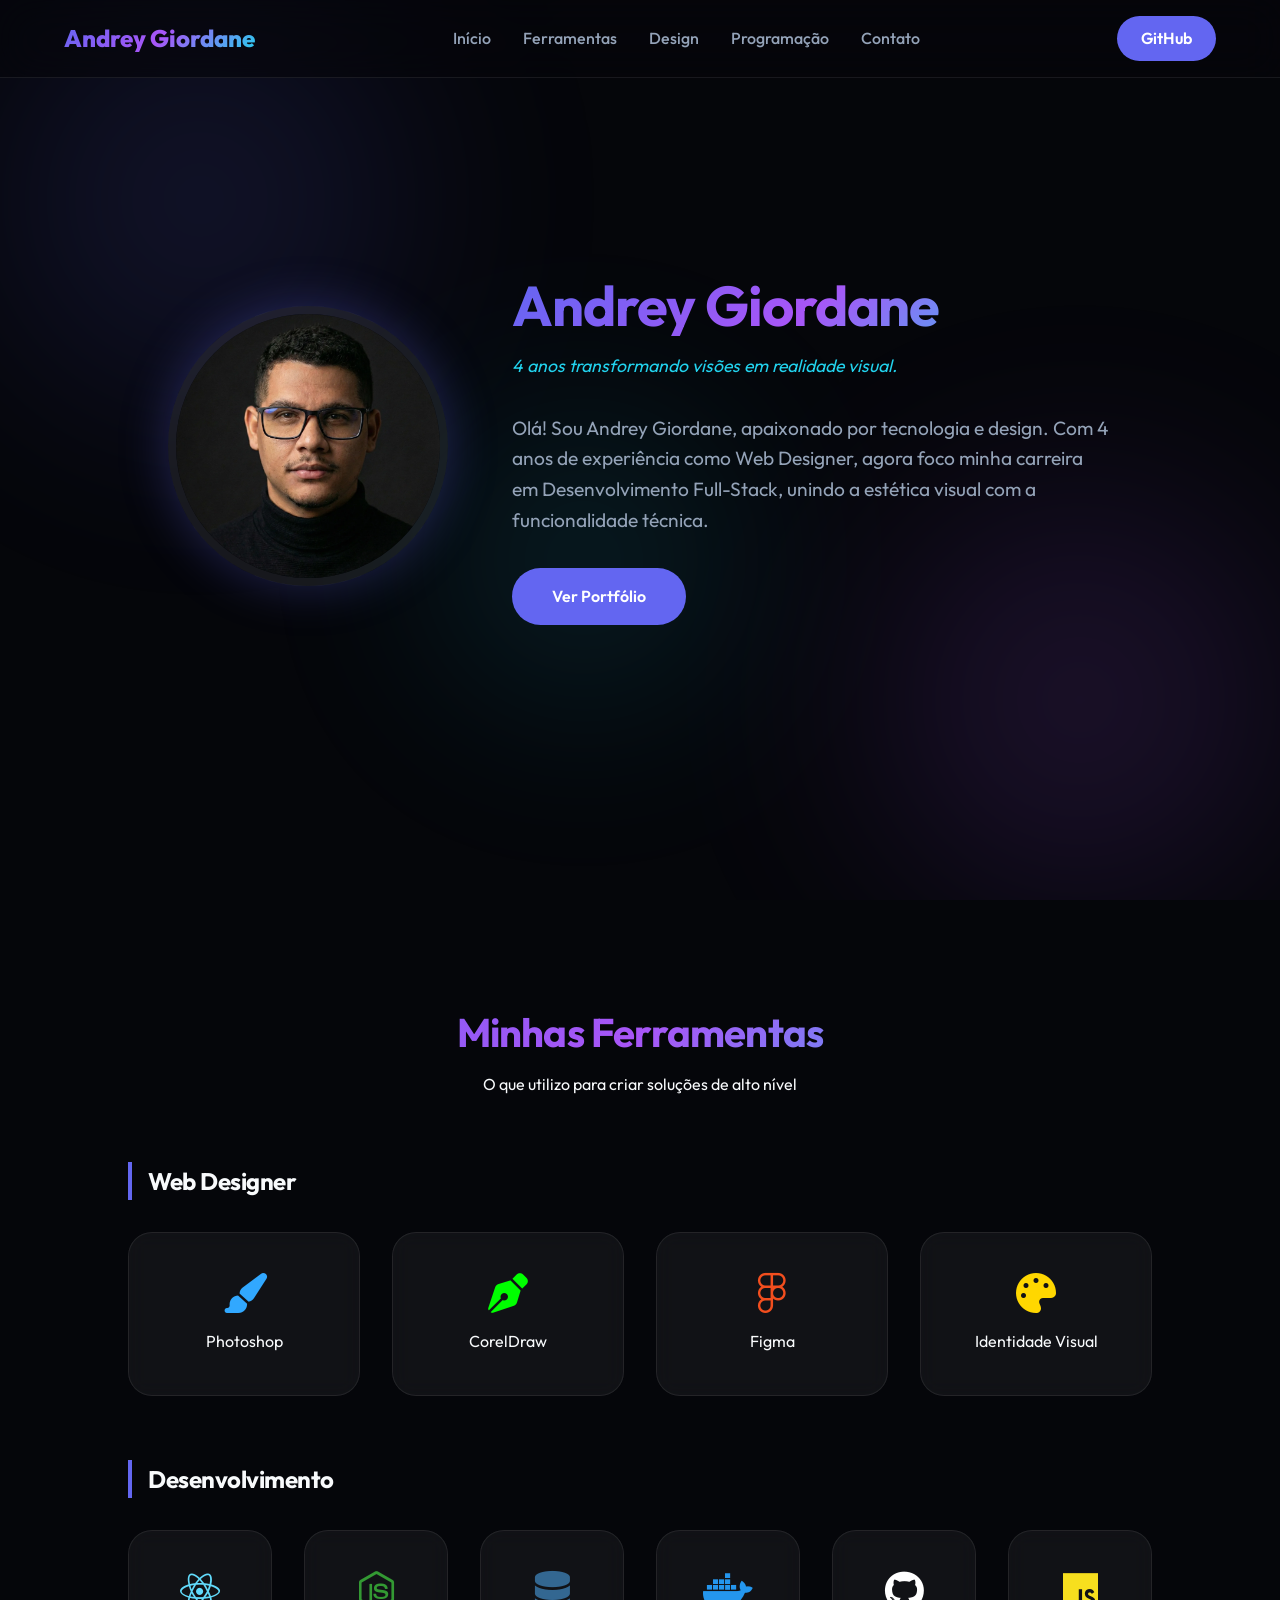
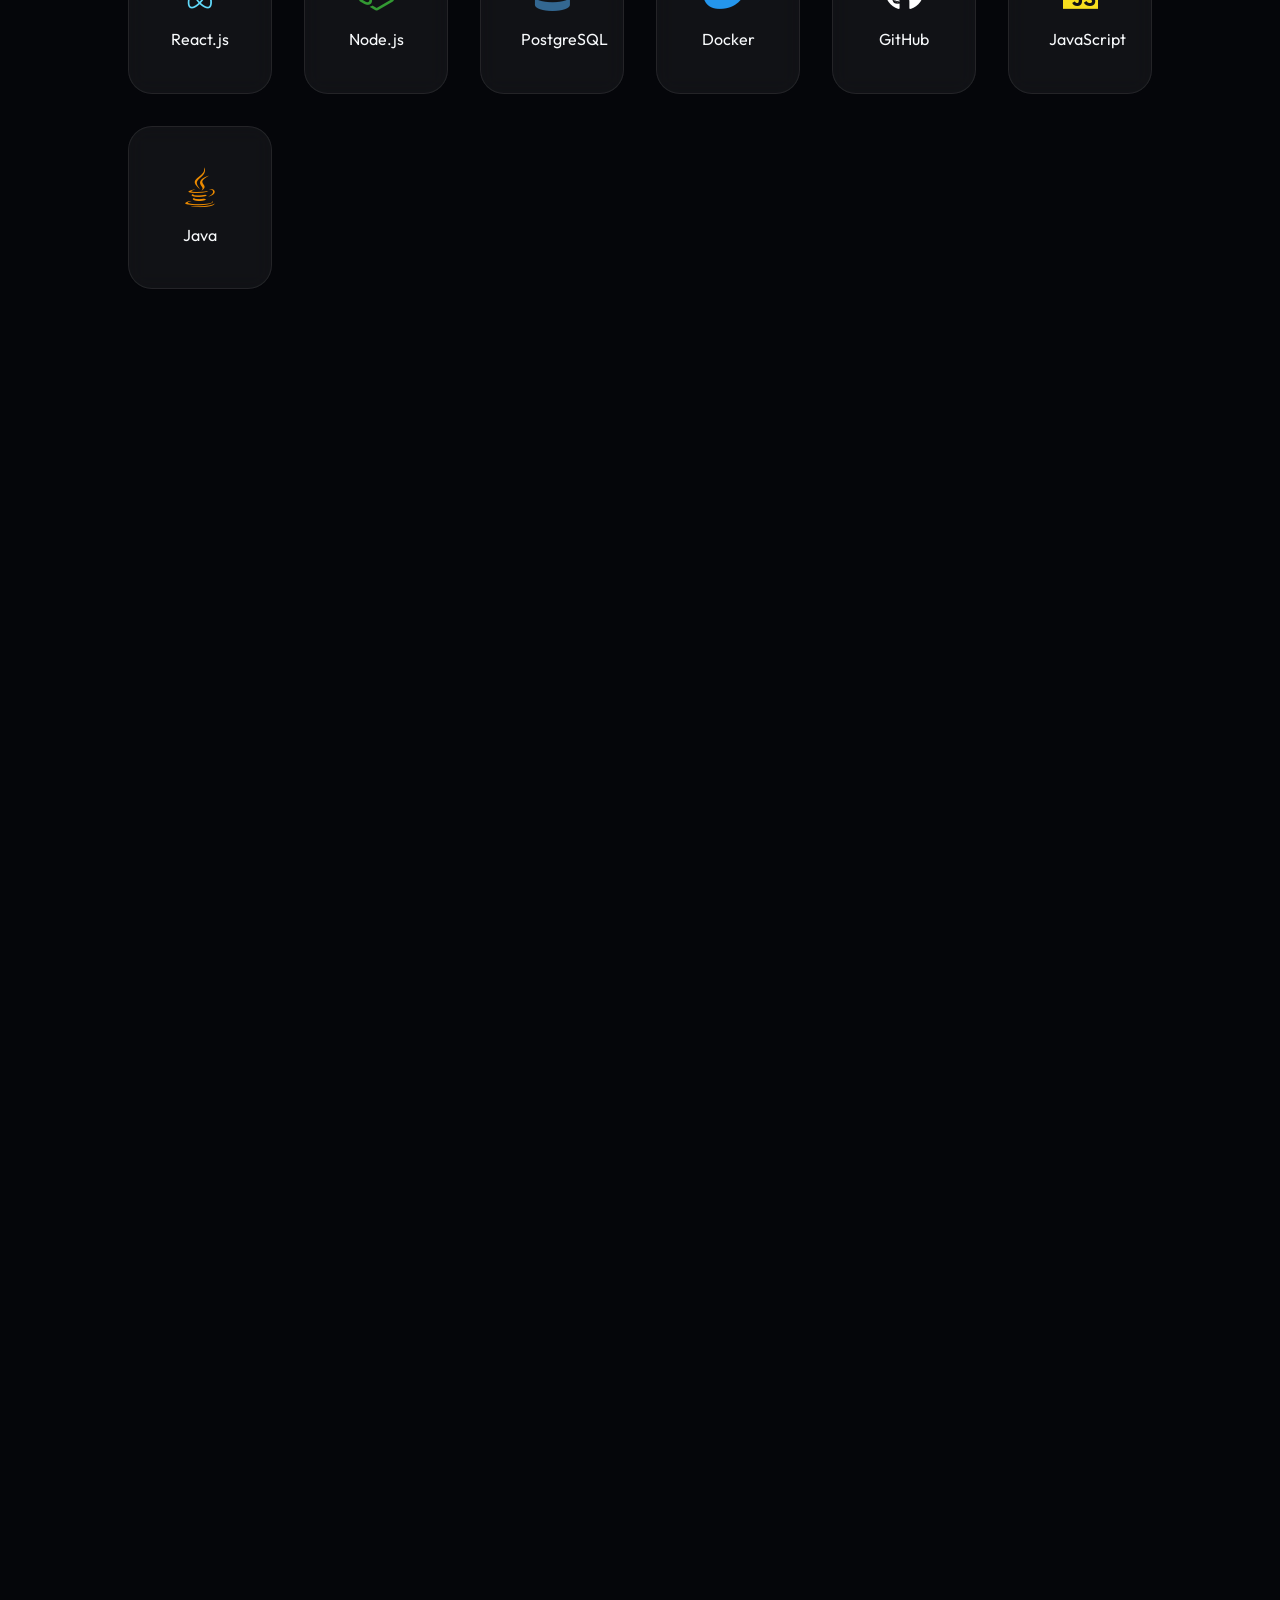
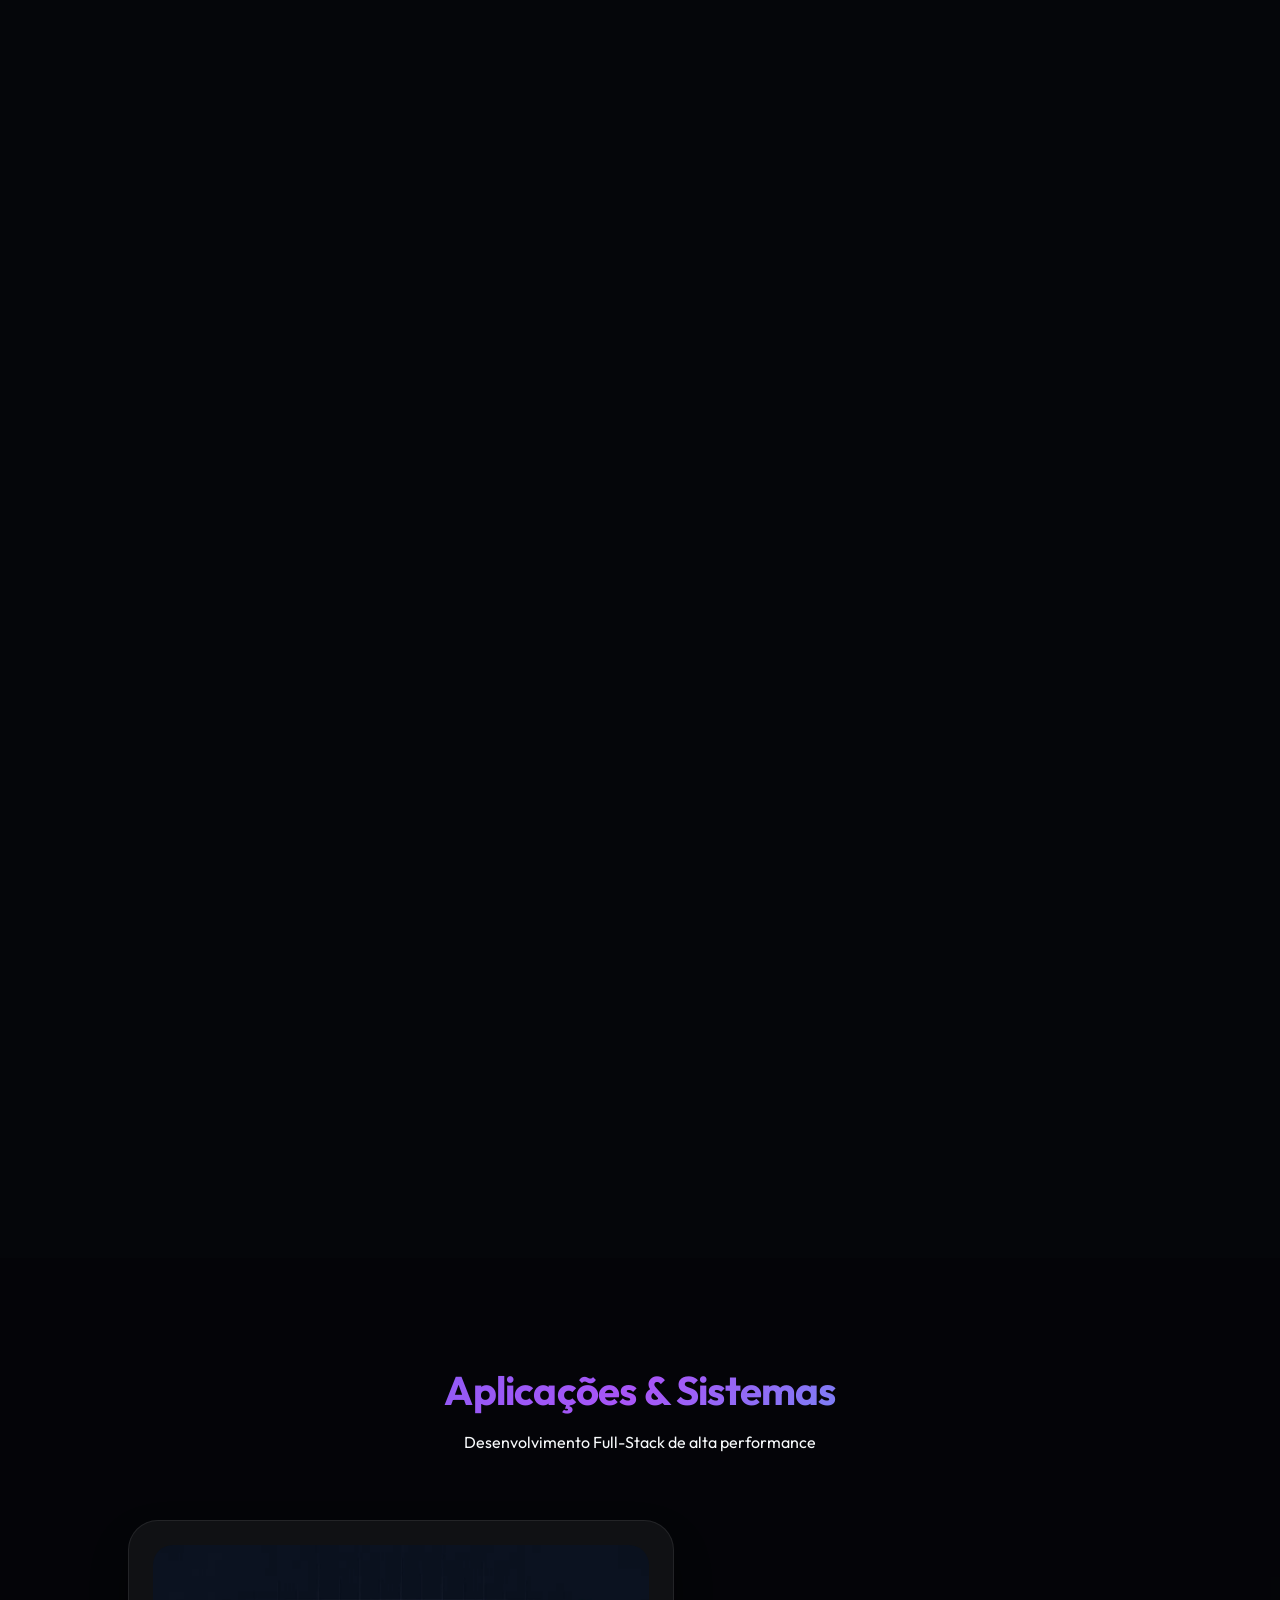
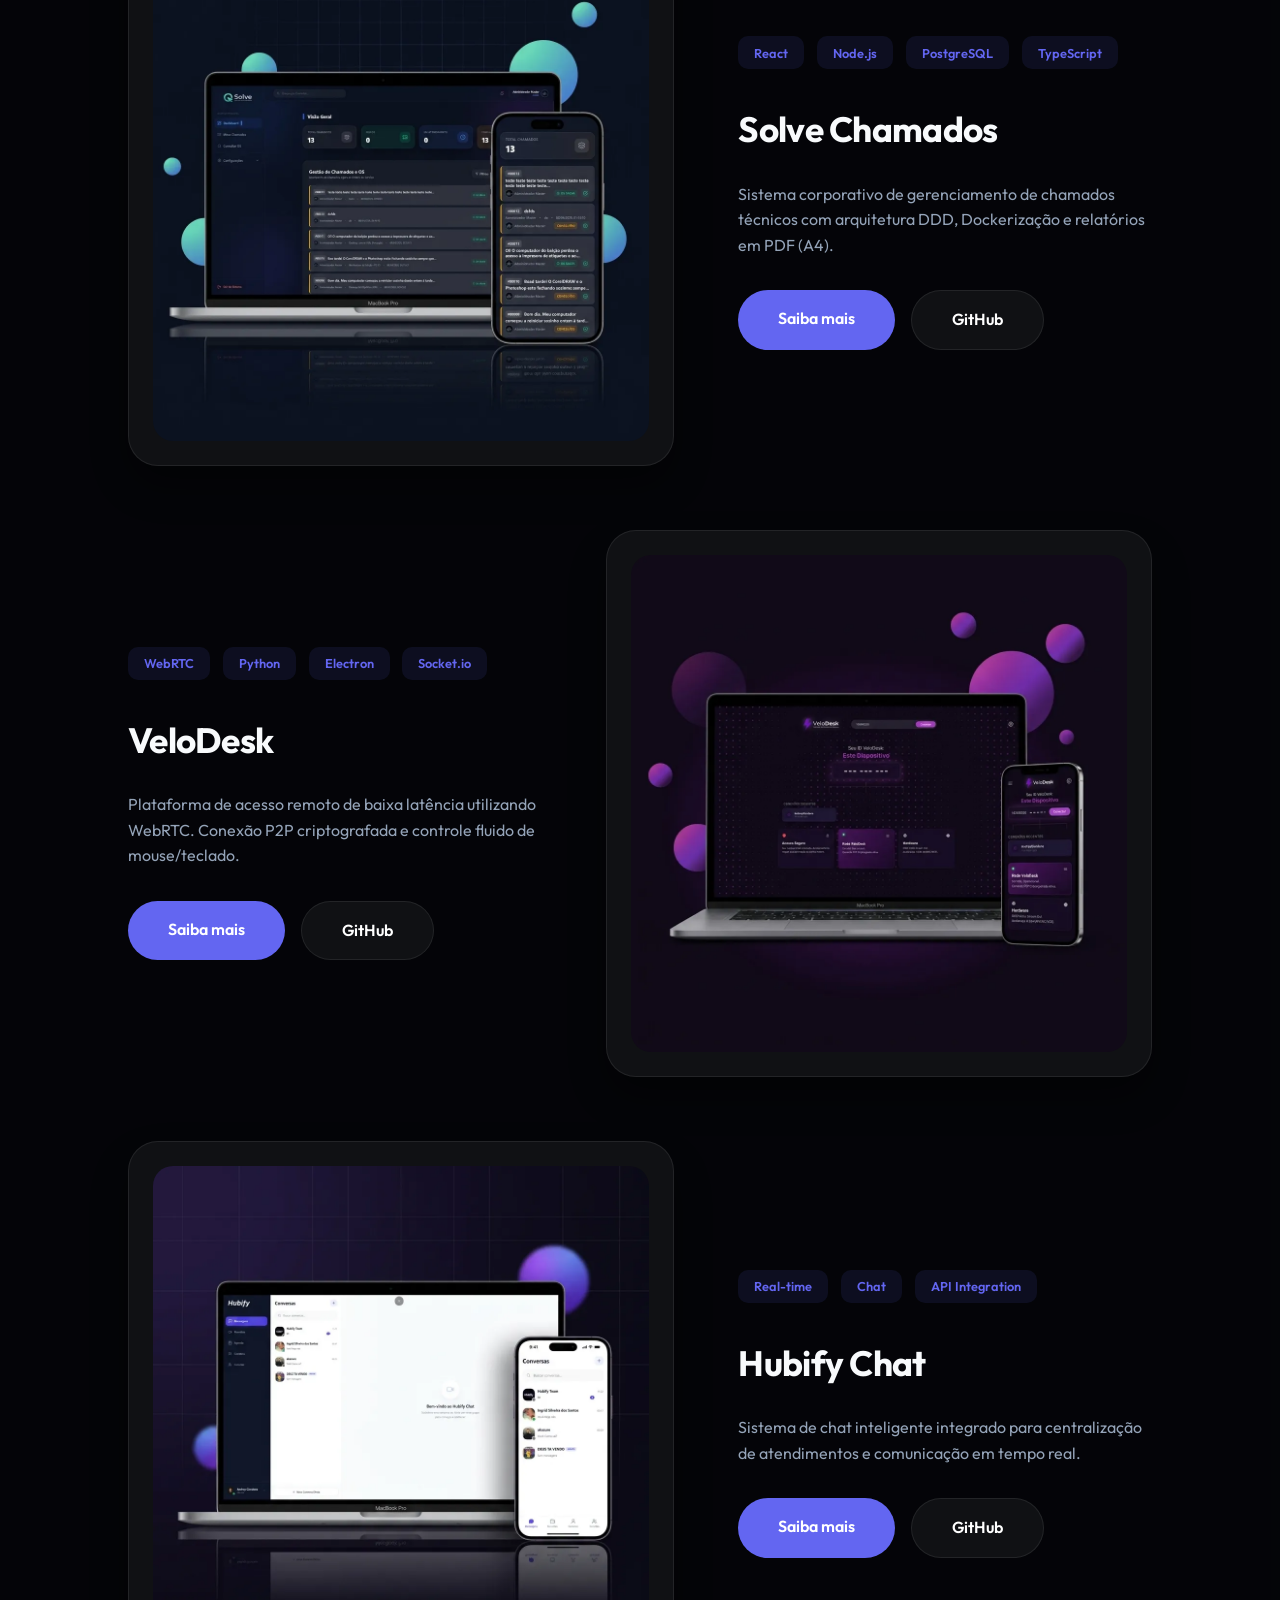
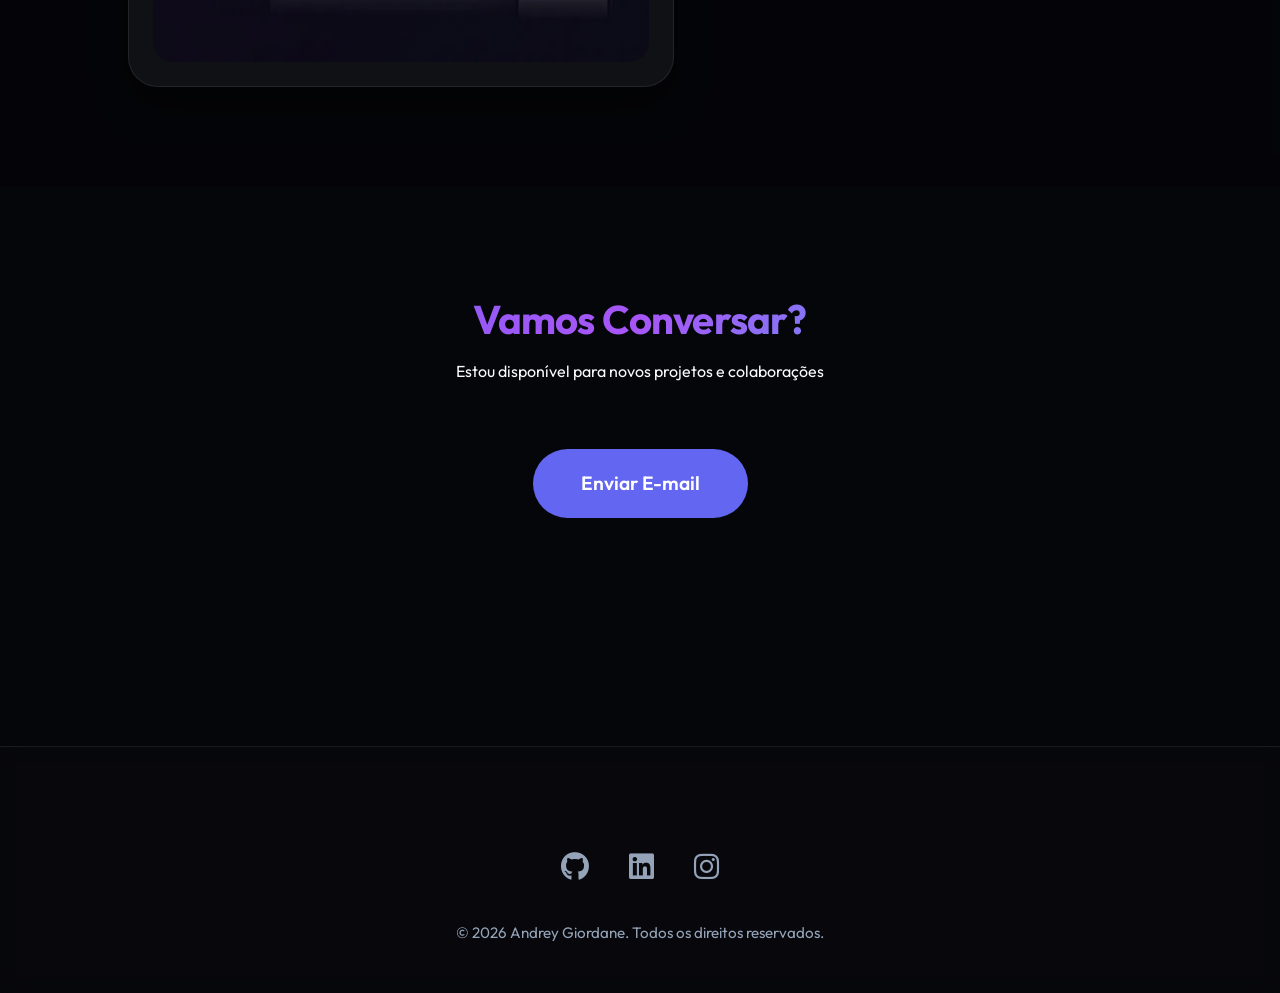
==== commit 2c5bc744: "Add Java to development tools" ====
--- a/index.html
+++ b/index.html
@@ -81,6 +81,7 @@
                         <div class="tool-card"><i class="fa-brands fa-docker" style="color: #2496ED;"></i><span>Docker</span></div>
                         <div class="tool-card"><i class="fa-brands fa-github" style="color: #FFF;"></i><span>GitHub</span></div>
                         <div class="tool-card"><i class="fa-brands fa-js" style="color: #F7DF1E;"></i><span>JavaScript</span></div>
+                        <div class="tool-card"><i class="fa-brands fa-java" style="color: #ED8B00;"></i><span>Java</span></div>
                     </div>
                 </div>
             </div>
--- a/style.css
+++ b/style.css
@@ -316,32 +316,35 @@
 }
 
 .dev-card {
-    display: grid;
-    grid-template-columns: 1.2fr 1fr;
+    display: flex;
+    flex-direction: row;
     gap: 4rem;
     align-items: center;
 }
 
 .dev-card:nth-child(even) {
-    direction: rtl;
-}
-
-.dev-card:nth-child(even) .dev-info {
-    direction: ltr;
+    flex-direction: row-reverse;
 }
 
 .dev-mockup {
+    flex: 1.2;
     background: var(--bg-card);
     border-radius: 30px;
-    padding: 1rem;
+    padding: 1.5rem;
     border: 1px solid var(--glass-border);
     box-shadow: 0 20px 40px rgba(0,0,0,0.4);
+    min-width: 300px;
 }
 
 .dev-mockup img {
     width: 100%;
+    height: auto;
     border-radius: 20px;
     display: block;
+}
+
+.dev-info {
+    flex: 1;
 }
 
 .dev-info h3 {
@@ -556,6 +559,93 @@
 }
 
 /* Responsive Optimization */
+/* Project Details Page Styles */
+.project-details-page {
+    padding: 120px 10% 60px;
+    min-height: 100vh;
+    display: flex;
+    flex-direction: column;
+    align-items: center;
+}
+
+.details-container {
+    background: var(--glass-bg);
+    border: 1px solid var(--glass-border);
+    backdrop-filter: blur(20px);
+    padding: 4rem;
+    border-radius: 30px;
+    max-width: 900px;
+    width: 100%;
+}
+
+.back-btn {
+    display: inline-flex;
+    align-items: center;
+    gap: 10px;
+    color: var(--text-muted);
+    margin-bottom: 2rem;
+    transition: var(--transition);
+    text-decoration: none;
+    font-weight: 600;
+}
+
+.back-btn:hover {
+    color: var(--primary);
+    transform: translateX(-5px);
+}
+
+.details-header {
+    margin-bottom: 3rem;
+}
+
+.details-header h1 {
+    font-size: 3.5rem;
+    margin-bottom: 1.5rem;
+}
+
+.details-mockup {
+    width: 100%;
+    border-radius: 20px;
+    margin-bottom: 3rem;
+    border: 1px solid var(--glass-border);
+    box-shadow: 0 20px 50px rgba(0,0,0,0.3);
+}
+
+.details-content h2 {
+    color: var(--primary);
+    margin: 2rem 0 1rem;
+}
+
+.details-content p {
+    font-size: 1.2rem;
+    line-height: 1.8;
+    color: var(--text-muted);
+}
+
+.features-list {
+    list-style: none;
+    margin-top: 2rem;
+}
+
+.features-list li {
+    margin-bottom: 1rem;
+    display: flex;
+    align-items: center;
+    gap: 15px;
+    font-size: 1.1rem;
+}
+
+.features-list li i {
+    color: var(--accent);
+}
+
+.tech-stack-details {
+    display: flex;
+    flex-wrap: wrap;
+    gap: 1rem;
+    margin-top: 2rem;
+}
+
 @media (max-width: 1024px) {
     .hero {
         flex-direction: column;
@@ -582,8 +672,32 @@
     }
     
     .dev-grid {
-        grid-template-columns: 1fr;
+        gap: 6rem;
+    }
+
+    .dev-card, .dev-card:nth-child(even) {
+        flex-direction: column;
+        text-align: center;
         gap: 2rem;
+    }
+
+    .dev-mockup {
+        order: -1;
+        width: 100%;
+        min-width: unset;
+        padding: 1rem;
+    }
+
+    .dev-info {
+        width: 100%;
+    }
+
+    .dev-info h3 {
+        font-size: 1.8rem;
+    }
+
+    .tech-tags {
+        justify-content: center;
     }
 
     .tools-container {
@@ -600,6 +714,29 @@
     
     .nav-links {
         display: none; /* Consider a mobile menu later if needed */
+    }
+}
+
+@media (max-width: 768px) {
+    .project-details-page {
+        padding: 80px 0 0; /* No side padding for a 'free' page */
+    }
+    
+    .details-container {
+        padding: 2rem 1.5rem;
+        border-radius: 0; /* Remove radius for full-screen feel */
+        border-left: none;
+        border-right: none;
+    }
+
+    .details-header h1 {
+        font-size: 2.5rem;
+    }
+
+    .details-mockup {
+        border-radius: 0;
+        margin: 0 -1.5rem 2rem;
+        width: calc(100% + 3rem);
     }
 }
 
@@ -618,3 +755,22 @@
         font-size: 2rem;
     }
 }
+/* Reveal Animations */
+.reveal {
+    opacity: 0;
+    transform: translateY(30px);
+    transition: all 0.8s ease-out;
+}
+
+.reveal.visible {
+    opacity: 1;
+    transform: translateY(0);
+}
+
+/* Ensure visibility if JS is disabled or fails */
+@media (prefers-reduced-motion: reduce) {
+    .reveal {
+        opacity: 1;
+        transform: none;
+    }
+}
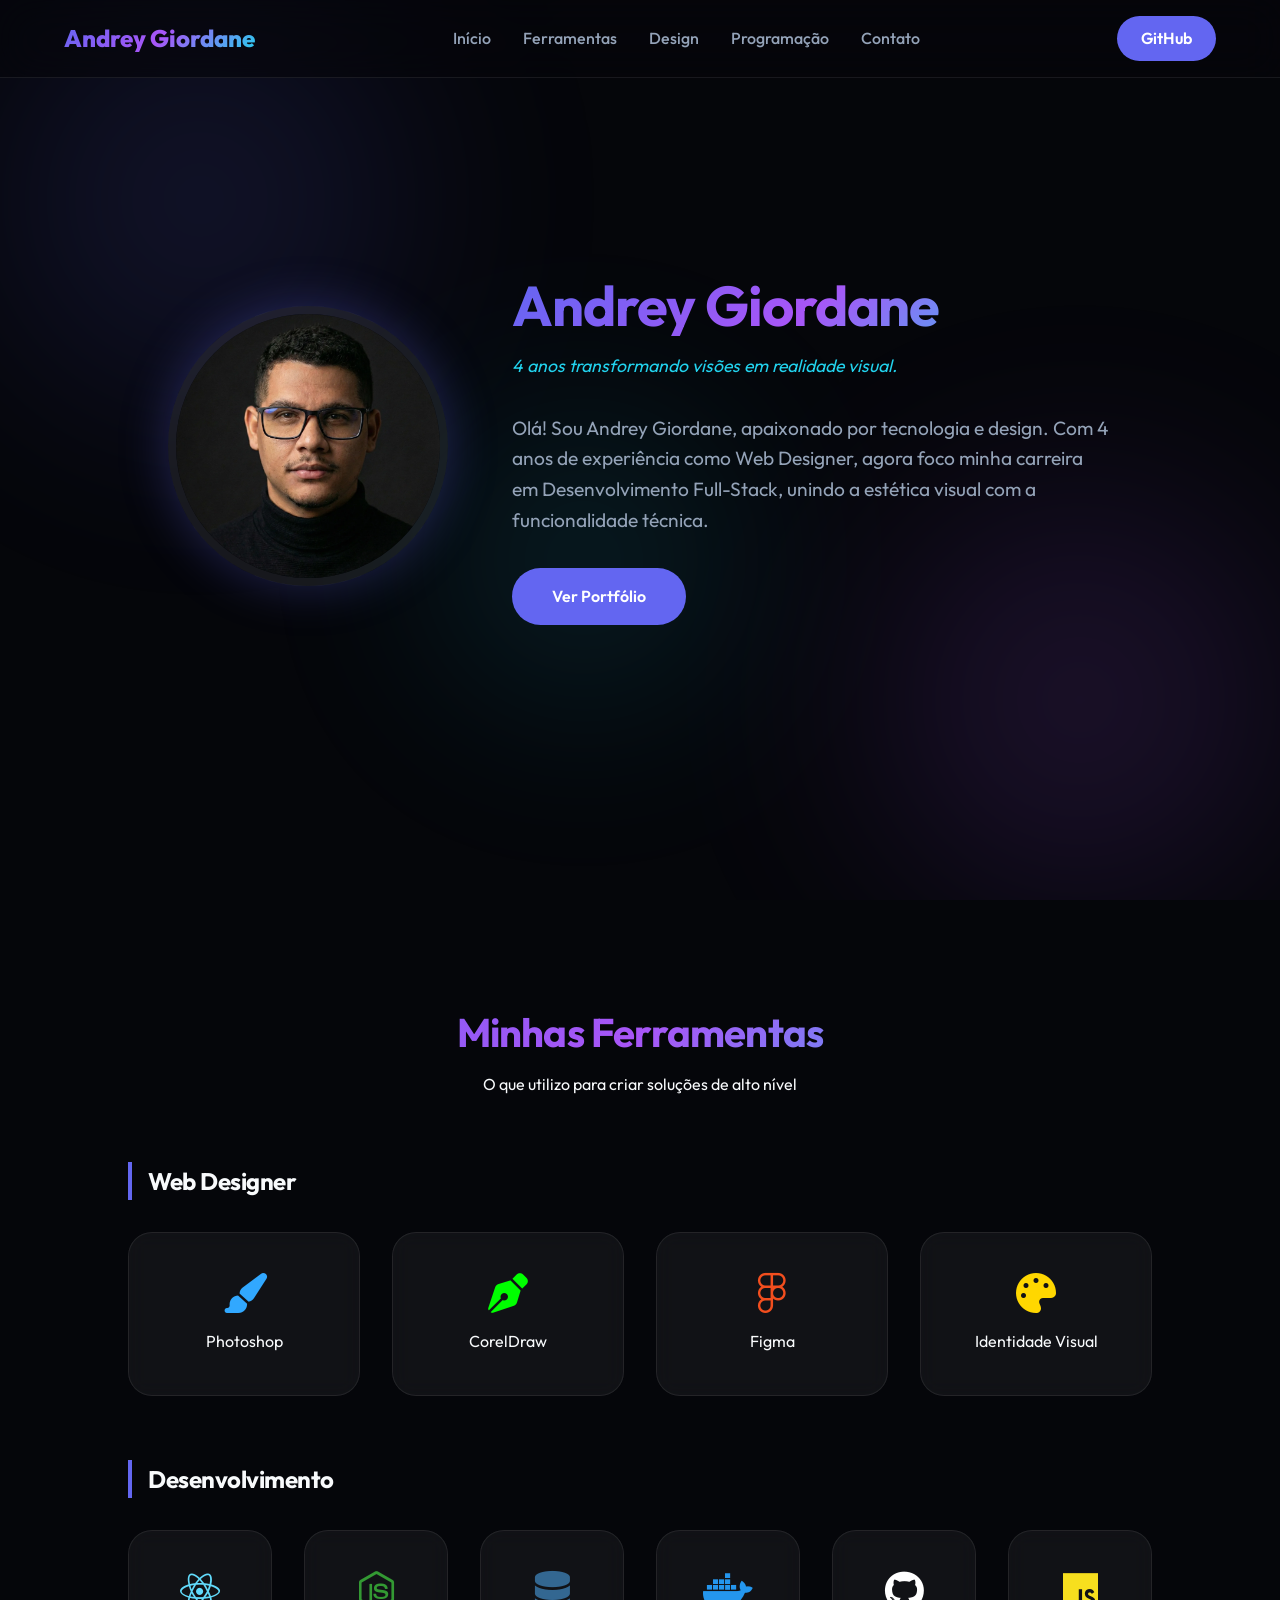
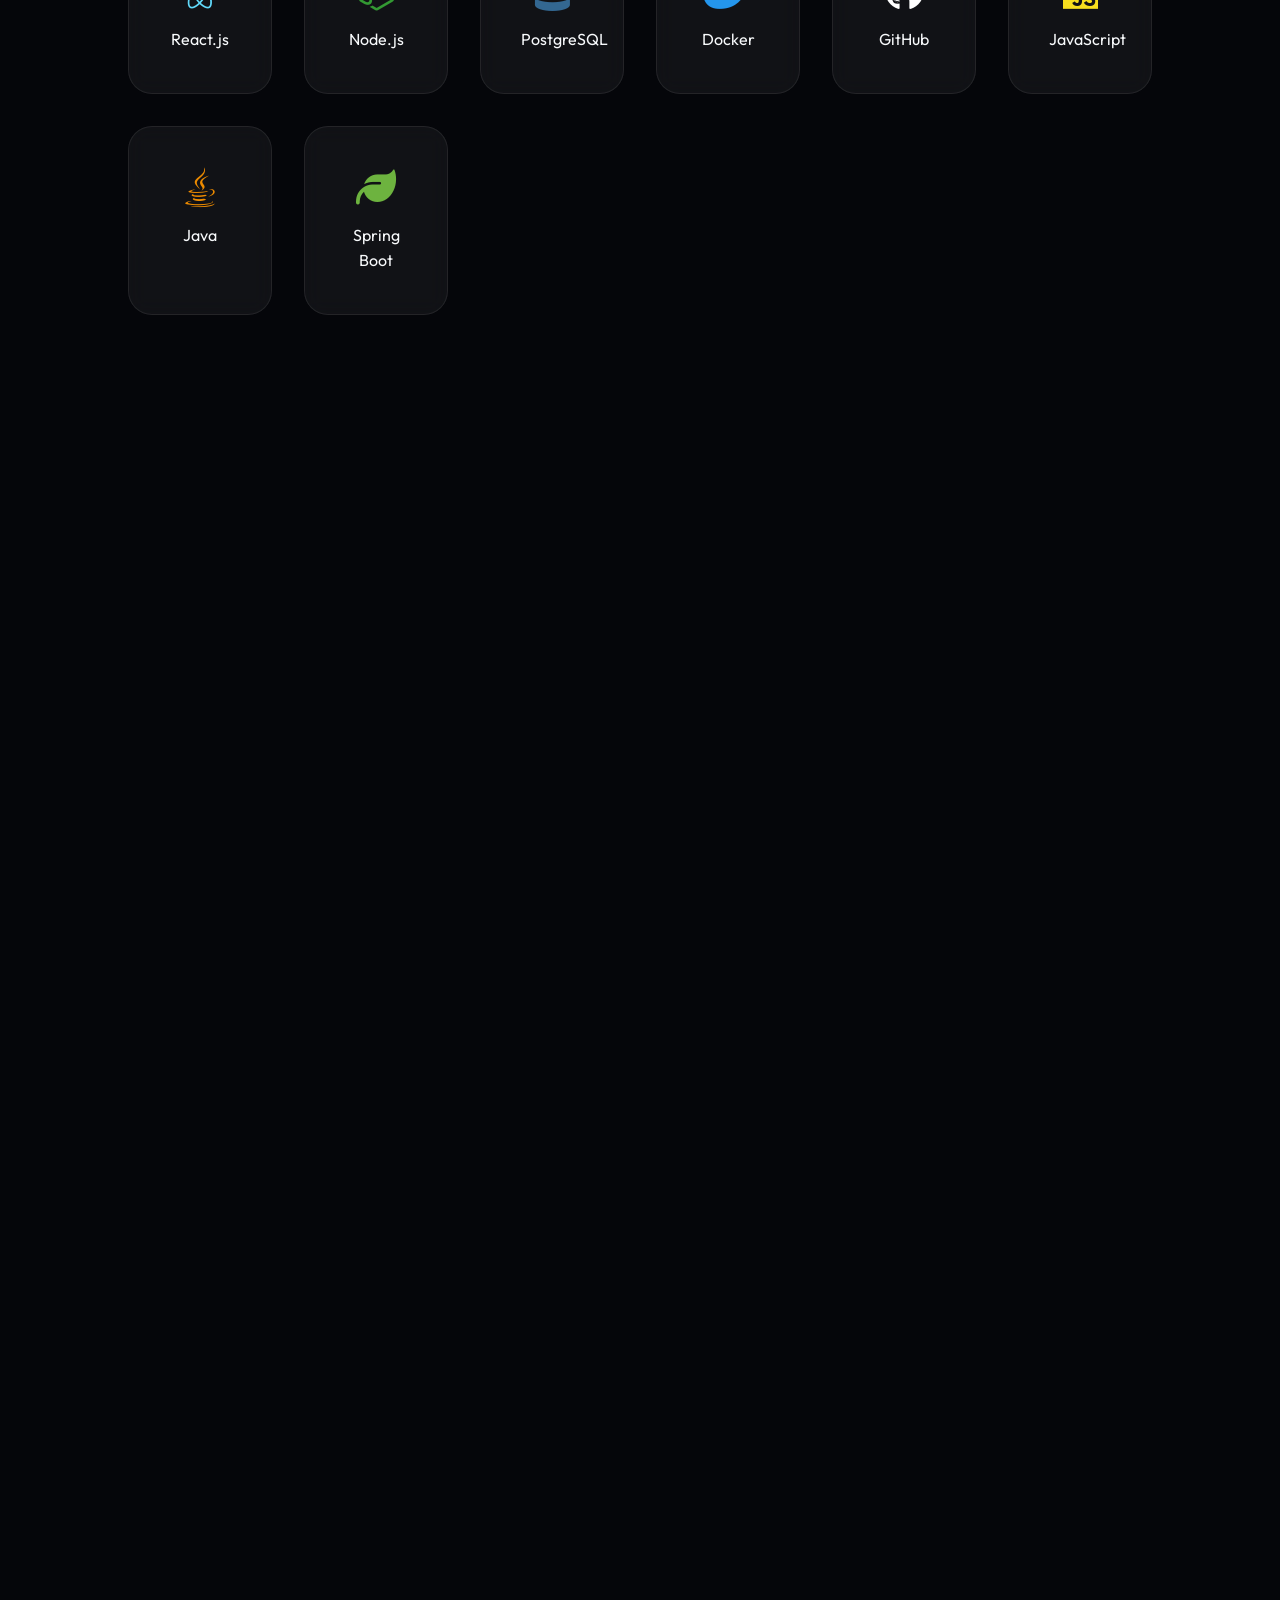
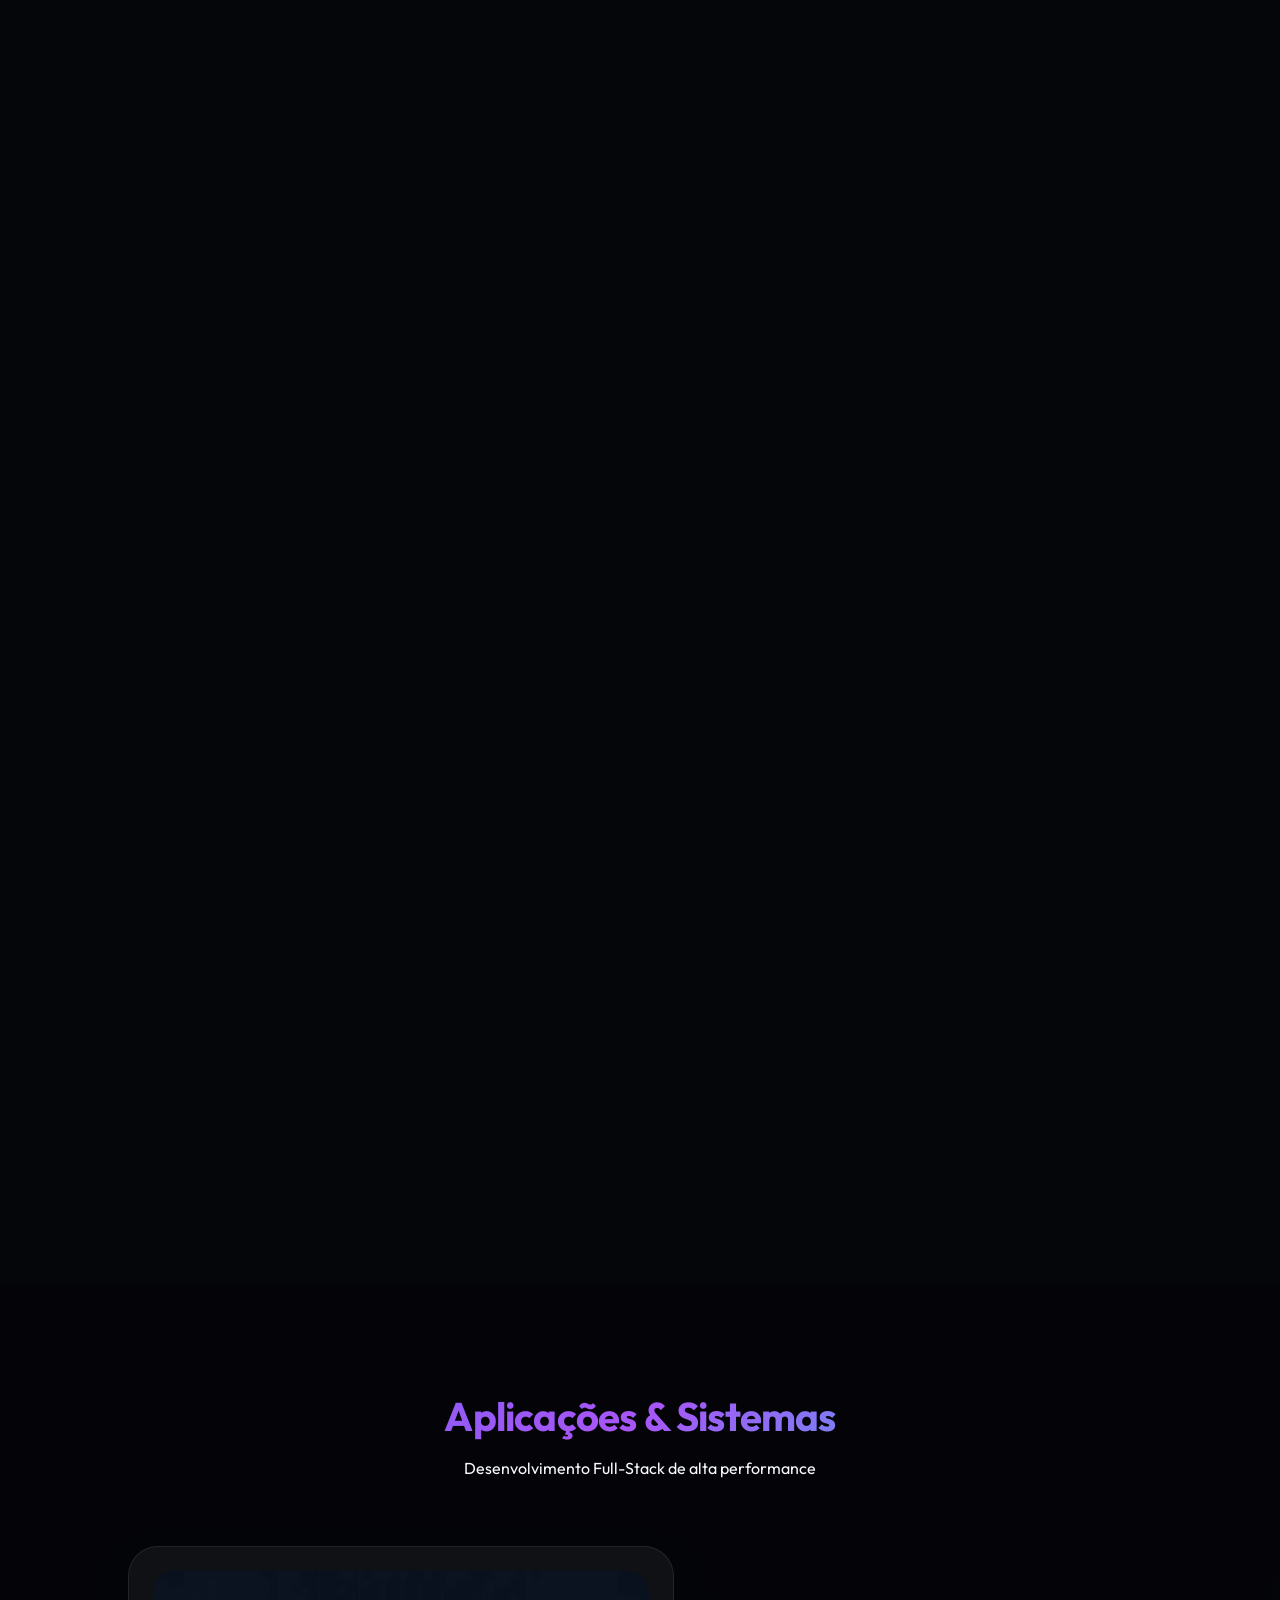
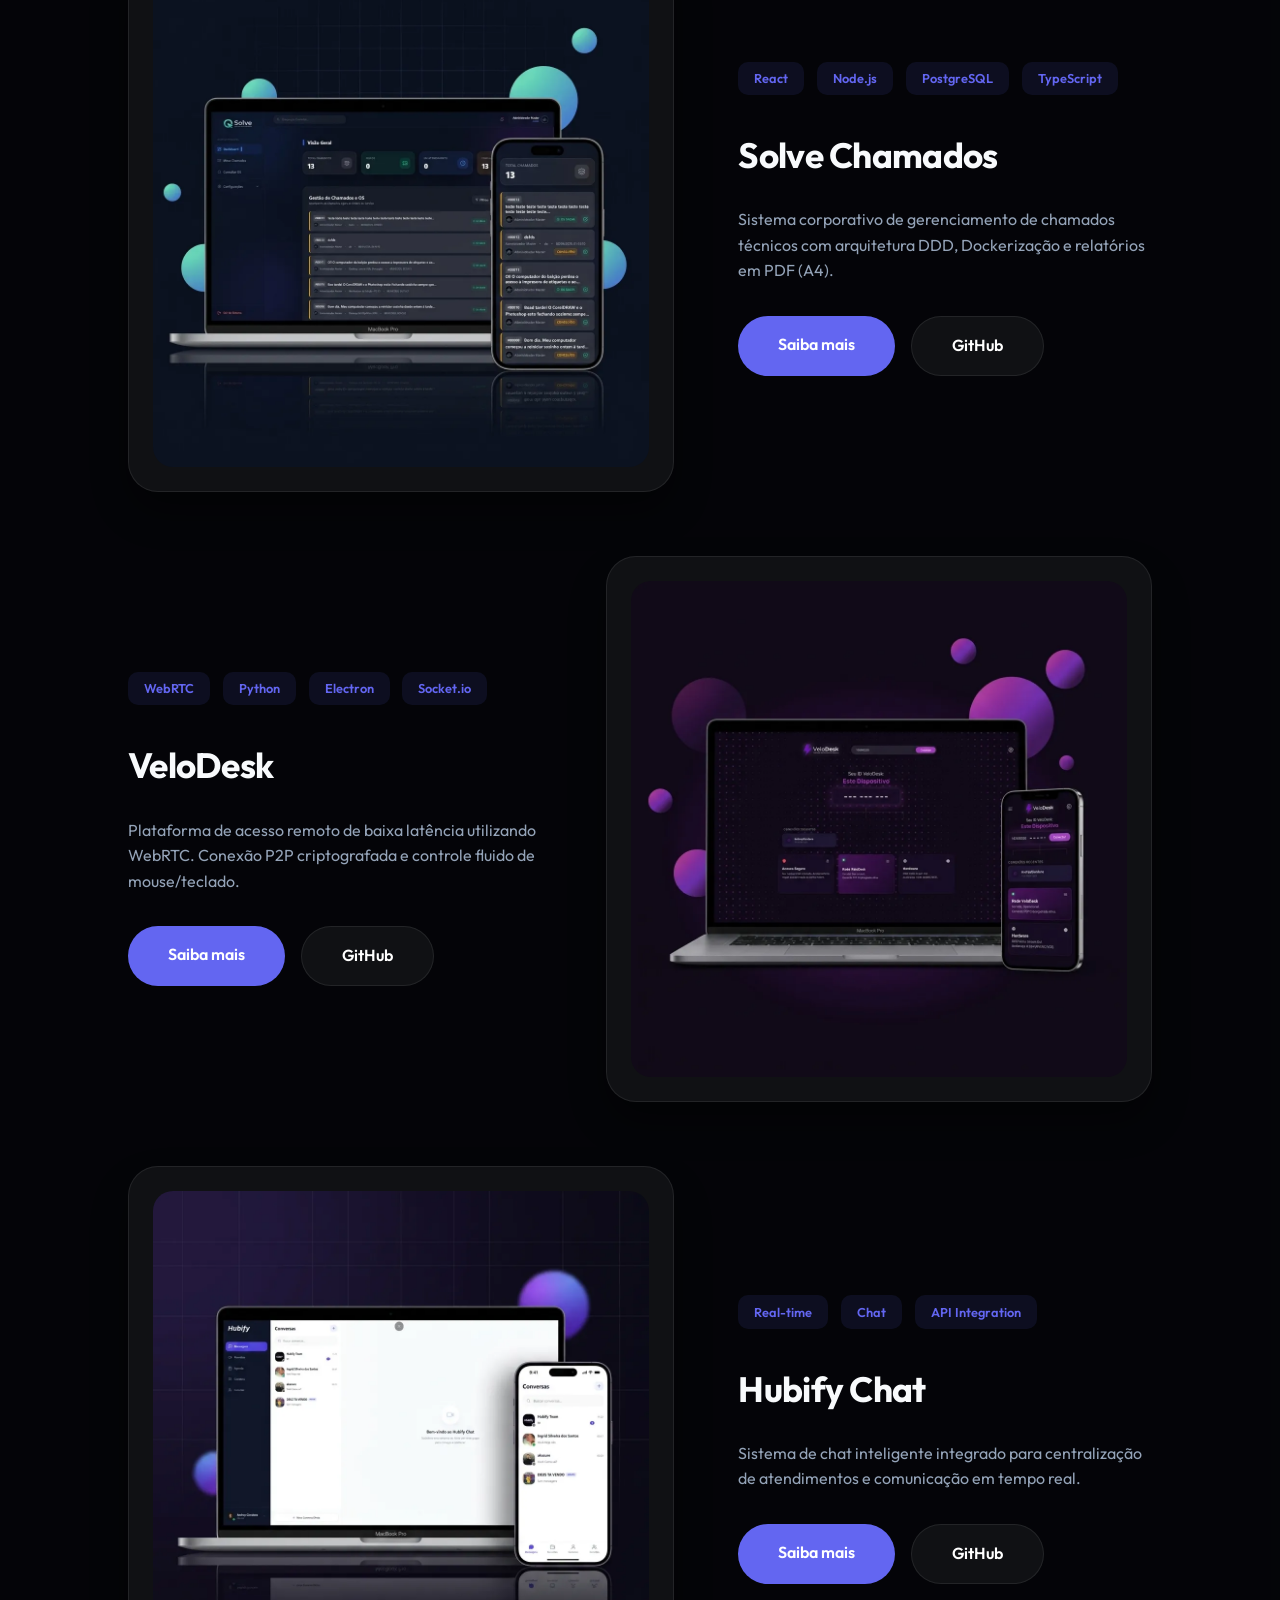
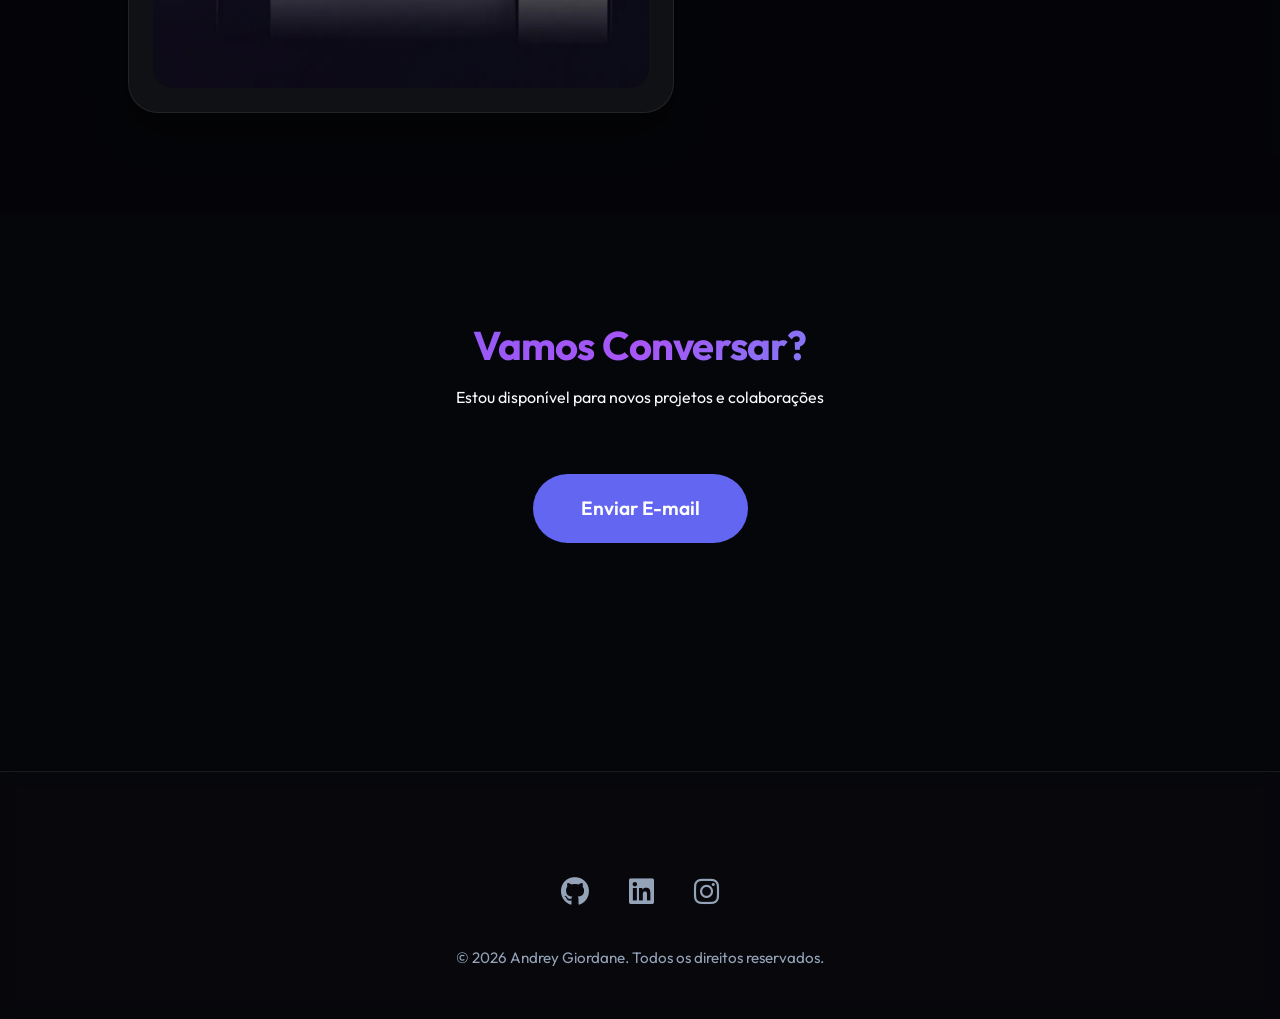
==== commit 588597e2: "Add Spring Boot to development tools" ====
--- a/index.html
+++ b/index.html
@@ -82,6 +82,7 @@
                         <div class="tool-card"><i class="fa-brands fa-github" style="color: #FFF;"></i><span>GitHub</span></div>
                         <div class="tool-card"><i class="fa-brands fa-js" style="color: #F7DF1E;"></i><span>JavaScript</span></div>
                         <div class="tool-card"><i class="fa-brands fa-java" style="color: #ED8B00;"></i><span>Java</span></div>
+                        <div class="tool-card"><i class="fa-solid fa-leaf" style="color: #6DB33F;"></i><span>Spring Boot</span></div>
                     </div>
                 </div>
             </div>
